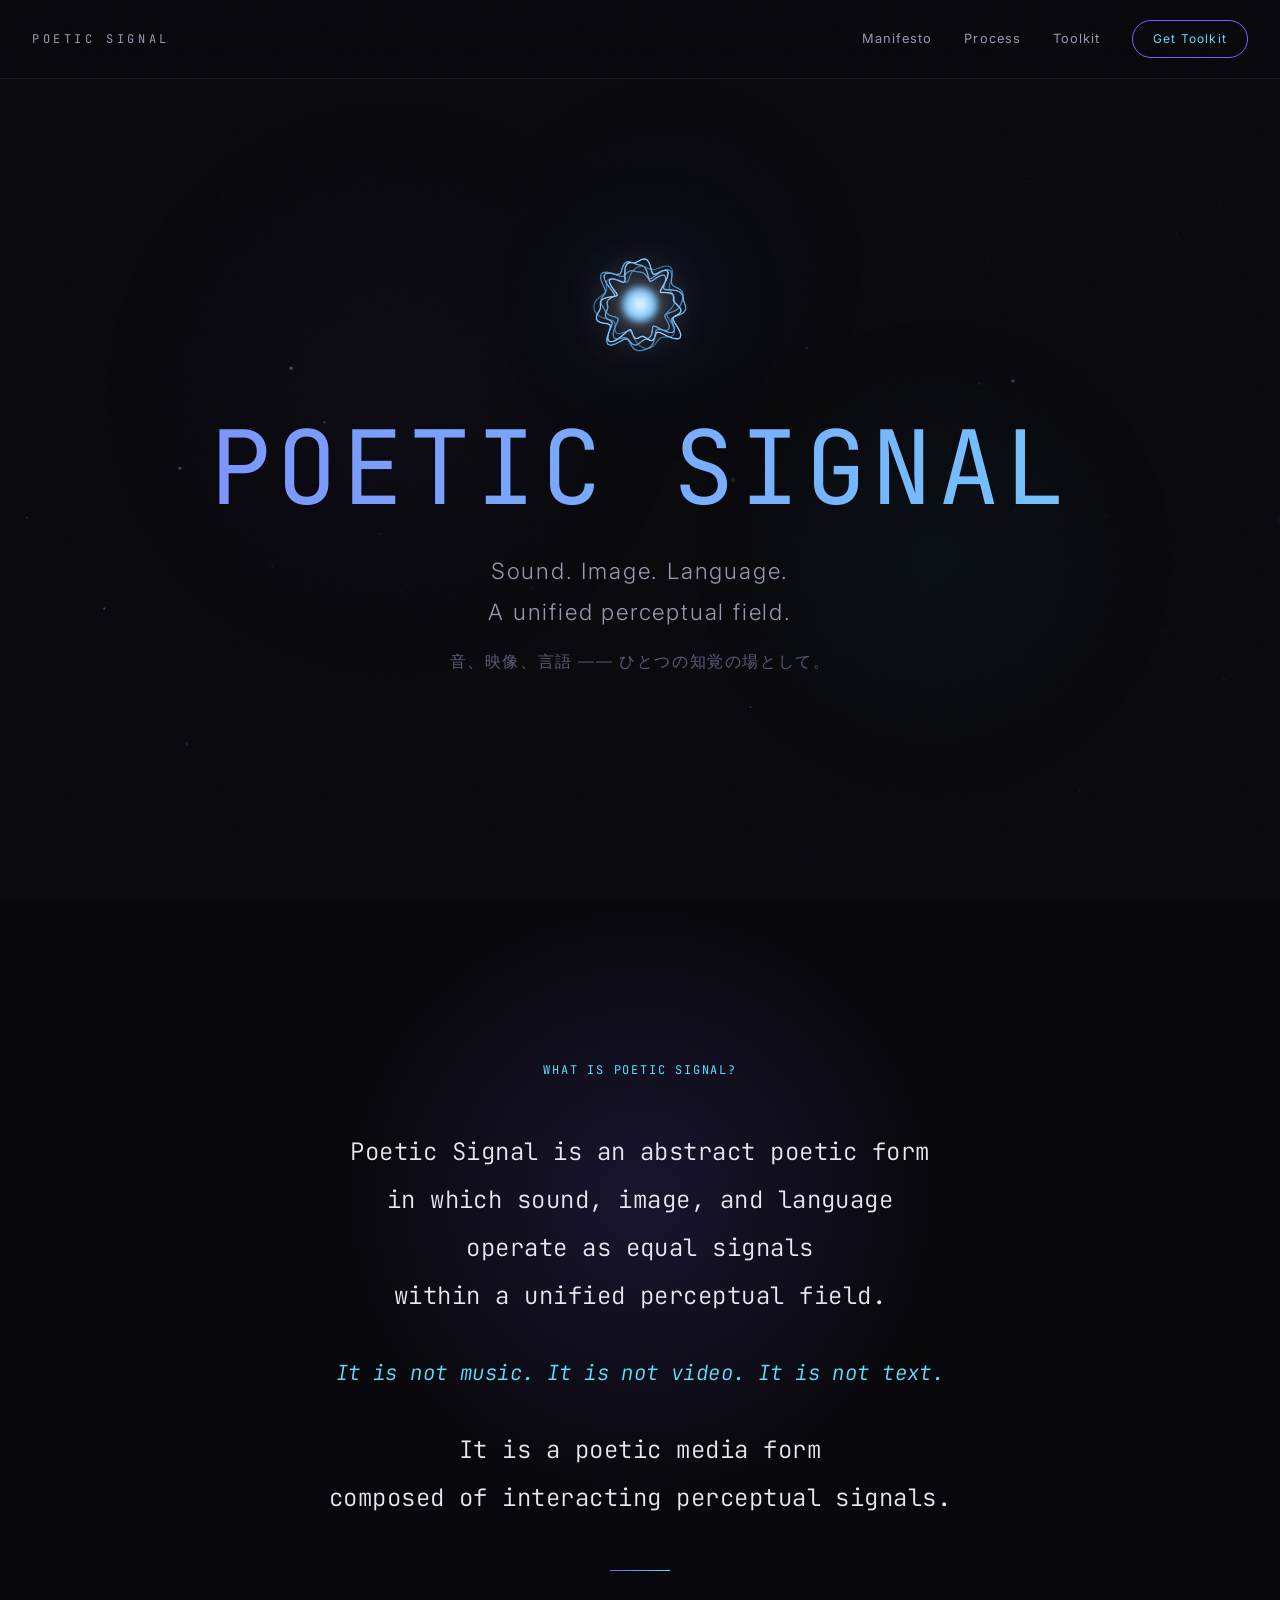
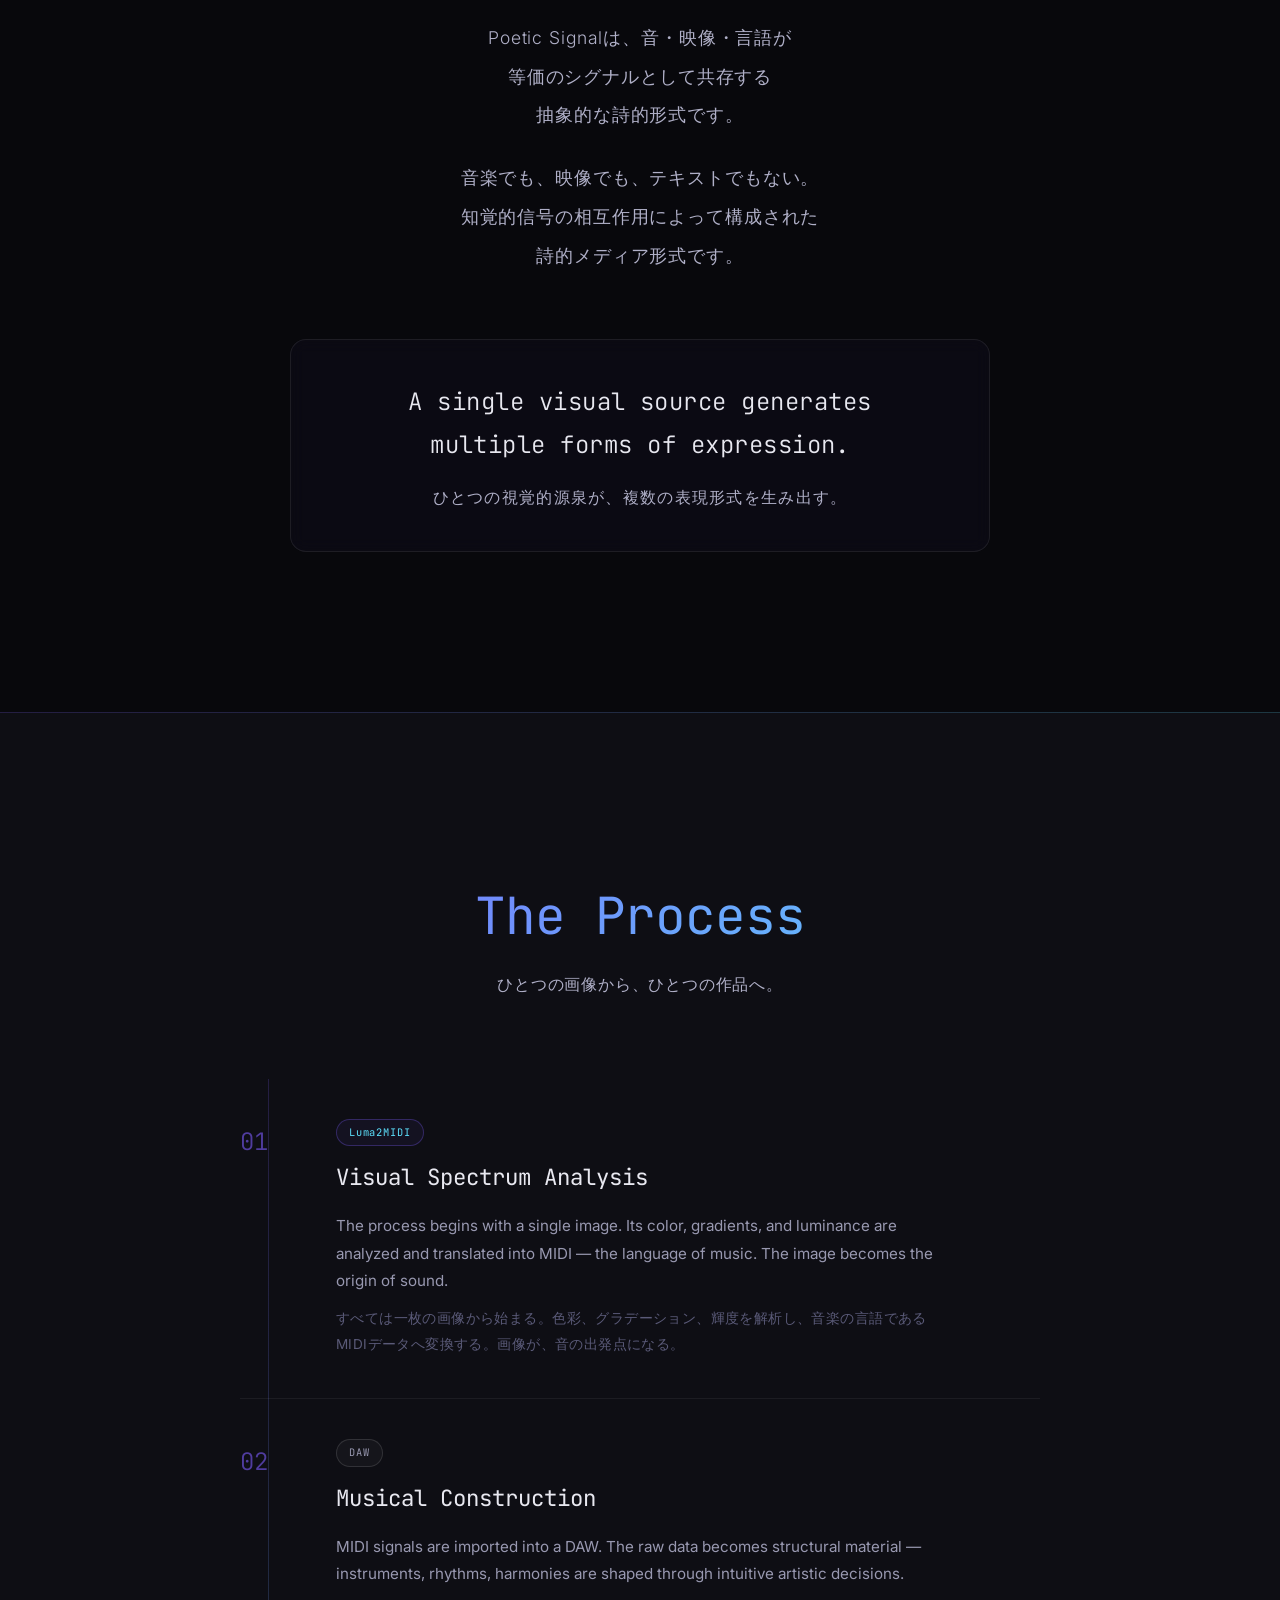
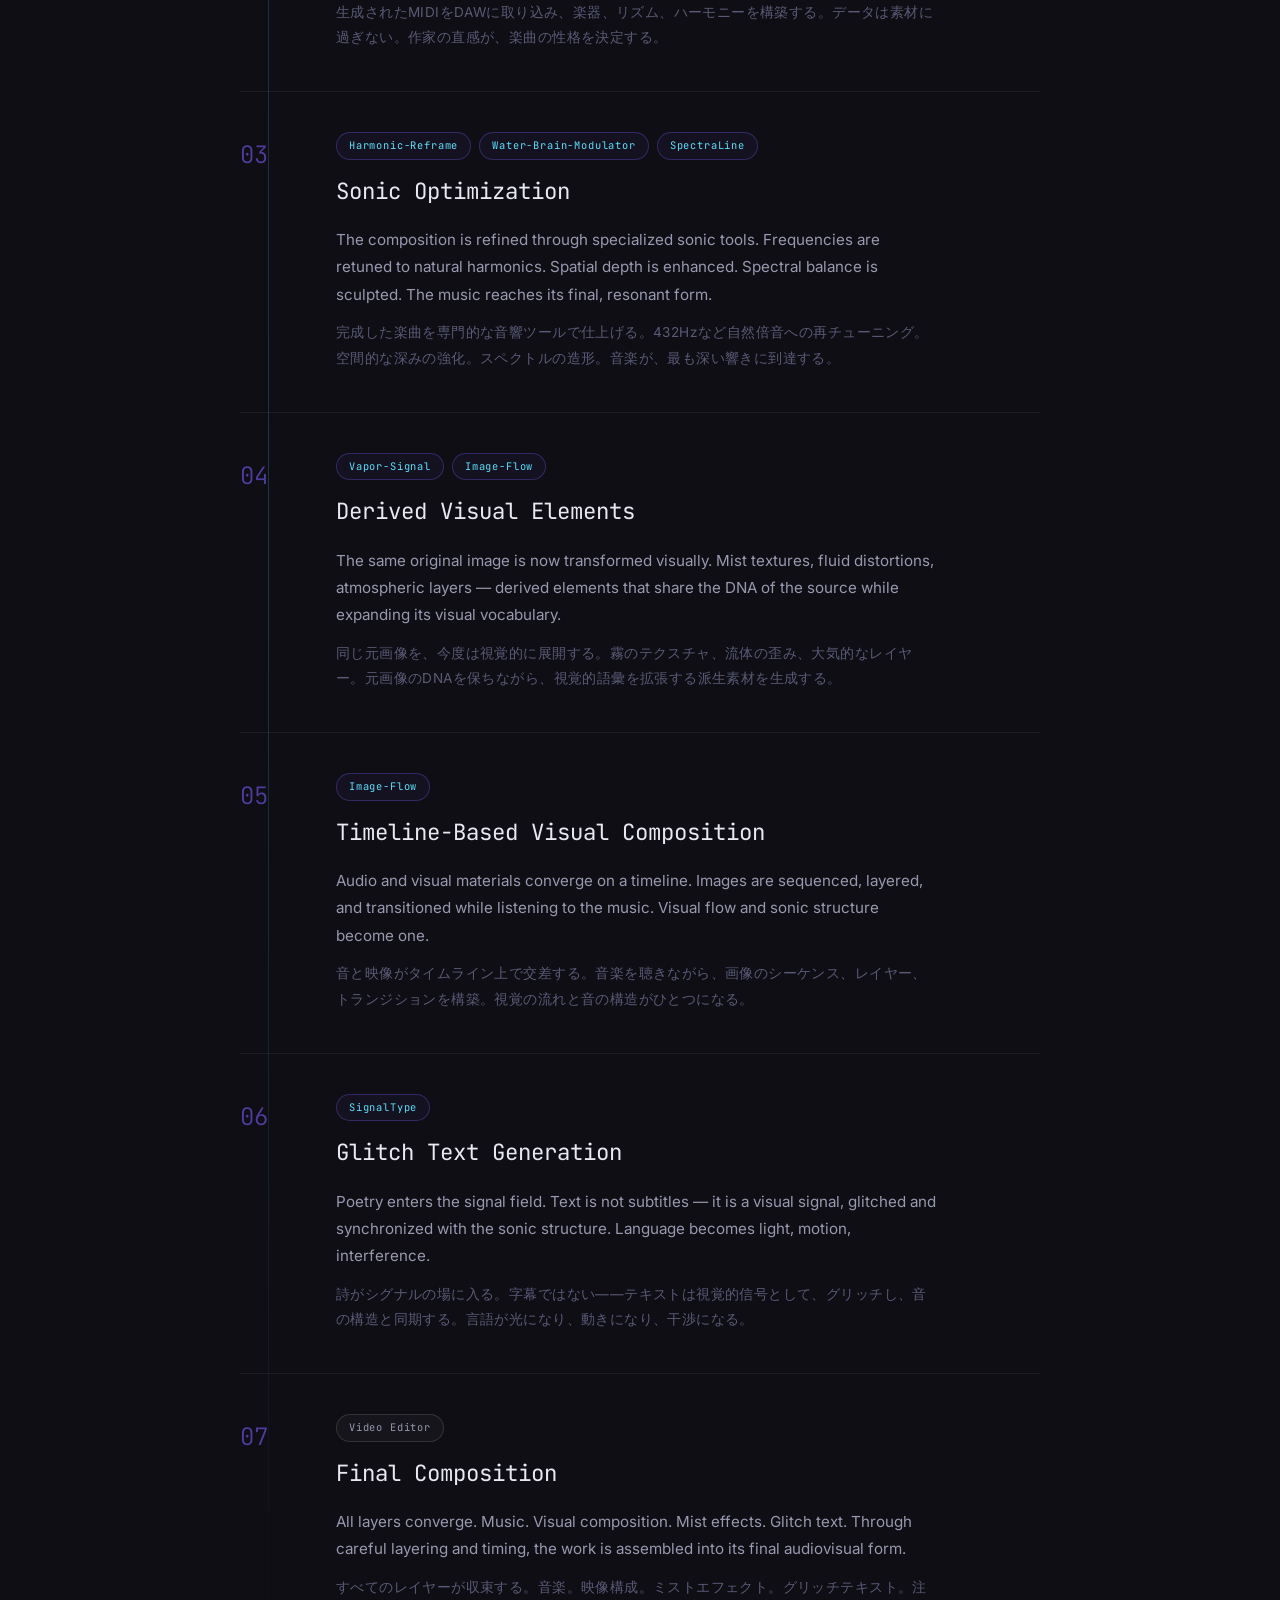
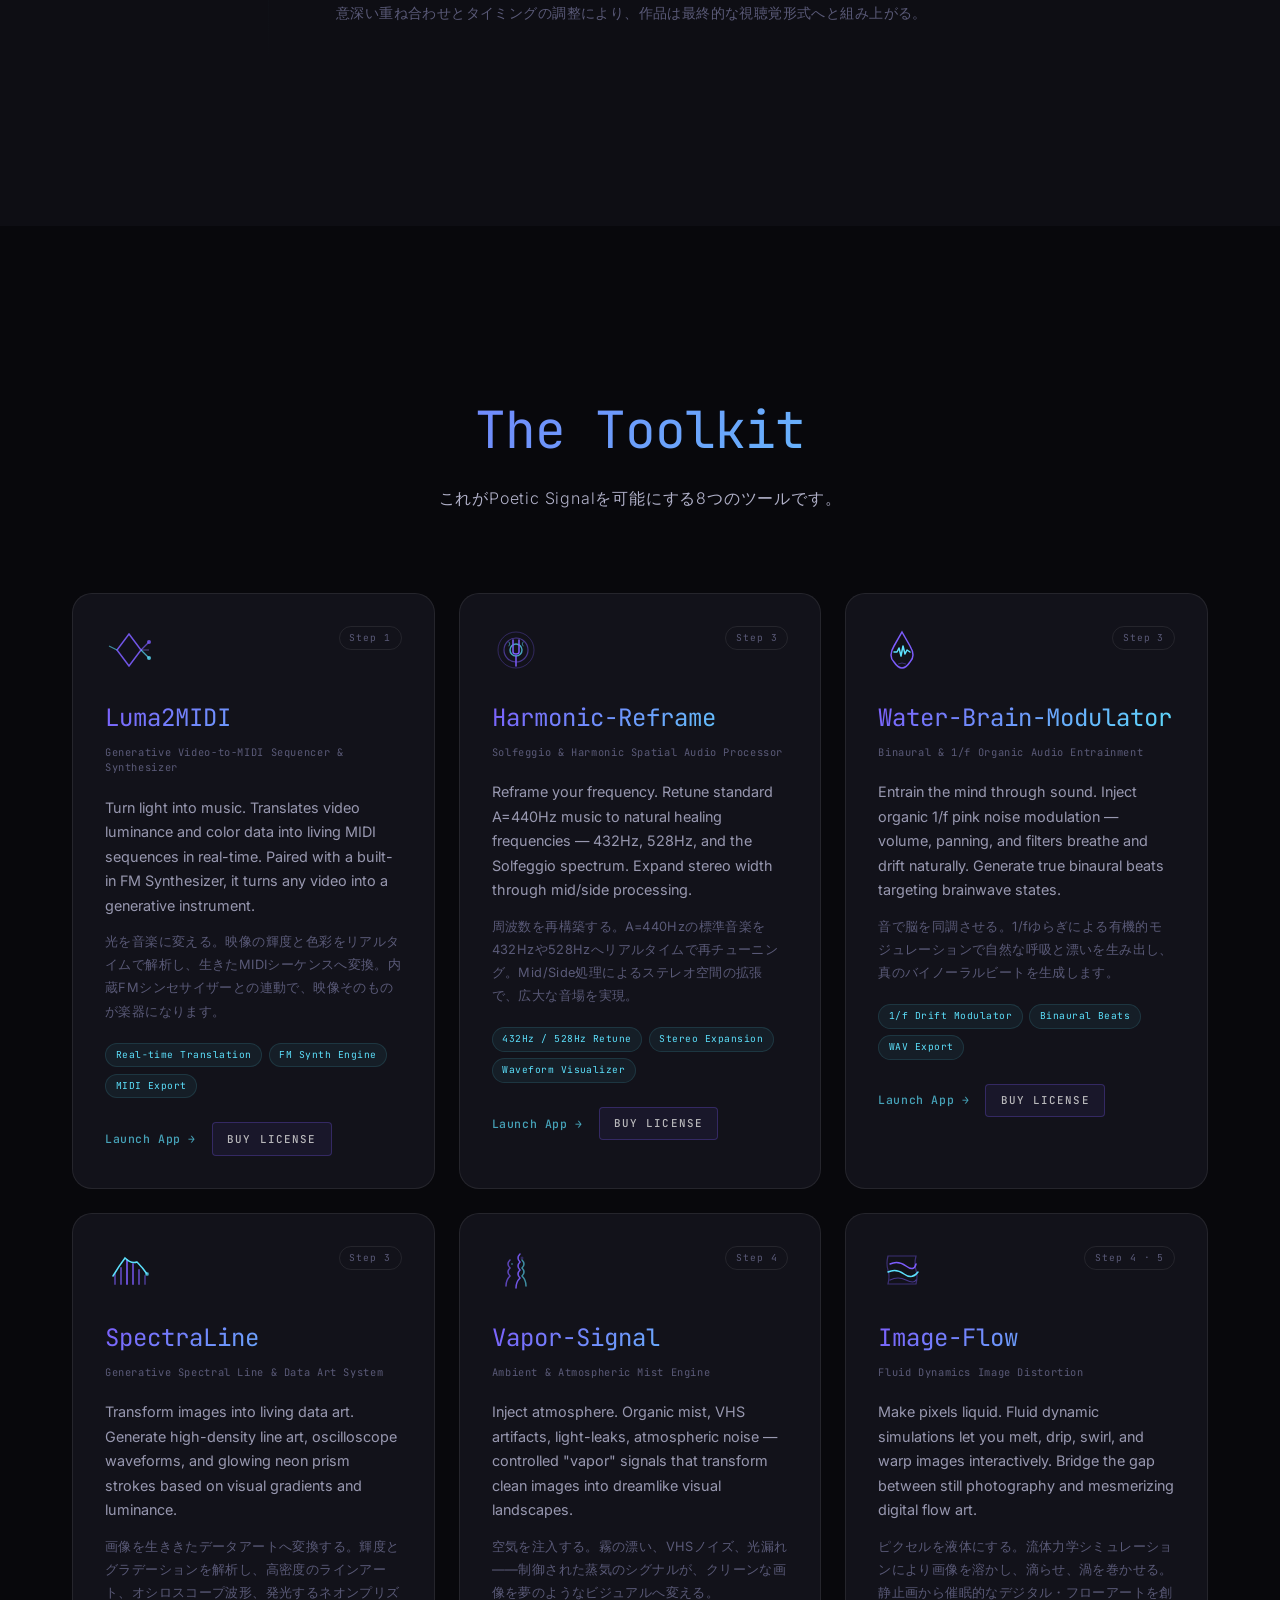
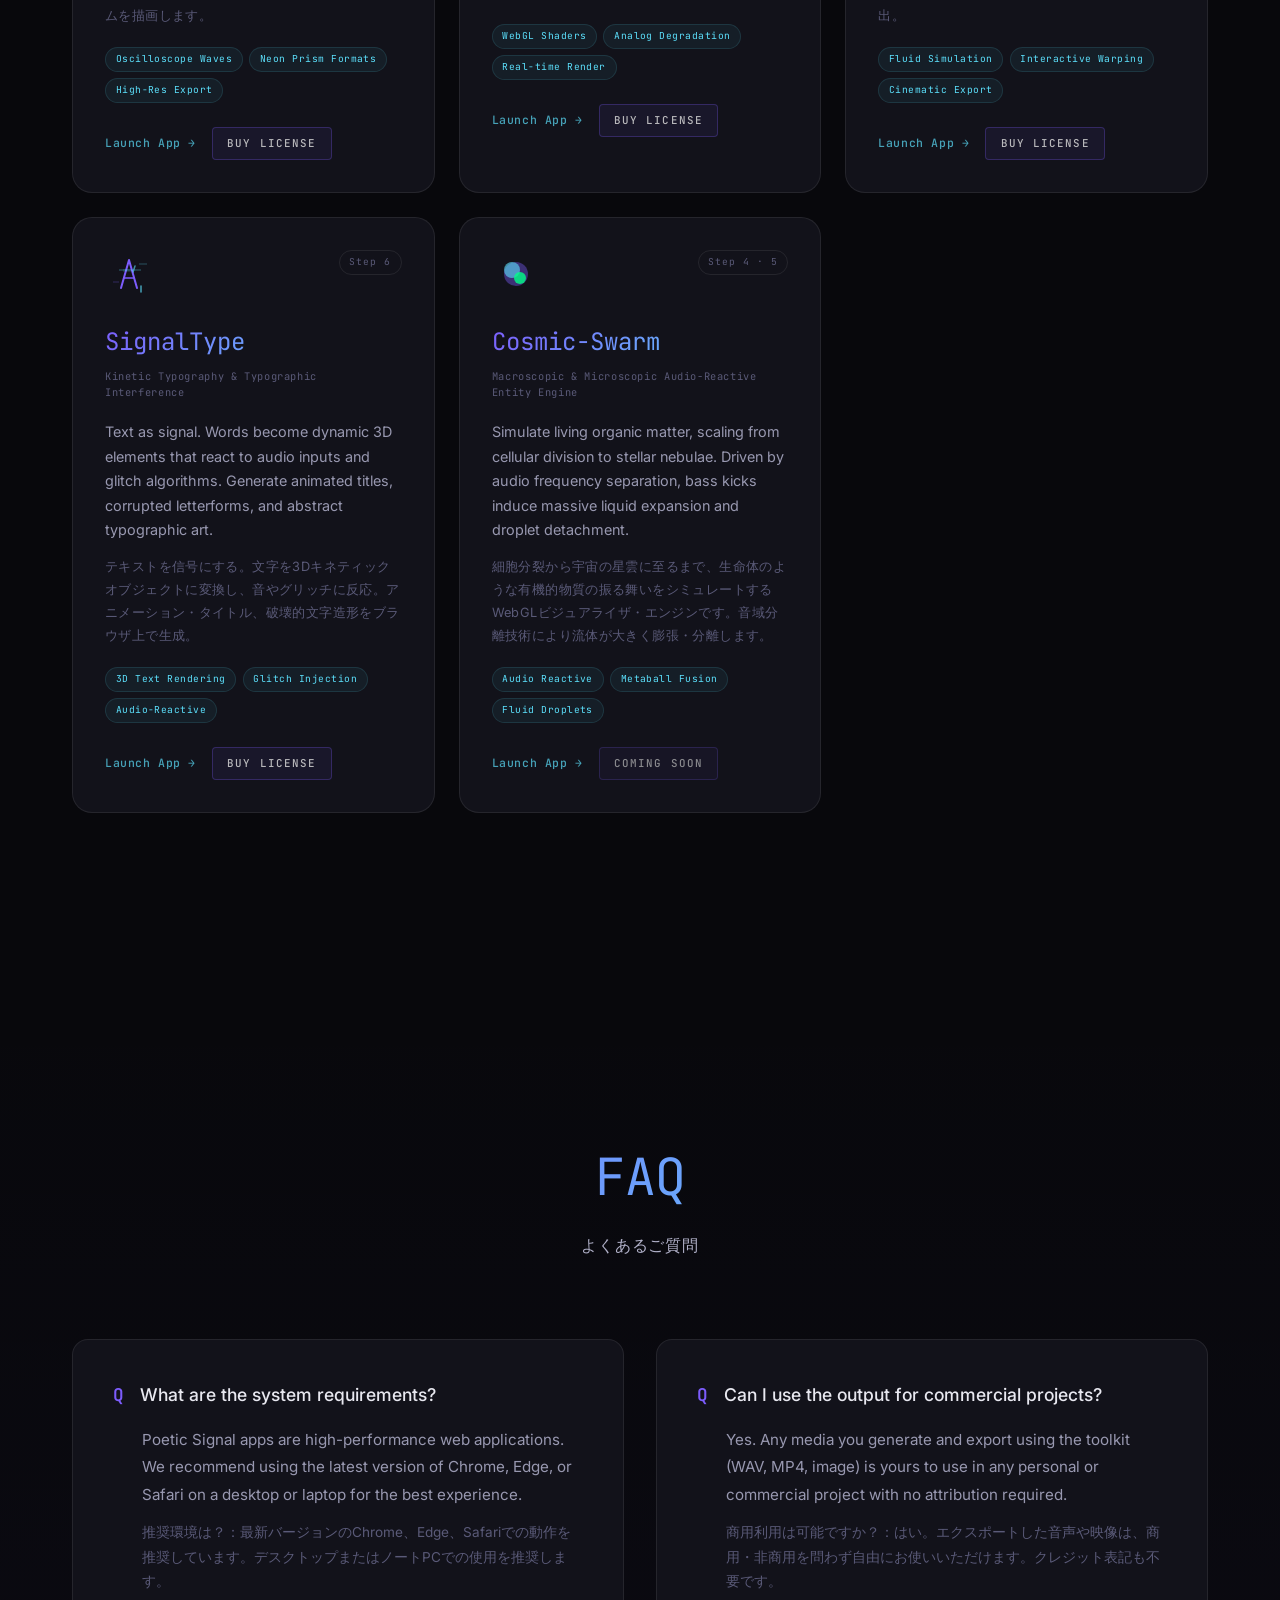
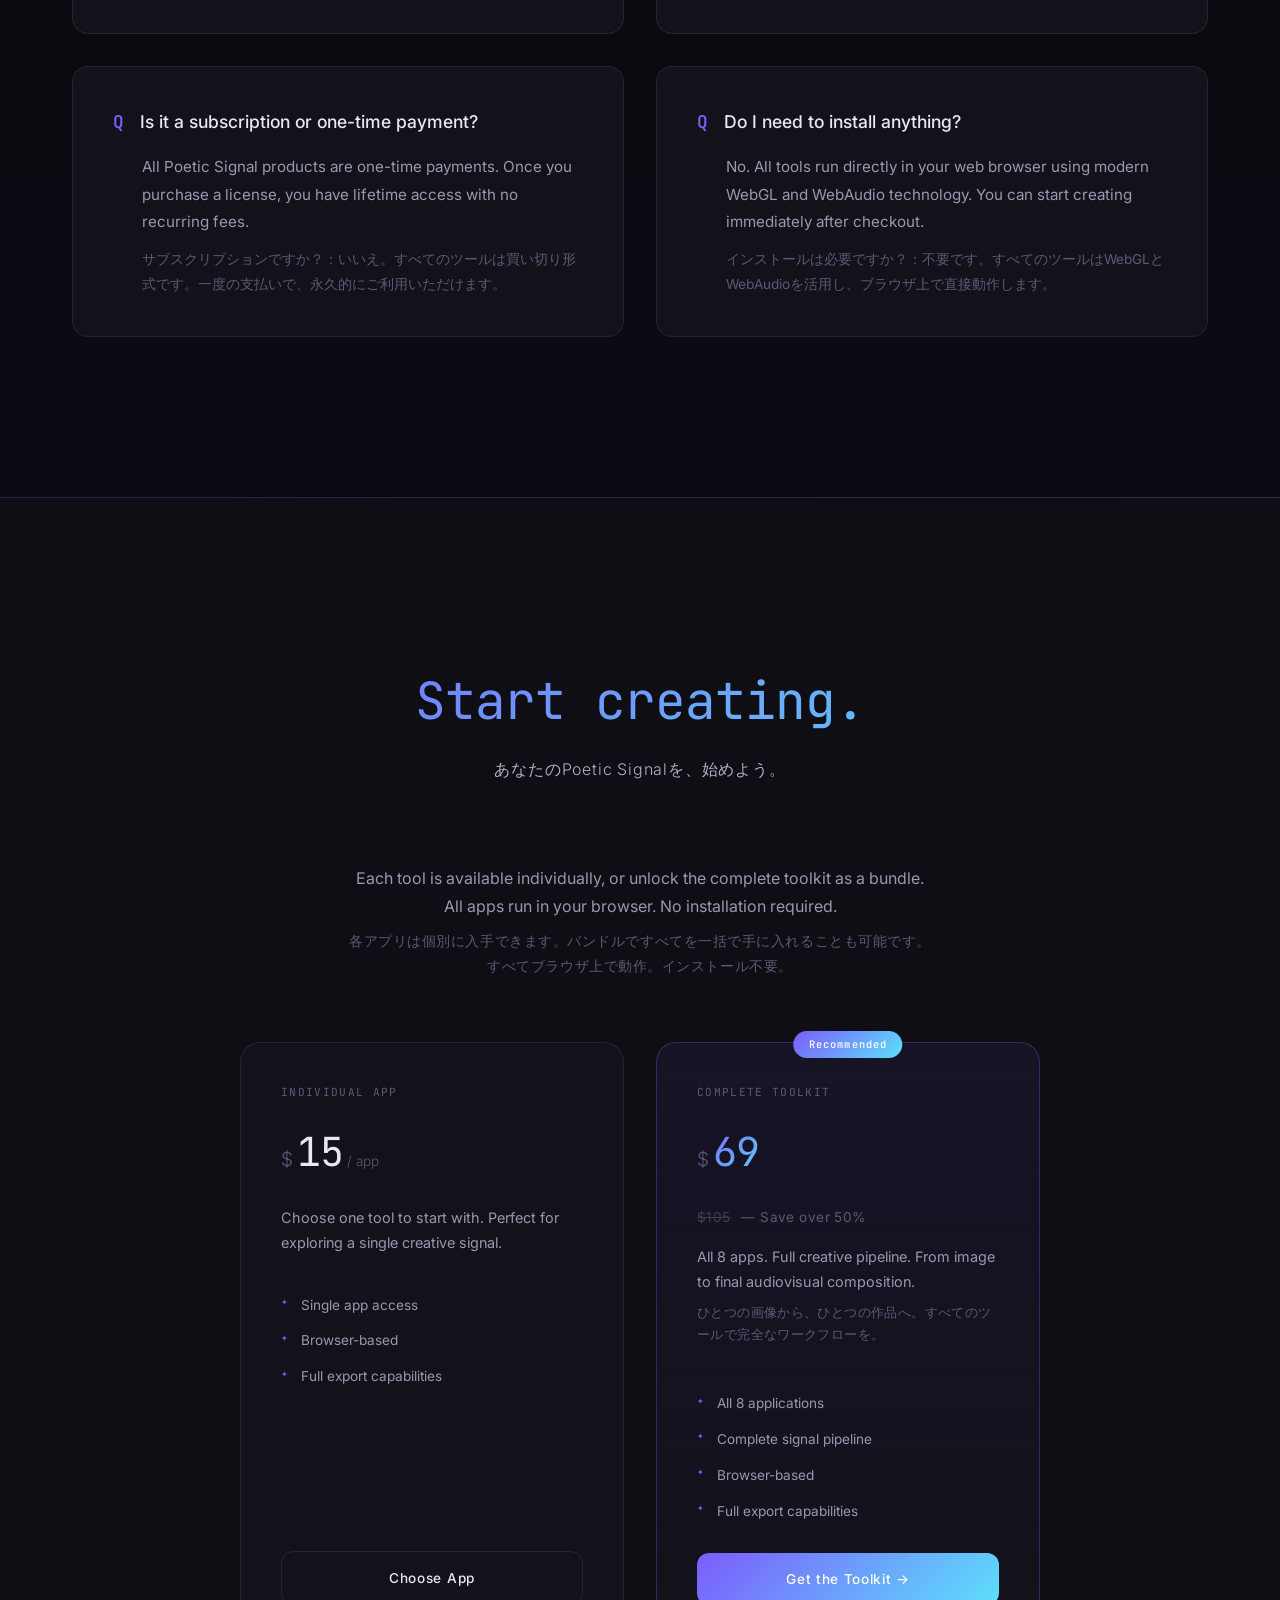
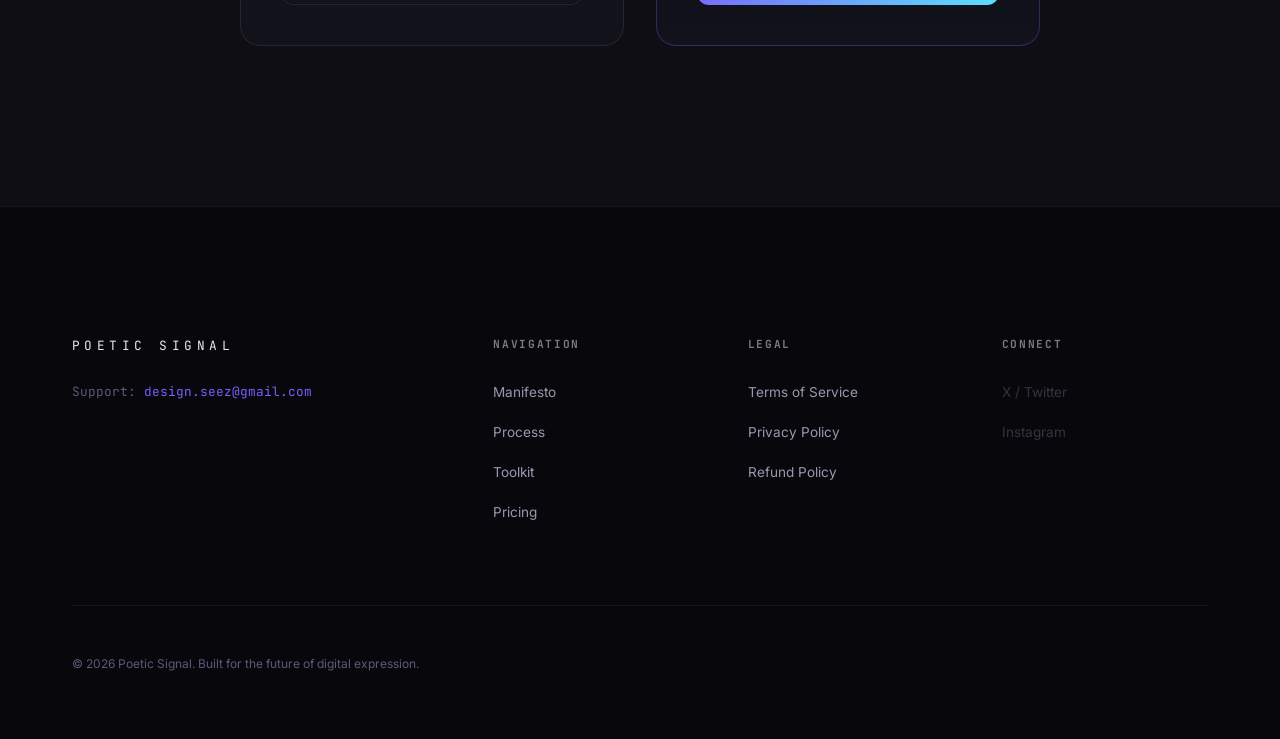
==== index.html @ 83b58d7c "feat: Add Cosmic Swarm to toolkit" ====
<!DOCTYPE html>
<html lang="en">
<head>
  <meta charset="UTF-8" />
  <meta name="viewport" content="width=device-width, initial-scale=1.0" />
  <title>Poetic Signal — Sound. Image. Language.</title>
  <meta name="description" content="Poetic Signal is an abstract poetic form in which sound, image, and language operate as equal signals within a unified perceptual field. Explore the 7-app creative toolkit." />
  
  <!-- Open Graph / Social -->
  <meta property="og:type" content="website" />
  <meta property="og:url" content="https://poeticsignal.com/" />
  <meta property="og:title" content="Poetic Signal — Audio-Visual Creative Toolkit" />
  <meta property="og:description" content="A unified perceptual field. Explore 8 specialized browser-based tools for modern digital poetry." />
  <meta property="og:image" content="https://poeticsignal.com/icons/logo-full.png" />
  <meta name="twitter:card" content="summary_large_image" />

  <link rel="preconnect" href="https://fonts.googleapis.com" />
  <link rel="preconnect" href="https://fonts.gstatic.com" crossorigin />
  <link href="https://fonts.googleapis.com/css2?family=Inter:wght@300;400;500;600&family=Playfair+Display:ital,wght@0,400;0,600;1,400&family=JetBrains+Mono:wght@300;400&display=swap" rel="stylesheet" />
  <link rel="stylesheet" href="style.css" />
  <link rel="icon" type="image/png" href="icons/favicon.png" />
  <script src="https://app.lemonsqueezy.com/js/lemon.js" defer></script>
</head>
<body>
  <!-- ═══════════════════════════════════════ -->
  <!-- GRAIN OVERLAY -->
  <!-- ═══════════════════════════════════════ -->
  <div class="grain-overlay" aria-hidden="true"></div>

  <!-- ═══════════════════════════════════════ -->
  <!-- NAVIGATION -->
  <!-- ═══════════════════════════════════════ -->
  <nav class="nav" id="nav">
    <a href="#hero" class="nav__logo">POETIC SIGNAL</a>
    <div class="nav__links">
      <a href="#manifesto">Manifesto</a>
      <a href="#process">Process</a>
      <a href="#toolkit">Toolkit</a>
      <a href="#pricing" class="nav__cta">Get Toolkit</a>
    </div>
  </nav>

  <!-- ═══════════════════════════════════════ -->
  <!-- SECTION 1: HERO -->
  <!-- ═══════════════════════════════════════ -->
  <section class="hero" id="hero">
    <div class="hero__bg">
      <canvas id="hero-canvas"></canvas>
    </div>
    <div class="hero__content">
      <div class="hero__logo-wrapper" data-animate="fade-up">
        <canvas id="dynamic-logo-canvas" class="hero__symbol"></canvas>
      </div>
      <h1 class="hero__title" data-animate="fade-up" data-delay="100">
        <span class="hero__title-main">Poetic Signal</span>
      </h1>
      <p class="hero__subtitle" data-animate="fade-up" data-delay="200">
        Sound. Image. Language.<br />
        A unified perceptual field.
      </p>
      <p class="hero__subtitle-jp" data-animate="fade-up" data-delay="400">
        音、映像、言語 —— ひとつの知覚の場として。
      </p>
    </div>
    <div class="hero__scroll-indicator" data-animate="fade-up" data-delay="800">
      <span></span>
      <span></span>
      <span></span>
    </div>
  </section>

  <!-- ═══════════════════════════════════════ -->
  <!-- SECTION 2: MANIFESTO -->
  <!-- ═══════════════════════════════════════ -->
  <section class="manifesto" id="manifesto">
    <div class="container">
      <div class="manifesto__label" data-animate="fade-up">What is Poetic Signal?</div>
      <div class="manifesto__body">
        <p class="manifesto__text" data-animate="fade-up">
          Poetic Signal is an abstract poetic form<br />
          in which sound, image, and language<br />
          operate as equal signals<br />
          within a unified perceptual field.
        </p>
        <p class="manifesto__text manifesto__text--emphasis" data-animate="fade-up">
          It is not music. It is not video. It is not text.
        </p>
        <p class="manifesto__text" data-animate="fade-up">
          It is a poetic media form<br />
          composed of interacting perceptual signals.
        </p>
      </div>
      <div class="manifesto__divider" data-animate="fade-up"></div>
      <div class="manifesto__body manifesto__body--jp">
        <p class="manifesto__text-jp" data-animate="fade-up">
          Poetic Signalは、音・映像・言語が<br />
          等価のシグナルとして共存する<br />
          抽象的な詩的形式です。
        </p>
        <p class="manifesto__text-jp" data-animate="fade-up">
          音楽でも、映像でも、テキストでもない。<br />
          知覚的信号の相互作用によって構成された<br />
          詩的メディア形式です。
        </p>
      </div>
      <blockquote class="manifesto__quote" data-animate="fade-up">
        <p>A single visual source generates<br />multiple forms of expression.</p>
        <p class="manifesto__quote-jp">ひとつの視覚的源泉が、複数の表現形式を生み出す。</p>
      </blockquote>
    </div>
  </section>

  <!-- ═══════════════════════════════════════ -->
  <!-- SECTION 3: PROCESS -->
  <!-- ═══════════════════════════════════════ -->
  <section class="process" id="process">
    <div class="container">
      <div class="section-header" data-animate="fade-up">
        <h2 class="section-title">The Process</h2>
        <p class="section-subtitle">ひとつの画像から、ひとつの作品へ。</p>
      </div>

      <div class="process__timeline">
        <div class="process__line" aria-hidden="true"></div>

        <!-- Step 1 -->
        <div class="process__step" data-animate="fade-up">
          <div class="process__step-number">01</div>
          <div class="process__step-content">
            <div class="process__step-tags">
              <span class="tag">Luma2MIDI</span>
            </div>
            <h3 class="process__step-title">Visual Spectrum Analysis</h3>
            <p class="process__step-text">The process begins with a single image. Its color, gradients, and luminance are analyzed and translated into MIDI — the language of music. The image becomes the origin of sound.</p>
            <p class="process__step-text-jp">すべては一枚の画像から始まる。色彩、グラデーション、輝度を解析し、音楽の言語であるMIDIデータへ変換する。画像が、音の出発点になる。</p>
          </div>
        </div>

        <!-- Step 2 -->
        <div class="process__step" data-animate="fade-up">
          <div class="process__step-number">02</div>
          <div class="process__step-content">
            <div class="process__step-tags">
              <span class="tag tag--secondary">DAW</span>
            </div>
            <h3 class="process__step-title">Musical Construction</h3>
            <p class="process__step-text">MIDI signals are imported into a DAW. The raw data becomes structural material — instruments, rhythms, harmonies are shaped through intuitive artistic decisions.</p>
            <p class="process__step-text-jp">生成されたMIDIをDAWに取り込み、楽器、リズム、ハーモニーを構築する。データは素材に過ぎない。作家の直感が、楽曲の性格を決定する。</p>
          </div>
        </div>

        <!-- Step 3 -->
        <div class="process__step" data-animate="fade-up">
          <div class="process__step-number">03</div>
          <div class="process__step-content">
            <div class="process__step-tags">
              <span class="tag">Harmonic-Reframe</span>
              <span class="tag">Water-Brain-Modulator</span>
              <span class="tag">SpectraLine</span>
            </div>
            <h3 class="process__step-title">Sonic Optimization</h3>
            <p class="process__step-text">The composition is refined through specialized sonic tools. Frequencies are retuned to natural harmonics. Spatial depth is enhanced. Spectral balance is sculpted. The music reaches its final, resonant form.</p>
            <p class="process__step-text-jp">完成した楽曲を専門的な音響ツールで仕上げる。432Hzなど自然倍音への再チューニング。空間的な深みの強化。スペクトルの造形。音楽が、最も深い響きに到達する。</p>
          </div>
        </div>

        <!-- Step 4 -->
        <div class="process__step" data-animate="fade-up">
          <div class="process__step-number">04</div>
          <div class="process__step-content">
            <div class="process__step-tags">
              <span class="tag">Vapor-Signal</span>
              <span class="tag">Image-Flow</span>
            </div>
            <h3 class="process__step-title">Derived Visual Elements</h3>
            <p class="process__step-text">The same original image is now transformed visually. Mist textures, fluid distortions, atmospheric layers — derived elements that share the DNA of the source while expanding its visual vocabulary.</p>
            <p class="process__step-text-jp">同じ元画像を、今度は視覚的に展開する。霧のテクスチャ、流体の歪み、大気的なレイヤー。元画像のDNAを保ちながら、視覚的語彙を拡張する派生素材を生成する。</p>
          </div>
        </div>

        <!-- Step 5 -->
        <div class="process__step" data-animate="fade-up">
          <div class="process__step-number">05</div>
          <div class="process__step-content">
            <div class="process__step-tags">
              <span class="tag">Image-Flow</span>
            </div>
            <h3 class="process__step-title">Timeline-Based Visual Composition</h3>
            <p class="process__step-text">Audio and visual materials converge on a timeline. Images are sequenced, layered, and transitioned while listening to the music. Visual flow and sonic structure become one.</p>
            <p class="process__step-text-jp">音と映像がタイムライン上で交差する。音楽を聴きながら、画像のシーケンス、レイヤー、トランジションを構築。視覚の流れと音の構造がひとつになる。</p>
          </div>
        </div>

        <!-- Step 6 -->
        <div class="process__step" data-animate="fade-up">
          <div class="process__step-number">06</div>
          <div class="process__step-content">
            <div class="process__step-tags">
              <span class="tag">SignalType</span>
            </div>
            <h3 class="process__step-title">Glitch Text Generation</h3>
            <p class="process__step-text">Poetry enters the signal field. Text is not subtitles — it is a visual signal, glitched and synchronized with the sonic structure. Language becomes light, motion, interference.</p>
            <p class="process__step-text-jp">詩がシグナルの場に入る。字幕ではない——テキストは視覚的信号として、グリッチし、音の構造と同期する。言語が光になり、動きになり、干渉になる。</p>
          </div>
        </div>

        <!-- Step 7 -->
        <div class="process__step" data-animate="fade-up">
          <div class="process__step-number">07</div>
          <div class="process__step-content">
            <div class="process__step-tags">
              <span class="tag tag--secondary">Video Editor</span>
            </div>
            <h3 class="process__step-title">Final Composition</h3>
            <p class="process__step-text">All layers converge. Music. Visual composition. Mist effects. Glitch text. Through careful layering and timing, the work is assembled into its final audiovisual form.</p>
            <p class="process__step-text-jp">すべてのレイヤーが収束する。音楽。映像構成。ミストエフェクト。グリッチテキスト。注意深い重ね合わせとタイミングの調整により、作品は最終的な視聴覚形式へと組み上がる。</p>
          </div>
        </div>
      </div>
    </div>
  </section>

  <!-- ═══════════════════════════════════════ -->
  <!-- SECTION 4: TOOLKIT -->
  <!-- ═══════════════════════════════════════ -->
  <section class="toolkit" id="toolkit">
    <div class="container">
      <div class="section-header" data-animate="fade-up">
        <h2 class="section-title">The Toolkit</h2>
        <p class="section-subtitle">これがPoetic Signalを可能にする8つのツールです。</p>
      </div>

      <div class="toolkit__grid">
        <!-- App 1: Luma2MIDI -->
        <div class="app-card" data-animate="fade-up" data-app="luma2midi">
          <div class="app-card__glow"></div>
          <div class="app-card__header">
            <div class="app-card__icon">
              <svg viewBox="0 0 48 48" fill="none"><path d="M24 8 L36 24 L24 40 L12 24 Z" stroke="#7c5cfc" stroke-width="1.5" fill="none" opacity="0.9"/><line x1="4" y1="20" x2="12" y2="24" stroke="#5ce0fc" stroke-width="1.2" opacity="0.6"/><line x1="36" y1="24" x2="44" y2="16" stroke="#7c5cfc" stroke-width="1.2" opacity="0.7"/><line x1="36" y1="24" x2="44" y2="24" stroke="#9b7dff" stroke-width="1.2" opacity="0.5"/><line x1="36" y1="24" x2="44" y2="32" stroke="#5ce0fc" stroke-width="1.2" opacity="0.7"/><circle cx="44" cy="16" r="2" fill="#7c5cfc" opacity="0.8"/><circle cx="44" cy="32" r="2" fill="#5ce0fc" opacity="0.8"/></svg>
            </div>
            <div class="app-card__step-badge">Step 1</div>
          </div>
          <h3 class="app-card__name">Luma2MIDI</h3>
          <p class="app-card__tagline">Generative Video-to-MIDI Sequencer & Synthesizer</p>
          <p class="app-card__desc">Turn light into music. Translates video luminance and color data into living MIDI sequences in real-time. Paired with a built-in FM Synthesizer, it turns any video into a generative instrument.</p>
          <p class="app-card__desc-jp">光を音楽に変える。映像の輝度と色彩をリアルタイムで解析し、生きたMIDIシーケンスへ変換。内蔵FMシンセサイザーとの連動で、映像そのものが楽器になります。</p>
          <div class="app-card__features">
            <span>Real-time Translation</span>
            <span>FM Synth Engine</span>
            <span>MIDI Export</span>
          </div>
          <div class="app-card__actions">
            <a href="https://luma2midi.vercel.app/" target="_blank" class="app-card__btn">Launch App →</a>
            <a href="https://poeticsignal.lemonsqueezy.com/checkout/buy/1d3620c7-1b21-45a8-a3a7-a5c89b03a1d0" class="app-card__btn app-card__btn--buy lemonsqueezy-button">Buy License</a>
          </div>
        </div>

        <!-- App 2: Harmonic-Reframe -->
        <div class="app-card" data-animate="fade-up" data-app="harmonic-reframe">
          <div class="app-card__glow"></div>
          <div class="app-card__header">
            <div class="app-card__icon">
              <svg viewBox="0 0 48 48" fill="none"><circle cx="24" cy="24" r="18" stroke="#7c5cfc" stroke-width="1" opacity="0.3"/><circle cx="24" cy="24" r="12" stroke="#7c5cfc" stroke-width="1.2" opacity="0.5"/><circle cx="24" cy="24" r="6" stroke="#5ce0fc" stroke-width="1.5" opacity="0.7"/><line x1="24" y1="30" x2="24" y2="40" stroke="#7c5cfc" stroke-width="1.5" stroke-linecap="round"/><path d="M21 14 L21 26 Q21 28 24 28 Q27 28 27 26 L27 14" stroke="#7c5cfc" stroke-width="1.5" fill="none" stroke-linecap="round"/><path d="M17 20 Q19 18 17 16" stroke="#5ce0fc" stroke-width="1" opacity="0.5" fill="none" stroke-linecap="round"/><path d="M31 20 Q29 18 31 16" stroke="#5ce0fc" stroke-width="1" opacity="0.5" fill="none" stroke-linecap="round"/></svg>
            </div>
            <div class="app-card__step-badge">Step 3</div>
          </div>
          <h3 class="app-card__name">Harmonic-Reframe</h3>
          <p class="app-card__tagline">Solfeggio & Harmonic Spatial Audio Processor</p>
          <p class="app-card__desc">Reframe your frequency. Retune standard A=440Hz music to natural healing frequencies — 432Hz, 528Hz, and the Solfeggio spectrum. Expand stereo width through mid/side processing.</p>
          <p class="app-card__desc-jp">周波数を再構築する。A=440Hzの標準音楽を432Hzや528Hzへリアルタイムで再チューニング。Mid/Side処理によるステレオ空間の拡張で、広大な音場を実現。</p>
          <div class="app-card__features">
            <span>432Hz / 528Hz Retune</span>
            <span>Stereo Expansion</span>
            <span>Waveform Visualizer</span>
          </div>
          <div class="app-card__actions">
            <a href="https://harmonic-reframe.vercel.app/" target="_blank" class="app-card__btn">Launch App →</a>
            <a href="https://poeticsignal.lemonsqueezy.com/checkout/buy/141461bb-e524-451f-b0cb-d2e5716f1e2e" class="app-card__btn app-card__btn--buy lemonsqueezy-button">Buy License</a>
          </div>
        </div>

        <!-- App 3: Water-Brain-Modulator -->
        <div class="app-card" data-animate="fade-up" data-app="water-brain">
          <div class="app-card__glow"></div>
          <div class="app-card__header">
            <div class="app-card__icon">
              <svg viewBox="0 0 48 48" fill="none"><path d="M24 6 Q24 6 32 20 Q38 30 32 36 Q28 42 24 42 Q20 42 16 36 Q10 30 16 20 Q24 6 24 6Z" stroke="#7c5cfc" stroke-width="1.5" fill="none"/><path d="M16 26 L19 26 L21 22 L23 30 L25 20 L27 28 L29 24 L32 26" stroke="#5ce0fc" stroke-width="1.5" fill="none" stroke-linecap="round" stroke-linejoin="round"/><path d="M20 38 Q24 36 28 38" stroke="#7c5cfc" stroke-width="1" opacity="0.4" fill="none"/></svg>
            </div>
            <div class="app-card__step-badge">Step 3</div>
          </div>
          <h3 class="app-card__name">Water-Brain-Modulator</h3>
          <p class="app-card__tagline">Binaural & 1/f Organic Audio Entrainment</p>
          <p class="app-card__desc">Entrain the mind through sound. Inject organic 1/f pink noise modulation — volume, panning, and filters breathe and drift naturally. Generate true binaural beats targeting brainwave states.</p>
          <p class="app-card__desc-jp">音で脳を同調させる。1/fゆらぎによる有機的モジュレーションで自然な呼吸と漂いを生み出し、真のバイノーラルビートを生成します。</p>
          <div class="app-card__features">
            <span>1/f Drift Modulator</span>
            <span>Binaural Beats</span>
            <span>WAV Export</span>
          </div>
          <div class="app-card__actions">
            <a href="https://water-brain-modulator.vercel.app/" target="_blank" class="app-card__btn">Launch App →</a>
            <a href="https://poeticsignal.lemonsqueezy.com/checkout/buy/09f067c8-e047-4aa5-ae14-7e57eee47375" class="app-card__btn app-card__btn--buy lemonsqueezy-button">Buy License</a>
          </div>
        </div>

        <!-- App 4: SpectraLine -->
        <div class="app-card" data-animate="fade-up" data-app="spectraline">
          <div class="app-card__glow"></div>
          <div class="app-card__header">
            <div class="app-card__icon">
              <svg viewBox="0 0 48 48" fill="none"><line x1="10" y1="38" x2="10" y2="28" stroke="#7c5cfc" stroke-width="2" stroke-linecap="round" opacity="0.5"/><line x1="16" y1="38" x2="16" y2="22" stroke="#7c5cfc" stroke-width="2" stroke-linecap="round" opacity="0.6"/><line x1="22" y1="38" x2="22" y2="14" stroke="#7c5cfc" stroke-width="2" stroke-linecap="round" opacity="0.8"/><line x1="28" y1="38" x2="28" y2="18" stroke="#7c5cfc" stroke-width="2" stroke-linecap="round" opacity="0.7"/><line x1="34" y1="38" x2="34" y2="24" stroke="#7c5cfc" stroke-width="2" stroke-linecap="round" opacity="0.6"/><line x1="40" y1="38" x2="40" y2="30" stroke="#7c5cfc" stroke-width="2" stroke-linecap="round" opacity="0.4"/><path d="M8 30 Q14 20 20 12 Q26 18 32 16 Q38 22 42 28" stroke="#5ce0fc" stroke-width="1.5" fill="none" stroke-linecap="round"/><circle cx="42" cy="28" r="2" fill="#5ce0fc" opacity="0.6"/></svg>
            </div>
            <div class="app-card__step-badge">Step 3</div>
          </div>
          <h3 class="app-card__name">SpectraLine</h3>
          <p class="app-card__tagline">Generative Spectral Line & Data Art System</p>
          <p class="app-card__desc">Transform images into living data art. Generate high-density line art, oscilloscope waveforms, and glowing neon prism strokes based on visual gradients and luminance.</p>
          <p class="app-card__desc-jp">画像を生ききたデータアートへ変換する。輝度とグラデーションを解析し、高密度のラインアート、オシロスコープ波形、発光するネオンプリズムを描画します。</p>
          <div class="app-card__features">
            <span>Oscilloscope Waves</span>
            <span>Neon Prism Formats</span>
            <span>High-Res Export</span>
          </div>
          <div class="app-card__actions">
            <a href="https://spectra-line.vercel.app/" target="_blank" class="app-card__btn">Launch App →</a>
            <a href="https://poeticsignal.lemonsqueezy.com/checkout/buy/fe5170ba-6637-4031-91b3-b230dbbcda13" class="app-card__btn app-card__btn--buy lemonsqueezy-button">Buy License</a>
          </div>
        </div>

        <!-- App 5: Vapor-Signal -->
        <div class="app-card" data-animate="fade-up" data-app="vapor-signal">
          <div class="app-card__glow"></div>
          <div class="app-card__header">
            <div class="app-card__icon">
              <svg viewBox="0 0 48 48" fill="none"><path d="M14 40 Q14 34 18 30 Q14 26 18 22 Q14 18 18 14" stroke="#7c5cfc" stroke-width="1.5" fill="none" stroke-linecap="round" opacity="0.7"/><path d="M24 42 Q24 36 28 32 Q24 28 28 24 Q24 20 28 16 Q24 12 28 8" stroke="#7c5cfc" stroke-width="1.5" fill="none" stroke-linecap="round" opacity="0.9"/><path d="M34 40 Q34 34 30 30 Q34 26 30 22 Q34 18 30 14" stroke="#5ce0fc" stroke-width="1.5" fill="none" stroke-linecap="round" opacity="0.6"/><circle cx="20" cy="18" r="1" fill="#5ce0fc" opacity="0.4"/><circle cx="30" cy="12" r="1.5" fill="#7c5cfc" opacity="0.3"/></svg>
            </div>
            <div class="app-card__step-badge">Step 4</div>
          </div>
          <h3 class="app-card__name">Vapor-Signal</h3>
          <p class="app-card__tagline">Ambient & Atmospheric Mist Engine</p>
          <p class="app-card__desc">Inject atmosphere. Organic mist, VHS artifacts, light-leaks, atmospheric noise — controlled "vapor" signals that transform clean images into dreamlike visual landscapes.</p>
          <p class="app-card__desc-jp">空気を注入する。霧の漂い、VHSノイズ、光漏れ——制御された蒸気のシグナルが、クリーンな画像を夢のようなビジュアルへ変える。</p>
          <div class="app-card__features">
            <span>WebGL Shaders</span>
            <span>Analog Degradation</span>
            <span>Real-time Render</span>
          </div>
          <div class="app-card__actions">
            <a href="https://vapor-signal.vercel.app/" target="_blank" class="app-card__btn">Launch App →</a>
            <a href="https://poeticsignal.lemonsqueezy.com/checkout/buy/730d9777-f91b-4680-85c7-615f38868811" class="app-card__btn app-card__btn--buy lemonsqueezy-button">Buy License</a>
          </div>
        </div>

        <!-- App 6: Image-Flow -->
        <div class="app-card" data-animate="fade-up" data-app="image-flow">
          <div class="app-card__glow"></div>
          <div class="app-card__header">
            <div class="app-card__icon">
              <svg viewBox="0 0 48 48" fill="none"><path d="M10 10 L38 10 Q36 18 38 24 Q40 30 38 38 L10 38 Q12 30 10 24 Q8 18 10 10Z" stroke="#7c5cfc" stroke-width="1.2" fill="none" opacity="0.4"/><path d="M12 18 Q20 14 28 20 Q36 26 38 18" stroke="#7c5cfc" stroke-width="1.5" fill="none" stroke-linecap="round"/><path d="M10 26 Q18 22 26 28 Q34 34 40 26" stroke="#5ce0fc" stroke-width="1.5" fill="none" stroke-linecap="round"/><path d="M12 34 Q20 30 28 34 Q36 38 38 34" stroke="#7c5cfc" stroke-width="1.2" fill="none" stroke-linecap="round" opacity="0.5"/></svg>
            </div>
            <div class="app-card__step-badge">Step 4 · 5</div>
          </div>
          <h3 class="app-card__name">Image-Flow</h3>
          <p class="app-card__tagline">Fluid Dynamics Image Distortion</p>
          <p class="app-card__desc">Make pixels liquid. Fluid dynamic simulations let you melt, drip, swirl, and warp images interactively. Bridge the gap between still photography and mesmerizing digital flow art.</p>
          <p class="app-card__desc-jp">ピクセルを液体にする。流体力学シミュレーションにより画像を溶かし、滴らせ、渦を巻かせる。静止画から催眠的なデジタル・フローアートを創出。</p>
          <div class="app-card__features">
            <span>Fluid Simulation</span>
            <span>Interactive Warping</span>
            <span>Cinematic Export</span>
          </div>
          <div class="app-card__actions">
            <a href="https://image-flow-taupe.vercel.app/" target="_blank" class="app-card__btn">Launch App →</a>
            <a href="https://poeticsignal.lemonsqueezy.com/checkout/buy/b5df17fd-694a-4233-a97b-b8b34c413082" class="app-card__btn app-card__btn--buy lemonsqueezy-button">Buy License</a>
          </div>
        </div>

        <!-- App 7: SignalType -->
        <div class="app-card" data-animate="fade-up" data-app="signaltype">
          <div class="app-card__glow"></div>
          <div class="app-card__header">
            <div class="app-card__icon">
              <svg viewBox="0 0 48 48" fill="none"><path d="M16 38 L24 10 L32 38" stroke="#7c5cfc" stroke-width="2" fill="none" stroke-linecap="round" stroke-linejoin="round"/><line x1="19" y1="28" x2="29" y2="28" stroke="#7c5cfc" stroke-width="1.5" stroke-linecap="round"/><line x1="14" y1="20" x2="36" y2="20" stroke="#5ce0fc" stroke-width="0.8" opacity="0.5"/><rect x="18" y="19" width="8" height="3" fill="#5ce0fc" opacity="0.12"/><path d="M28 22 L30 16" stroke="#5ce0fc" stroke-width="1.5" opacity="0.6" stroke-linecap="round"/><line x1="8" y1="32" x2="14" y2="32" stroke="#7c5cfc" stroke-width="1" opacity="0.3"/><line x1="34" y1="14" x2="42" y2="14" stroke="#5ce0fc" stroke-width="1" opacity="0.3"/><line x1="36" y1="36" x2="36" y2="42" stroke="#5ce0fc" stroke-width="1.5" opacity="0.7" stroke-linecap="round"/></svg>
            </div>
            <div class="app-card__step-badge">Step 6</div>
          </div>
          <h3 class="app-card__name">SignalType</h3>
          <p class="app-card__tagline">Kinetic Typography & Typographic Interference</p>
          <p class="app-card__desc">Text as signal. Words become dynamic 3D elements that react to audio inputs and glitch algorithms. Generate animated titles, corrupted letterforms, and abstract typographic art.</p>
          <p class="app-card__desc-jp">テキストを信号にする。文字を3Dキネティックオブジェクトに変換し、音やグリッチに反応。アニメーション・タイトル、破壊的文字造形をブラウザ上で生成。</p>
          <div class="app-card__features">
            <span>3D Text Rendering</span>
            <span>Glitch Injection</span>
            <span>Audio-Reactive</span>
          </div>
          <div class="app-card__actions">
            <a href="https://signal-type.vercel.app/" target="_blank" class="app-card__btn">Launch App →</a>
            <a href="https://poeticsignal.lemonsqueezy.com/checkout/buy/bc2780ac-b475-4ae2-ab22-3e69daa89cfd" class="app-card__btn app-card__btn--buy lemonsqueezy-button">Buy License</a>
          </div>
        </div>
        <!-- App 8: Cosmic-Swarm -->
        <div class="app-card" data-animate="fade-up" data-app="cosmic-swarm">
          <div class="app-card__glow"></div>
          <div class="app-card__header">
            <div class="app-card__icon">
              <svg viewBox="0 0 48 48" fill="none">
                <circle cx="24" cy="24" r="12" fill="#7c5cfc" opacity="0.4"/>
                <circle cx="20" cy="20" r="8" fill="#5ce0fc" opacity="0.6"/>
                <circle cx="28" cy="28" r="6" fill="#00ff88" opacity="0.8"/>
              </svg>
            </div>
            <div class="app-card__step-badge">Step 4 · 5</div>
          </div>
          <h3 class="app-card__name">Cosmic-Swarm</h3>
          <p class="app-card__tagline">Macroscopic & Microscopic Audio-Reactive Entity Engine</p>
          <p class="app-card__desc">Simulate living organic matter, scaling from cellular division to stellar nebulae. Driven by audio frequency separation, bass kicks induce massive liquid expansion and droplet detachment.</p>
          <p class="app-card__desc-jp">細胞分裂から宇宙の星雲に至るまで、生命体のような有機的物質の振る舞いをシミュレートするWebGLビジュアライザ・エンジンです。音域分離技術により流体が大きく膨張・分離します。</p>
          <div class="app-card__features">
            <span>Audio Reactive</span>
            <span>Metaball Fusion</span>
            <span>Fluid Droplets</span>
          </div>
          <div class="app-card__actions">
            <a href="https://cosmic-swarm.vercel.app/" target="_blank" class="app-card__btn">Launch App →</a>
            <a href="https://cosmic-swarm.vercel.app/" target="_blank" class="app-card__btn app-card__btn--buy lemonsqueezy-button" style="pointer-events: none; opacity: 0.5;">Coming Soon</a>
          </div>
        </div>
      </div>
    </div>
  </section>

  <!-- ═══════════════════════════════════════ -->
  <!-- SECTION 5: FAQ -->
  <!-- ═══════════════════════════════════════ -->
  <section class="faq" id="faq">
    <div class="container">
      <div class="section-header" data-animate="fade-up">
        <h2 class="section-title">FAQ</h2>
        <p class="section-subtitle">よくあるご質問</p>
      </div>

      <div class="faq__grid">
        <!-- Q1: Browser -->
        <div class="faq__item" data-animate="fade-up">
          <h3 class="faq__question">What are the system requirements?</h3>
          <div class="faq__answer">
            <p>Poetic Signal apps are high-performance web applications. We recommend using the latest version of Chrome, Edge, or Safari on a desktop or laptop for the best experience.</p>
            <span class="faq__answer-jp">推奨環境は？：最新バージョンのChrome、Edge、Safariでの動作を推奨しています。デスクトップまたはノートPCでの使用を推奨します。</span>
          </div>
        </div>

        <!-- Q2: Commercial Use -->
        <div class="faq__item" data-animate="fade-up" data-delay="100">
          <h3 class="faq__question">Can I use the output for commercial projects?</h3>
          <div class="faq__answer">
            <p>Yes. Any media you generate and export using the toolkit (WAV, MP4, image) is yours to use in any personal or commercial project with no attribution required.</p>
            <span class="faq__answer-jp">商用利用は可能ですか？：はい。エクスポートした音声や映像は、商用・非商用を問わず自由にお使いいただけます。クレジット表記も不要です。</span>
          </div>
        </div>

        <!-- Q3: Payments -->
        <div class="faq__item" data-animate="fade-up" data-delay="200">
          <h3 class="faq__question">Is it a subscription or one-time payment?</h3>
          <div class="faq__answer">
            <p>All Poetic Signal products are one-time payments. Once you purchase a license, you have lifetime access with no recurring fees.</p>
            <span class="faq__answer-jp">サブスクリプションですか？：いいえ。すべてのツールは買い切り形式です。一度の支払いで、永久的にご利用いただけます。</span>
          </div>
        </div>

        <!-- Q4: Installation -->
        <div class="faq__item" data-animate="fade-up" data-delay="300">
          <h3 class="faq__question">Do I need to install anything?</h3>
          <div class="faq__answer">
            <p>No. All tools run directly in your web browser using modern WebGL and WebAudio technology. You can start creating immediately after checkout.</p>
            <span class="faq__answer-jp">インストールは必要ですか？：不要です。すべてのツールはWebGLとWebAudioを活用し、ブラウザ上で直接動作します。</span>
          </div>
        </div>
      </div>
    </div>
  </section>

  <!-- ═══════════════════════════════════════ -->
  <!-- SECTION 6: CTA / PRICING -->
  <!-- ═══════════════════════════════════════ -->
  <section class="pricing" id="pricing">
    <div class="container">
      <div class="section-header" data-animate="fade-up">
        <h2 class="section-title">Start creating.</h2>
        <p class="section-subtitle">あなたのPoetic Signalを、始めよう。</p>
      </div>

      <p class="pricing__lead" data-animate="fade-up">
        Each tool is available individually, or unlock the complete toolkit as a bundle.<br />
        All apps run in your browser. No installation required.
      </p>
      <p class="pricing__lead pricing__lead--jp" data-animate="fade-up">
        各アプリは個別に入手できます。バンドルですべてを一括で手に入れることも可能です。<br />
        すべてブラウザ上で動作。インストール不要。
      </p>

      <div class="pricing__cards" data-animate="fade-up">
        <!-- Individual -->
        <div class="pricing__card">
          <div class="pricing__card-label">Individual App</div>
          <div class="pricing__card-price">
            <span class="pricing__card-currency">$</span>
            <span class="pricing__card-amount">15</span>
            <span class="pricing__card-period">/ app</span>
          </div>
          <p class="pricing__card-desc">Choose one tool to start with. Perfect for exploring a single creative signal.</p>
          <ul class="pricing__card-list">
            <li>Single app access</li>
            <li>Browser-based</li>
            <li>Full export capabilities</li>
          </ul>
          <a href="#toolkit" class="pricing__card-btn pricing__card-btn--secondary">Choose App</a>
        </div>

        <!-- Bundle -->
        <div class="pricing__card pricing__card--featured">
          <div class="pricing__card-badge">Recommended</div>
          <div class="pricing__card-label">Complete Toolkit</div>
          <div class="pricing__card-price">
            <span class="pricing__card-currency">$</span>
            <span class="pricing__card-amount">69</span>
          </div>
          <p class="pricing__card-original"><s>$105</s> — Save over 50%</p>
          <p class="pricing__card-desc">All 8 apps. Full creative pipeline. From image to final audiovisual composition.</p>
          <p class="pricing__card-desc-jp">ひとつの画像から、ひとつの作品へ。すべてのツールで完全なワークフローを。</p>
          <ul class="pricing__card-list">
            <li>All 8 applications</li>
            <li>Complete signal pipeline</li>
            <li>Browser-based</li>
            <li>Full export capabilities</li>
          </ul>
          <a href="https://poeticsignal.lemonsqueezy.com/checkout/buy/47bdb8ce-4ae3-4bd2-b486-6656fa184e12" class="pricing__card-btn lemonsqueezy-button">Get the Toolkit →</a>
        </div>
      </div>
    </div>
  </section>

  <!-- ═══════════════════════════════════════ -->
  <!-- FOOTER -->
  <!-- ═══════════════════════════════════════ -->
  <footer class="footer">
    <div class="container">
      <div class="footer__grid">
        <div class="footer__info">
          <p class="footer__brand">POETIC SIGNAL</p>
          <div class="footer__contact">
            Support: <a href="mailto:design.seez@gmail.com">design.seez@gmail.com</a>
          </div>
        </div>
        <div class="footer__links-grid">
          <div class="footer__col">
            <h4 class="footer__col-title">Navigation</h4>
            <ul class="footer__link-list">
              <li><a href="#manifesto">Manifesto</a></li>
              <li><a href="#process">Process</a></li>
              <li><a href="#toolkit">Toolkit</a></li>
              <li><a href="#pricing">Pricing</a></li>
            </ul>
          </div>
          <div class="footer__col">
            <h4 class="footer__col-title">Legal</h4>
            <ul class="footer__link-list">
              <li><a href="terms.html">Terms of Service</a></li>
              <li><a href="privacy.html">Privacy Policy</a></li>
              <li><a href="refund.html">Refund Policy</a></li>
            </ul>
          </div>
          <div class="footer__col">
            <h4 class="footer__col-title">Connect</h4>
            <ul class="footer__link-list">
              <li><a href="#" style="opacity: 0.3; pointer-events: none;">X / Twitter</a></li>
              <li><a href="#" style="opacity: 0.3; pointer-events: none;">Instagram</a></li>
            </ul>
          </div>
        </div>
      </div>
      <div class="footer__bottom">
        <p class="footer__copy">&copy; 2026 Poetic Signal. Built for the future of digital expression.</p>
      </div>
    </div>
  </footer>

  <script src="script.js"></script>
</body>
</html>
---- style.css ----
/* ═══════════════════════════════════════
   POETIC SIGNAL — STYLE SYSTEM
   ═══════════════════════════════════════ */

/* ── RESET & BASE ── */
*, *::before, *::after {
  margin: 0;
  padding: 0;
  box-sizing: border-box;
}

:root {
  /* Colors */
  --bg-primary: #08080c;
  --bg-secondary: #0e0e14;
  --bg-card: #12121a;
  --bg-card-hover: #18182a;

  --text-primary: #e8e8f0;
  --text-secondary: #9898b0;
  --text-muted: #5a5a78;
  --text-jp: #b0b0c8;

  --accent-1: #7c5cfc;
  --accent-2: #5ce0fc;
  --accent-gradient: linear-gradient(135deg, var(--accent-1), var(--accent-2));
  --accent-glow: rgba(124, 92, 252, 0.15);

  --border-subtle: rgba(255, 255, 255, 0.06);
  --border-card: rgba(255, 255, 255, 0.08);

  /* Typography */
  --font-display: 'JetBrains Mono', 'FOT-Seurat Pro', 'Seurat Pro', 'Seurat', 'スーラ Pro', 'Hiragino Maru Gothic ProN', monospace;
  --font-body: 'Inter', 'FOT-Seurat Pro', 'Seurat Pro', 'Seurat', 'スーラ Pro', 'Hiragino Maru Gothic ProN', -apple-system, sans-serif;
  --font-mono: 'JetBrains Mono', 'FOT-Seurat Pro', 'Seurat Pro', 'Seurat', 'スーラ Pro', 'Hiragino Maru Gothic ProN', monospace;

  /* Spacing */
  --section-gap: 10rem;
  --container-width: 1200px;
}

/* ── FAQ SECTION ── */
.faq {
  padding: var(--section-gap) 0;
  background: linear-gradient(to bottom, transparent, rgba(124, 92, 252, 0.03));
}

.faq__grid {
  display: grid;
  grid-template-columns: repeat(auto-fit, minmax(400px, 1fr));
  gap: 2rem;
  margin-top: 5rem;
}

.faq__item {
  background: var(--bg-card);
  border: 1px solid var(--border-card);
  padding: 2.5rem;
  border-radius: 16px;
  transition: all 0.4s ease;
}

.faq__item:hover {
  border-color: rgba(124, 92, 252, 0.2);
  background: var(--bg-card-hover);
}

.faq__question {
  color: var(--text-primary);
  font-family: var(--font-body);
  font-weight: 500;
  font-size: 1.1rem;
  margin-bottom: 1rem;
  display: flex;
  align-items: flex-start;
  gap: 1rem;
}

.faq__question::before {
  content: "Q";
  color: var(--accent-1);
  font-family: var(--font-mono);
  font-weight: 600;
}

.faq__answer {
  color: var(--text-secondary);
  font-size: 0.95rem;
  line-height: 1.8;
  padding-left: 1.8rem;
}

.faq__answer-jp {
  display: block;
  margin-top: 0.75rem;
  font-size: 0.85rem;
  color: var(--text-muted);
}

html {
  scroll-behavior: smooth;
  scrollbar-width: thin;
  scrollbar-color: var(--accent-1) var(--bg-primary);
}

body {
  font-family: var(--font-body);
  background: var(--bg-primary);
  color: var(--text-primary);
  line-height: 1.7;
  overflow-x: hidden;
  -webkit-font-smoothing: antialiased;
  -moz-osx-font-smoothing: grayscale;
}

::selection {
  background: var(--accent-1);
  color: #fff;
}

.container {
  max-width: var(--container-width);
  margin: 0 auto;
  padding: 0 2rem;
}

a {
  color: var(--text-primary);
  text-decoration: none;
  transition: color 0.3s ease;
}

a:hover {
  color: var(--accent-2);
}

/* ── GRAIN OVERLAY ── */
.grain-overlay {
  position: fixed;
  top: 0;
  left: 0;
  width: 100%;
  height: 100%;
  pointer-events: none;
  z-index: 9999;
  opacity: 0.035;
  background-image: url("data:image/svg+xml,%3Csvg viewBox='0 0 256 256' xmlns='http://www.w3.org/2000/svg'%3E%3Cfilter id='noise'%3E%3CfeTurbulence type='fractalNoise' baseFrequency='0.9' numOctaves='4' stitchTiles='stitch'/%3E%3C/filter%3E%3Crect width='100%25' height='100%25' filter='url(%23noise)'/%3E%3C/svg%3E");
  background-repeat: repeat;
  background-size: 256px;
}

/* ── NAVIGATION ── */
.nav {
  position: fixed;
  top: 0;
  left: 0;
  right: 0;
  z-index: 1000;
  padding: 1.25rem 2rem;
  display: flex;
  justify-content: space-between;
  align-items: center;
  backdrop-filter: blur(20px);
  -webkit-backdrop-filter: blur(20px);
  background: rgba(8, 8, 12, 0.6);
  border-bottom: 1px solid var(--border-subtle);
  transition: all 0.4s ease;
}

.nav--scrolled {
  padding: 0.8rem 2rem;
  background: rgba(8, 8, 12, 0.85);
}

.nav__logo {
  font-family: var(--font-mono);
  font-size: 0.75rem;
  letter-spacing: 0.3em;
  color: var(--text-secondary);
  font-weight: 400;
  text-decoration: none;
  transition: opacity 0.3s;
}

.nav__logo:hover {
  opacity: 0.8;
  color: var(--text-primary);
}

.nav__links {
  display: flex;
  gap: 2rem;
  align-items: center;
}

.nav__links a {
  font-size: 0.8rem;
  letter-spacing: 0.08em;
  color: var(--text-secondary);
  font-weight: 400;
  transition: color 0.3s ease;
}

.nav__links a:hover {
  color: var(--text-primary);
}

.nav__cta {
  padding: 0.5rem 1.25rem !important;
  border: 1px solid var(--accent-1);
  border-radius: 100px;
  color: var(--accent-2) !important;
  font-size: 0.75rem !important;
  letter-spacing: 0.1em !important;
  transition: all 0.3s ease !important;
}

.nav__cta:hover {
  background: var(--accent-1);
  color: #fff !important;
  border-color: var(--accent-1);
}

/* ── SECTION COMMON ── */
.section-header {
  text-align: center;
  margin-bottom: 5rem;
}

.section-title {
  font-family: var(--font-display);
  font-size: clamp(2rem, 4vw, 3.5rem);
  font-weight: 400;
  letter-spacing: -0.02em;
  margin-bottom: 0.75rem;
  background: var(--accent-gradient);
  -webkit-background-clip: text;
  -webkit-text-fill-color: transparent;
  background-clip: text;
}

.section-subtitle {
  font-size: 1rem;
  color: var(--text-jp);
  font-weight: 300;
  letter-spacing: 0.05em;
}

/* ── HERO ── */
.hero {
  position: relative;
  min-height: 100vh;
  display: flex;
  flex-direction: column;
  justify-content: center;
  align-items: center;
  overflow: hidden;
}

.hero__bg {
  position: absolute;
  inset: 0;
  z-index: 0;
}

.hero__bg canvas {
  width: 100%;
  height: 100%;
}

.hero__bg::after {
  content: '';
  position: absolute;
  bottom: 0;
  left: 0;
  right: 0;
  height: 30%;
  background: linear-gradient(to top, var(--bg-primary), transparent);
  z-index: 1;
}

.hero__content {
  position: relative;
  z-index: 2;
  text-align: center;
  padding: 2rem;
  display: flex;
  flex-direction: column;
  align-items: center;
}

.hero__logo-wrapper {
  margin-bottom: 2rem;
  position: relative;
  display: inline-flex;
  justify-content: center;
  align-items: center;
}

.hero__logo-wrapper::before {
  content: '';
  position: absolute;
  width: 22%;
  height: 22%;
  background: radial-gradient(circle, #ffffff 0%, #74c2ff 60%, transparent 100%);
  border-radius: 50%;
  filter: blur(3px) drop-shadow(0 0 20px rgba(255, 255, 255, 0.8));
  z-index: 1;
  pointer-events: none;
  mix-blend-mode: screen;
  animation: pulseSourceLight 4s ease-in-out infinite alternate;
}

@keyframes pulseSourceLight {
  0% { transform: scale(0.85); opacity: 0.6; }
  100% { transform: scale(1.4); opacity: 1; }
}

.hero__symbol {
  width: clamp(100px, 15vw, 160px);
  height: clamp(100px, 15vw, 160px);
  object-fit: contain;
  filter: drop-shadow(0 0 50px rgba(36, 139, 251, 0.6));
  animation: rotateLogo 40s linear infinite;
}

@keyframes rotateLogo {
  from { transform: rotate(0deg); }
  to { transform: rotate(360deg); }
}

.hero__title {
  margin-bottom: 2rem;
}

.hero__title-main {
  font-family: var(--font-mono);
  text-transform: uppercase;
  font-size: clamp(3rem, 8vw, 7rem);
  font-weight: 400;
  letter-spacing: 0.05em;
  line-height: 1;
  background: linear-gradient(to right, #7b95ff 0%, #74c2ff 100%);
  -webkit-background-clip: text;
  -webkit-text-fill-color: transparent;
  background-clip: text;
}

.hero__subtitle {
  font-size: clamp(1rem, 2vw, 1.4rem);
  font-weight: 300;
  color: var(--text-secondary);
  letter-spacing: 0.08em;
  line-height: 1.8;
}

.hero__subtitle-jp {
  margin-top: 1rem;
  font-size: clamp(0.85rem, 1.5vw, 1rem);
  color: var(--text-muted);
  font-weight: 300;
  letter-spacing: 0.1em;
}

/* Scroll indicator */
.hero__scroll-indicator {
  position: absolute;
  bottom: 3rem;
  left: 50%;
  transform: translateX(-50%);
  display: flex;
  flex-direction: column;
  align-items: center;
  gap: 4px;
  z-index: 2;
}

.hero__scroll-indicator span {
  width: 3px;
  height: 10px;
  background: #74c2ff;
  border-radius: 3px;
  box-shadow: 0 0 10px rgba(116, 194, 255, 0.4);
  animation: scrollPulse 1.8s ease-in-out infinite;
}

.hero__scroll-indicator span:nth-child(2) {
  animation-delay: 0.2s;
}

.hero__scroll-indicator span:nth-child(3) {
  animation-delay: 0.4s;
}

@keyframes scrollPulse {
  0%, 100% { opacity: 0.2; transform: scaleY(1); }
  50% { opacity: 1; transform: scaleY(1.8); }
}

/* ── MANIFESTO ── */
.manifesto {
  padding: var(--section-gap) 0;
  position: relative;
}

.manifesto::before {
  content: '';
  position: absolute;
  top: 0;
  left: 50%;
  transform: translateX(-50%);
  width: 600px;
  height: 600px;
  background: radial-gradient(circle, var(--accent-glow), transparent 70%);
  pointer-events: none;
}

.manifesto__label {
  font-family: var(--font-mono);
  font-size: 0.75rem;
  letter-spacing: 0.15em;
  color: var(--accent-2);
  text-transform: uppercase;
  margin-bottom: 3rem;
  text-align: center;
}

.manifesto__body {
  max-width: 700px;
  margin: 0 auto;
  text-align: center;
}

.manifesto__body--jp {
  margin-top: 2rem;
}

.manifesto__text {
  font-family: var(--font-display);
  font-size: clamp(1.1rem, 2vw, 1.5rem);
  font-weight: 300;
  line-height: 2;
  color: var(--text-primary);
  margin-bottom: 2rem;
  letter-spacing: 0.02em;
}

.manifesto__text--emphasis {
  font-style: italic;
  color: var(--accent-2);
  font-size: clamp(1rem, 1.8vw, 1.3rem);
}

.manifesto__text-jp {
  font-size: clamp(0.9rem, 1.5vw, 1.1rem);
  color: var(--text-jp);
  line-height: 2.2;
  margin-bottom: 1.5rem;
  font-weight: 300;
  letter-spacing: 0.05em;
}

.manifesto__divider {
  width: 60px;
  height: 1px;
  background: var(--accent-gradient);
  margin: 3rem auto;
  opacity: 0.6;
}

.manifesto__quote {
  max-width: 700px;
  margin: 4rem auto 0;
  text-align: center;
  padding: 2.5rem;
  border: 1px solid var(--border-card);
  border-radius: 16px;
  background: rgba(124, 92, 252, 0.03);
  backdrop-filter: blur(8px);
}

.manifesto__quote p {
  font-family: var(--font-display);
  font-size: clamp(1.1rem, 2vw, 1.5rem);
  font-weight: 300;
  line-height: 1.8;
  letter-spacing: 0.02em;
}

.manifesto__quote-jp {
  margin-top: 1rem;
  font-family: var(--font-body) !important;
  font-size: clamp(0.85rem, 1.5vw, 1rem) !important;
  color: var(--text-jp) !important;
  font-weight: 300 !important;
  letter-spacing: 0.08em !important;
}

/* ── PROCESS ── */
.process {
  padding: var(--section-gap) 0;
  background: var(--bg-secondary);
  position: relative;
}

.process::before {
  content: '';
  position: absolute;
  top: 0;
  left: 0;
  right: 0;
  height: 1px;
  background: var(--accent-gradient);
  opacity: 0.2;
}

.process__timeline {
  max-width: 800px;
  margin: 0 auto;
  position: relative;
}

.process__line {
  position: absolute;
  left: 28px;
  top: 0;
  bottom: 0;
  width: 1px;
  background: linear-gradient(to bottom, var(--accent-1) 0%, var(--accent-2) 50%, transparent 100%);
  opacity: 0.2;
}

.process__step {
  display: flex;
  gap: 2.5rem;
  padding: 2.5rem 0;
  position: relative;
}

.process__step + .process__step {
  border-top: 1px solid var(--border-subtle);
}

.process__step-number {
  font-family: var(--font-mono);
  font-size: 1.5rem;
  font-weight: 300;
  color: var(--accent-1);
  opacity: 0.6;
  min-width: 56px;
  padding-top: 0.2rem;
  position: relative;
  z-index: 1;
}

.process__step-content {
  flex: 1;
}

.process__step-tags {
  display: flex;
  flex-wrap: wrap;
  gap: 0.5rem;
  margin-bottom: 0.75rem;
}

.tag {
  font-family: var(--font-mono);
  font-size: 0.65rem;
  letter-spacing: 0.08em;
  padding: 0.25rem 0.75rem;
  border-radius: 100px;
  border: 1px solid rgba(124, 92, 252, 0.3);
  color: var(--accent-2);
  background: rgba(124, 92, 252, 0.06);
}

.tag--secondary {
  border-color: rgba(255, 255, 255, 0.12);
  color: var(--text-secondary);
  background: rgba(255, 255, 255, 0.03);
}

.process__step-title {
  font-family: var(--font-display);
  font-size: 1.4rem;
  font-weight: 400;
  margin-bottom: 1rem;
  color: var(--text-primary);
}

.process__step-text {
  font-size: 0.95rem;
  color: var(--text-secondary);
  line-height: 1.8;
  max-width: 600px;
}

.process__step-text-jp {
  margin-top: 0.75rem;
  font-size: 0.85rem;
  color: var(--text-muted);
  line-height: 1.9;
  max-width: 600px;
  letter-spacing: 0.03em;
}

/* ── TOOLKIT ── */
.toolkit {
  padding: var(--section-gap) 0;
  position: relative;
}

.toolkit__grid {
  display: grid;
  grid-template-columns: repeat(auto-fill, minmax(340px, 1fr));
  gap: 1.5rem;
}

.app-card-link {
  display: block;
  text-decoration: none !important;
  color: inherit !important;
  height: 100%;
}

.app-card {
  position: relative;
  background: var(--bg-card);
  border: 1px solid var(--border-card);
  border-radius: 20px;
  padding: 2rem;
  transition: all 0.5s cubic-bezier(0.16, 1, 0.3, 1);
  overflow: hidden;
}

.app-card__glow {
  position: absolute;
  top: -50%;
  left: -50%;
  width: 200%;
  height: 200%;
  background: radial-gradient(circle at 50% 50%, var(--accent-glow), transparent 60%);
  opacity: 0;
  transition: opacity 0.5s ease;
  pointer-events: none;
}

.app-card:hover {
  border-color: rgba(124, 92, 252, 0.25);
  background: var(--bg-card-hover);
  transform: translateY(-4px);
}

.app-card:hover .app-card__glow {
  opacity: 1;
}

.app-card__header {
  display: flex;
  justify-content: space-between;
  align-items: flex-start;
  margin-bottom: 1.5rem;
}

.app-card__icon {
  width: 48px;
  height: 48px;
  color: var(--accent-2);
}

.app-card__icon svg {
  width: 100%;
  height: 100%;
}

.app-card__step-badge {
  font-family: var(--font-mono);
  font-size: 0.6rem;
  letter-spacing: 0.1em;
  padding: 0.2rem 0.6rem;
  border-radius: 100px;
  border: 1px solid var(--border-card);
  color: var(--text-muted);
}

.app-card__name {
  font-family: var(--font-display);
  font-size: 1.5rem;
  font-weight: 400;
  margin-bottom: 0.4rem;
  background: var(--accent-gradient);
  -webkit-background-clip: text;
  -webkit-text-fill-color: transparent;
  background-clip: text;
}

.app-card__actions {
  margin-top: auto;
  padding-top: 1.5rem;
  display: flex;
  gap: 1rem;
  align-items: center;
  flex-wrap: wrap;
}

.app-card__btn {
  font-family: var(--font-mono);
  font-size: 0.72rem;
  font-weight: 500;
  letter-spacing: 0.05em;
  color: var(--accent-2);
  text-decoration: none;
  opacity: 0.7;
  transition: all 0.3s ease;
  display: flex;
  align-items: center;
  white-space: nowrap;
}

.app-card__btn:hover {
  opacity: 1;
  color: var(--accent-2);
}

.app-card__btn--buy {
  color: #fff;
  padding: 0.4rem 0.9rem;
  border: 1px solid rgba(124, 92, 252, 0.4);
  border-radius: 4px;
  background: rgba(124, 92, 252, 0.1);
  font-size: 0.68rem;
  text-transform: uppercase;
  letter-spacing: 0.1em;
}

.app-card__btn--buy:hover {
  background: rgba(124, 92, 252, 0.2);
  border-color: var(--accent-1);
  box-shadow: 0 0 15px rgba(124, 92, 252, 0.2);
}

.app-card__tagline {
  font-family: var(--font-mono);
  font-size: 0.65rem;
  letter-spacing: 0.06em;
  color: var(--text-muted);
  margin-bottom: 1.25rem;
  line-height: 1.5;
}

.app-card__desc {
  font-size: 0.9rem;
  color: var(--text-secondary);
  line-height: 1.7;
  margin-bottom: 0.75rem;
}

.app-card__desc-jp {
  font-size: 0.8rem;
  color: var(--text-muted);
  line-height: 1.8;
  margin-bottom: 1.25rem;
  letter-spacing: 0.03em;
}

.app-card__features {
  display: flex;
  flex-wrap: wrap;
  gap: 0.4rem;
  margin-top: auto;
}

.app-card__features span {
  font-family: var(--font-mono);
  font-size: 0.6rem;
  letter-spacing: 0.05em;
  padding: 0.2rem 0.6rem;
  border-radius: 100px;
  background: rgba(92, 224, 252, 0.06);
  border: 1px solid rgba(92, 224, 252, 0.12);
  color: var(--accent-2);
}

/* ── PRICING ── */
.pricing {
  padding: var(--section-gap) 0;
  background: var(--bg-secondary);
  position: relative;
}

.pricing::before {
  content: '';
  position: absolute;
  top: 0;
  left: 0;
  right: 0;
  height: 1px;
  background: var(--accent-gradient);
  opacity: 0.2;
}

.pricing__lead {
  text-align: center;
  font-size: 1rem;
  color: var(--text-secondary);
  line-height: 1.8;
  margin-bottom: 0.5rem;
}

.pricing__lead--jp {
  font-size: 0.85rem;
  color: var(--text-muted);
  margin-bottom: 4rem;
  letter-spacing: 0.04em;
}

.pricing__cards {
  display: grid;
  grid-template-columns: 1fr 1fr;
  gap: 2rem;
  max-width: 800px;
  margin: 0 auto;
}

.pricing__card {
  background: var(--bg-card);
  border: 1px solid var(--border-card);
  border-radius: 20px;
  padding: 2.5rem;
  display: flex;
  flex-direction: column;
  transition: all 0.4s ease;
}

.pricing__card:hover {
  border-color: rgba(255, 255, 255, 0.12);
  transform: translateY(-4px);
}

.pricing__card--featured {
  border-color: rgba(124, 92, 252, 0.3);
  background: linear-gradient(180deg, rgba(124, 92, 252, 0.08) 0%, var(--bg-card) 100%);
  position: relative;
}

.pricing__card--featured:hover {
  border-color: rgba(124, 92, 252, 0.5);
}

.pricing__card-badge {
  position: absolute;
  top: -12px;
  left: 50%;
  transform: translateX(-50%);
  font-family: var(--font-mono);
  font-size: 0.65rem;
  letter-spacing: 0.1em;
  padding: 0.3rem 1rem;
  border-radius: 100px;
  background: var(--accent-gradient);
  color: #fff;
  font-weight: 500;
}

.pricing__card-label {
  font-family: var(--font-mono);
  font-size: 0.7rem;
  letter-spacing: 0.12em;
  color: var(--text-muted);
  text-transform: uppercase;
  margin-bottom: 1rem;
}

.pricing__card-price {
  display: flex;
  align-items: baseline;
  gap: 0.25rem;
  margin-bottom: 1.25rem;
}

.pricing__card-currency {
  font-size: 1.2rem;
  color: var(--text-muted);
  font-weight: 300;
}

.pricing__card-amount {
  font-family: var(--font-display);
  font-size: 2.5rem;
  font-weight: 400;
  letter-spacing: -0.02em;
}

.pricing__card--featured .pricing__card-amount {
  background: var(--accent-gradient);
  -webkit-background-clip: text;
  -webkit-text-fill-color: transparent;
  background-clip: text;
}

.pricing__card-period {
  font-size: 0.85rem;
  color: var(--text-muted);
  font-weight: 300;
}

.pricing__card-original {
  font-size: 0.85rem;
  color: var(--text-muted);
  margin-bottom: 1rem;
  letter-spacing: 0.03em;
}

.pricing__card-original s {
  color: var(--text-muted);
  opacity: 0.6;
  margin-right: 0.4rem;
}

.pricing__card-desc {
  font-size: 0.9rem;
  color: var(--text-secondary);
  line-height: 1.7;
  margin-bottom: 0.5rem;
}

.pricing__card-desc-jp {
  font-size: 0.8rem;
  color: var(--text-muted);
  line-height: 1.7;
  margin-bottom: 1rem;
  letter-spacing: 0.03em;
}

.pricing__card-list {
  list-style: none;
  margin: 1.5rem 0;
  flex: 1;
}

.pricing__card-list li {
  font-size: 0.85rem;
  color: var(--text-secondary);
  padding: 0.4rem 0;
  padding-left: 1.25rem;
  position: relative;
}

.pricing__card-list li::before {
  content: '✦';
  position: absolute;
  left: 0;
  font-size: 0.5rem;
  color: var(--accent-1);
  top: 0.55rem;
}

.pricing__card-btn {
  display: block;
  text-align: center;
  padding: 0.9rem 1.5rem;
  border-radius: 12px;
  font-size: 0.85rem;
  font-weight: 500;
  letter-spacing: 0.05em;
  transition: all 0.3s ease;
  margin-top: auto;
}

.pricing__card-btn--secondary {
  border: 1px solid var(--border-card);
  color: var(--text-primary);
  background: transparent;
}

.pricing__card-btn--secondary:hover {
  border-color: var(--accent-1);
  background: rgba(124, 92, 252, 0.06);
  color: var(--accent-2);
}

.pricing__card--featured .pricing__card-btn {
  background: var(--accent-gradient);
  color: #fff;
  border: none;
}

.pricing__card--featured .pricing__card-btn:hover {
  box-shadow: 0 8px 32px rgba(124, 92, 252, 0.4);
  transform: translateY(-2px);
}

/* ── FOOTER ── */
.footer {
  padding: 8rem 0 4rem;
  border-top: 1px solid var(--border-subtle);
  background: var(--bg-primary);
}

.footer__grid {
  display: grid;
  grid-template-columns: 1fr 2fr;
  gap: 4rem;
  margin-bottom: 5rem;
}

.footer__info {
  display: flex;
  flex-direction: column;
  gap: 1.5rem;
}

.footer__brand {
  font-family: var(--font-mono);
  font-size: 0.8rem;
  letter-spacing: 0.35em;
  color: var(--text-primary);
  margin: 0;
  text-transform: uppercase;
}

.footer__contact {
  font-family: var(--font-mono);
  font-size: 0.8rem;
  color: var(--text-muted);
}

.footer__contact a {
  color: var(--accent-1);
  text-decoration: none;
  transition: color 0.3s;
}

.footer__contact a:hover {
  color: var(--accent-2);
}

.footer__links-grid {
  display: grid;
  grid-template-columns: repeat(3, 1fr);
  gap: 3rem;
}

.footer__col-title {
  color: var(--text-primary);
  font-size: 0.7rem;
  text-transform: uppercase;
  letter-spacing: 0.15em;
  margin-bottom: 1.5rem;
  font-family: var(--font-mono);
  opacity: 0.5;
}

.footer__link-list {
  list-style: none;
  padding: 0;
  margin: 0;
  display: flex;
  flex-direction: column;
  gap: 0.8rem;
}

.footer__link-list a {
  color: var(--text-secondary);
  text-decoration: none;
  font-size: 0.85rem;
  transition: all 0.3s ease;
}

.footer__link-list a:hover {
  color: var(--accent-2);
  transform: translateX(4px);
}

.footer__bottom {
  display: flex;
  justify-content: space-between;
  align-items: center;
  padding-top: 3rem;
  border-top: 1px solid var(--border-subtle);
}

.footer__copy {
  font-size: 0.75rem;
  color: var(--text-muted);
  margin: 0;
}

/* ── ANIMATIONS ── */
[data-animate] {
  opacity: 0;
  transform: translateY(30px);
  transition: opacity 0.8s cubic-bezier(0.16, 1, 0.3, 1),
              transform 0.8s cubic-bezier(0.16, 1, 0.3, 1);
}

[data-animate].is-visible {
  opacity: 1;
  transform: translateY(0);
}

/* ── RESPONSIVE ── */
@media (max-width: 768px) {
  :root {
    --section-gap: 6rem;
  }

  .nav__links {
    display: none;
  }

  .process__step {
    flex-direction: column;
    gap: 1rem;
    padding-left: 0;
  }

  .process__line {
    display: none;
  }

  .process__step-number {
    min-width: auto;
  }

  .toolkit__grid {
    grid-template-columns: 1fr;
  }

  .pricing__cards {
    grid-template-columns: 1fr;
  }

  .footer__inner {
    flex-direction: column;
    gap: 1rem;
    text-align: center;
  }

  .manifesto__text {
    font-size: 1.1rem;
  }

  .hero__title-main {
    font-size: clamp(2.5rem, 10vw, 4rem);
  }
}

@media (max-width: 480px) {
  .container {
    padding: 0 1.25rem;
  }

  .app-card {
    padding: 1.5rem;
  }

  .pricing__card {
    padding: 1.75rem;
  }
}
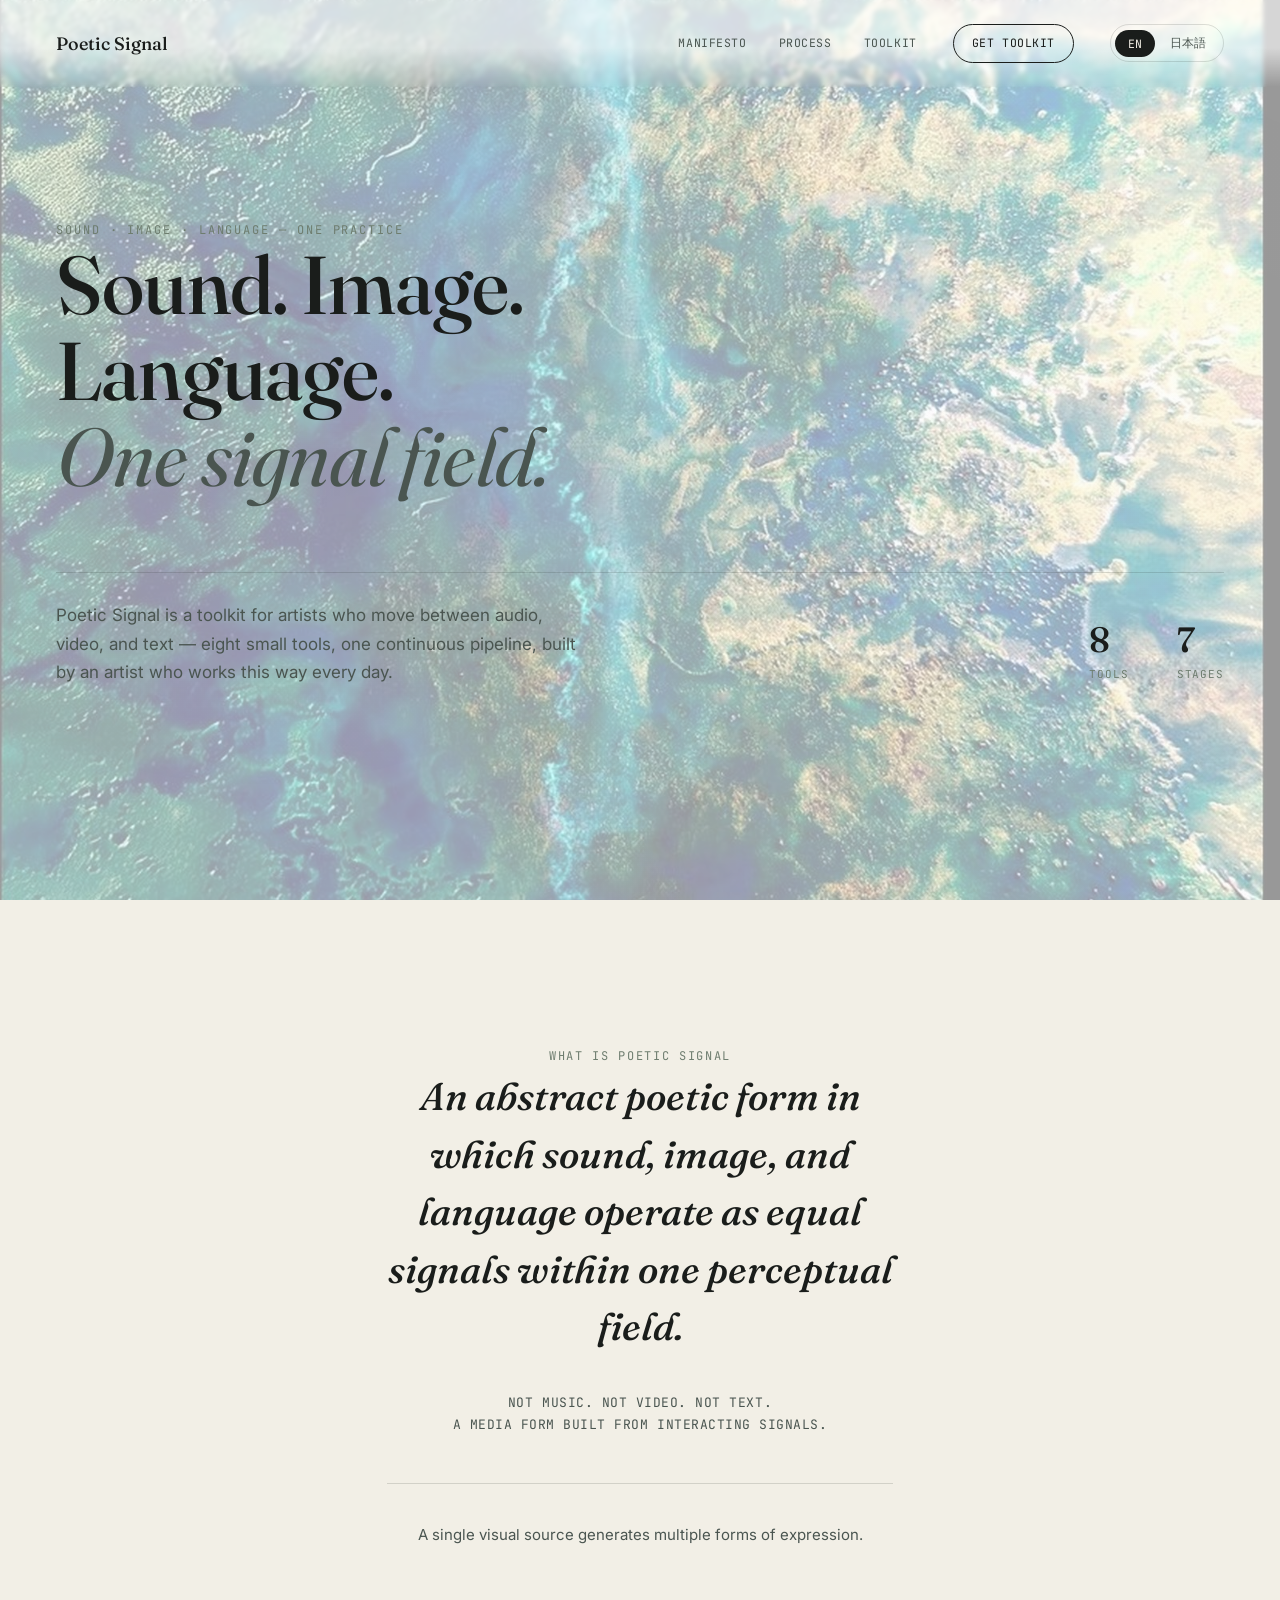
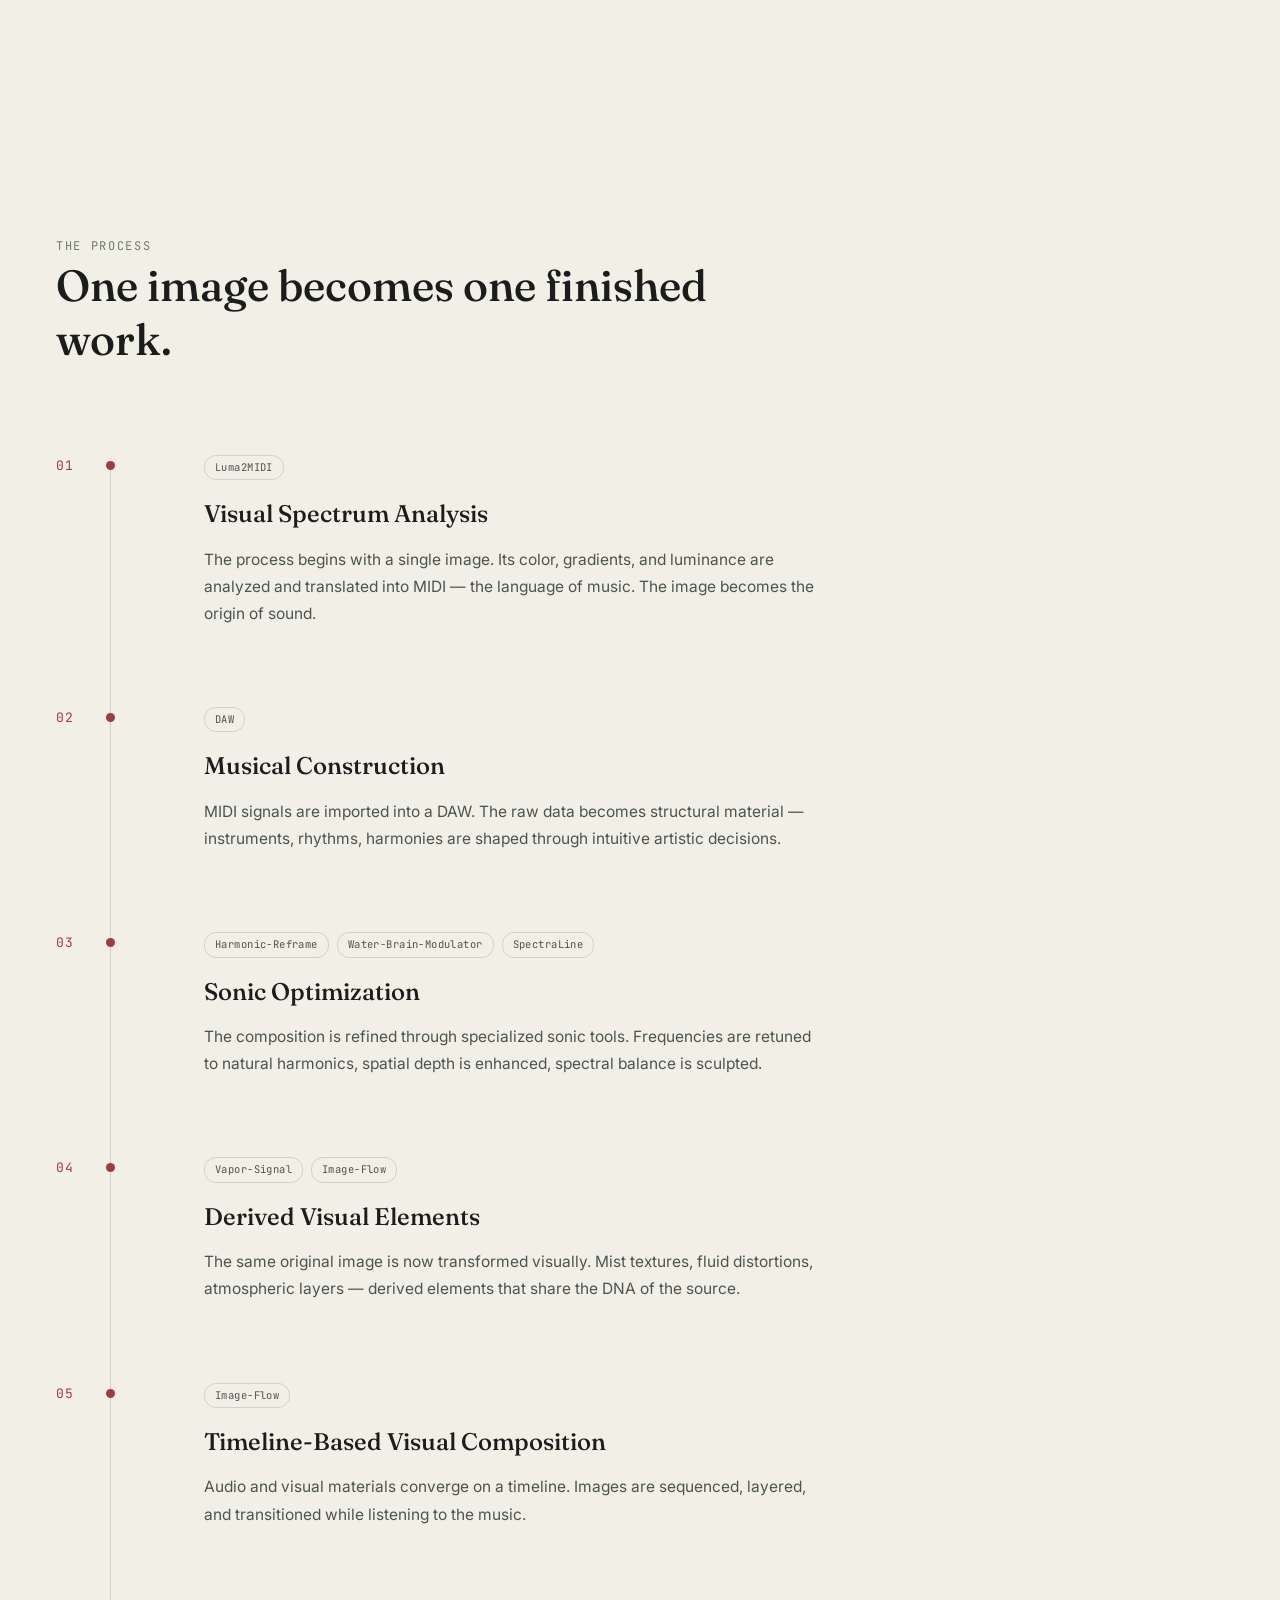
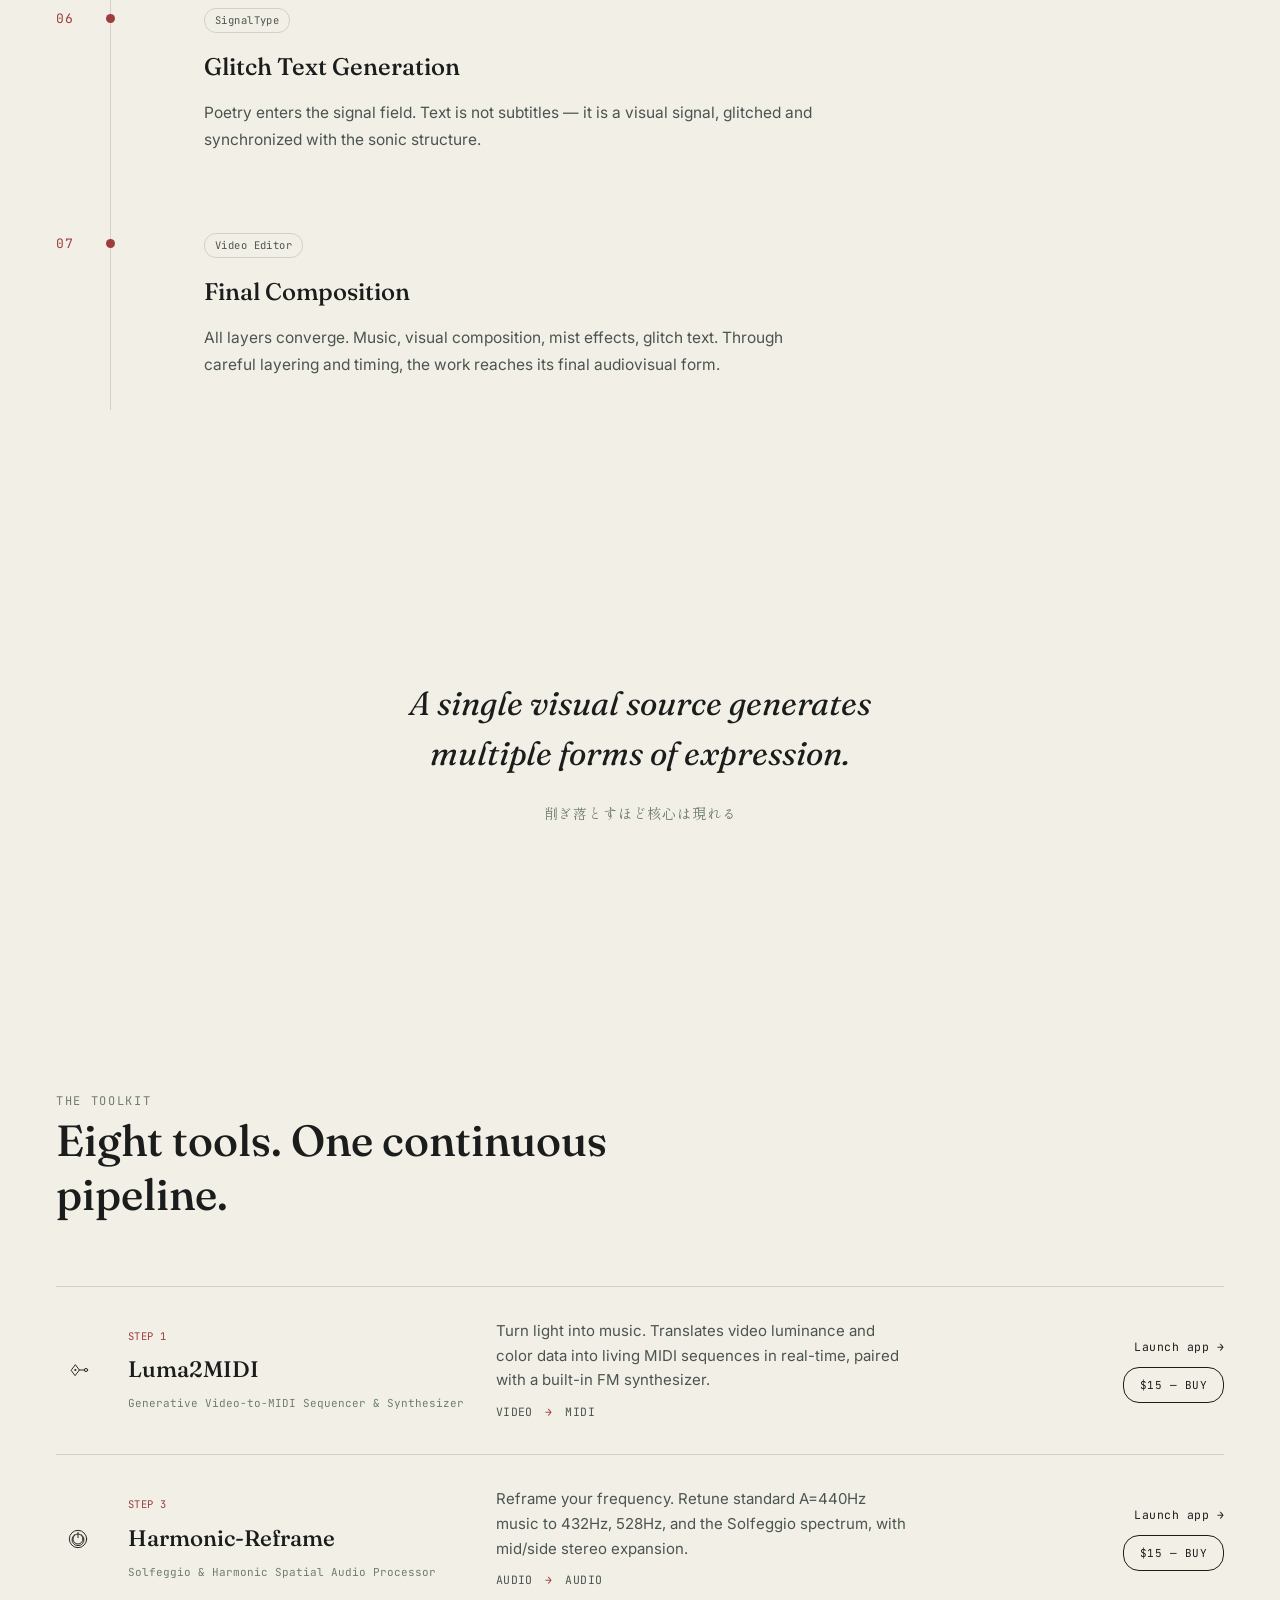
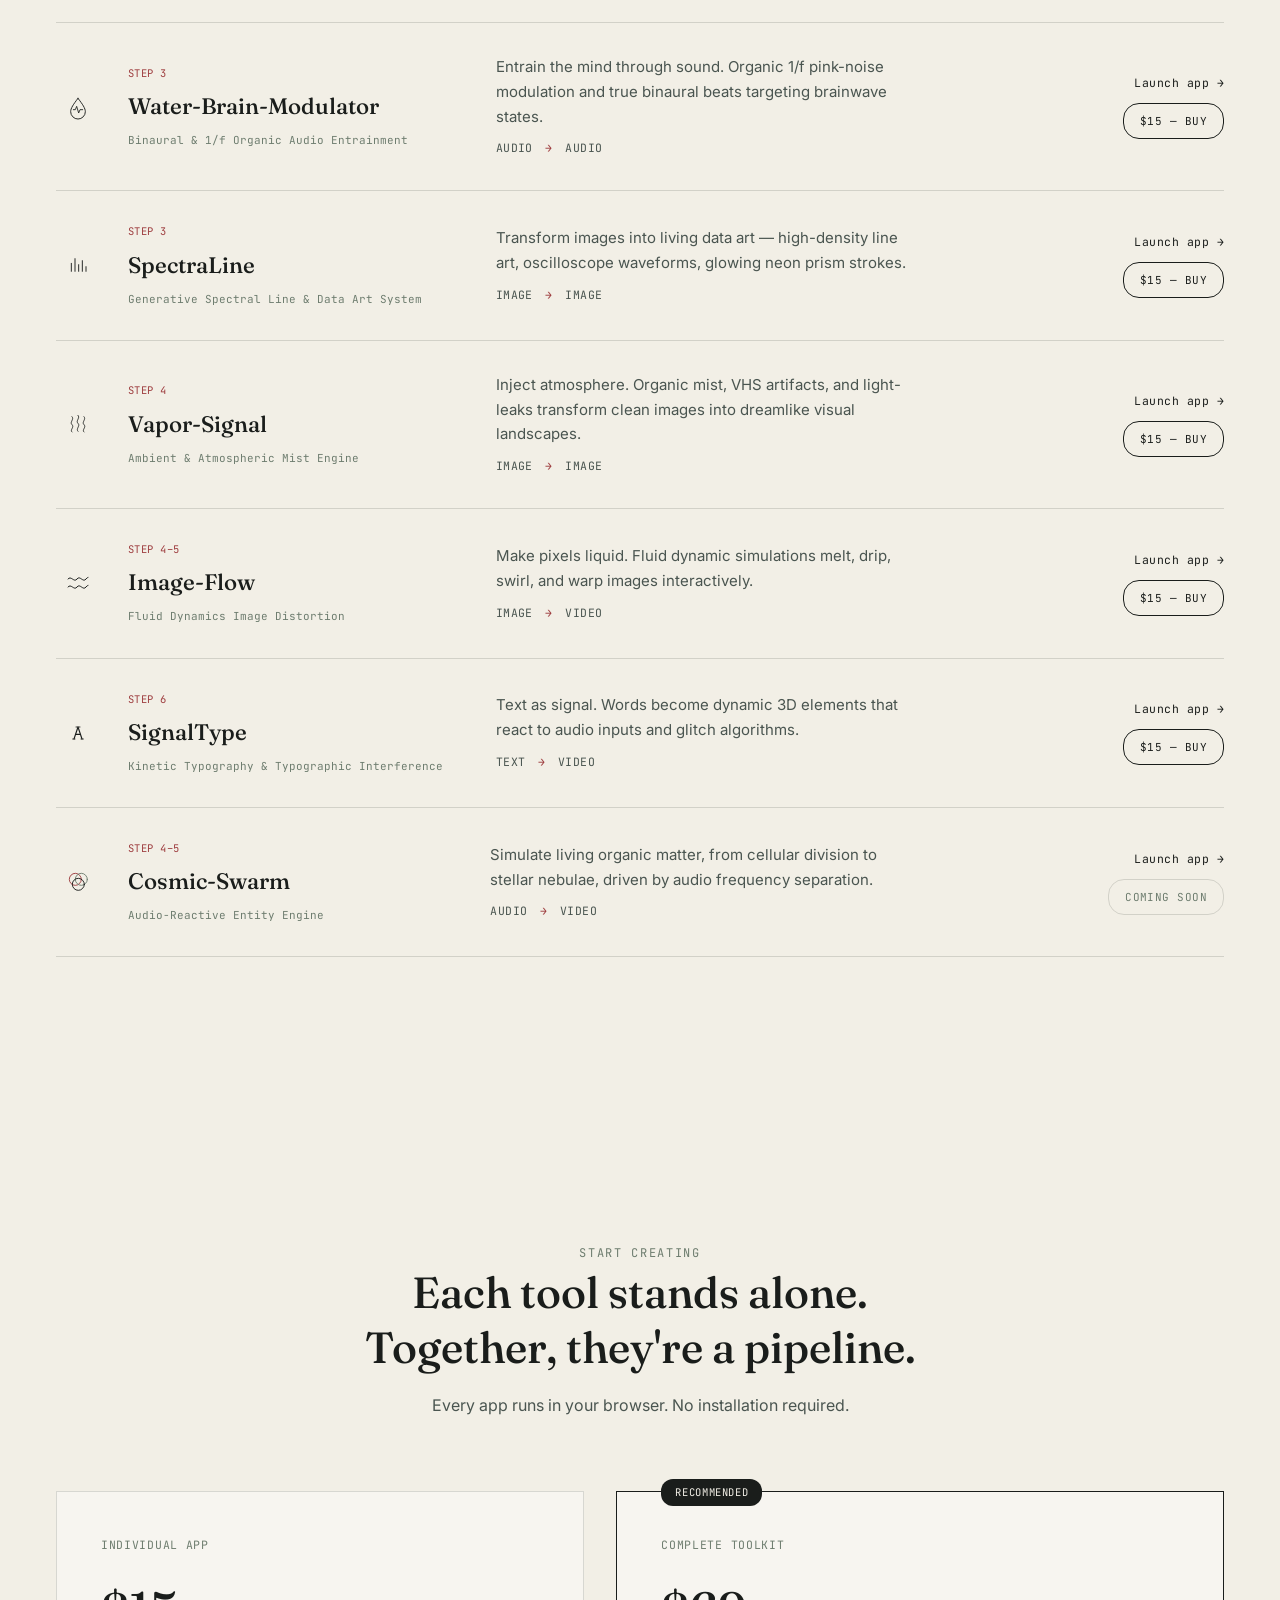
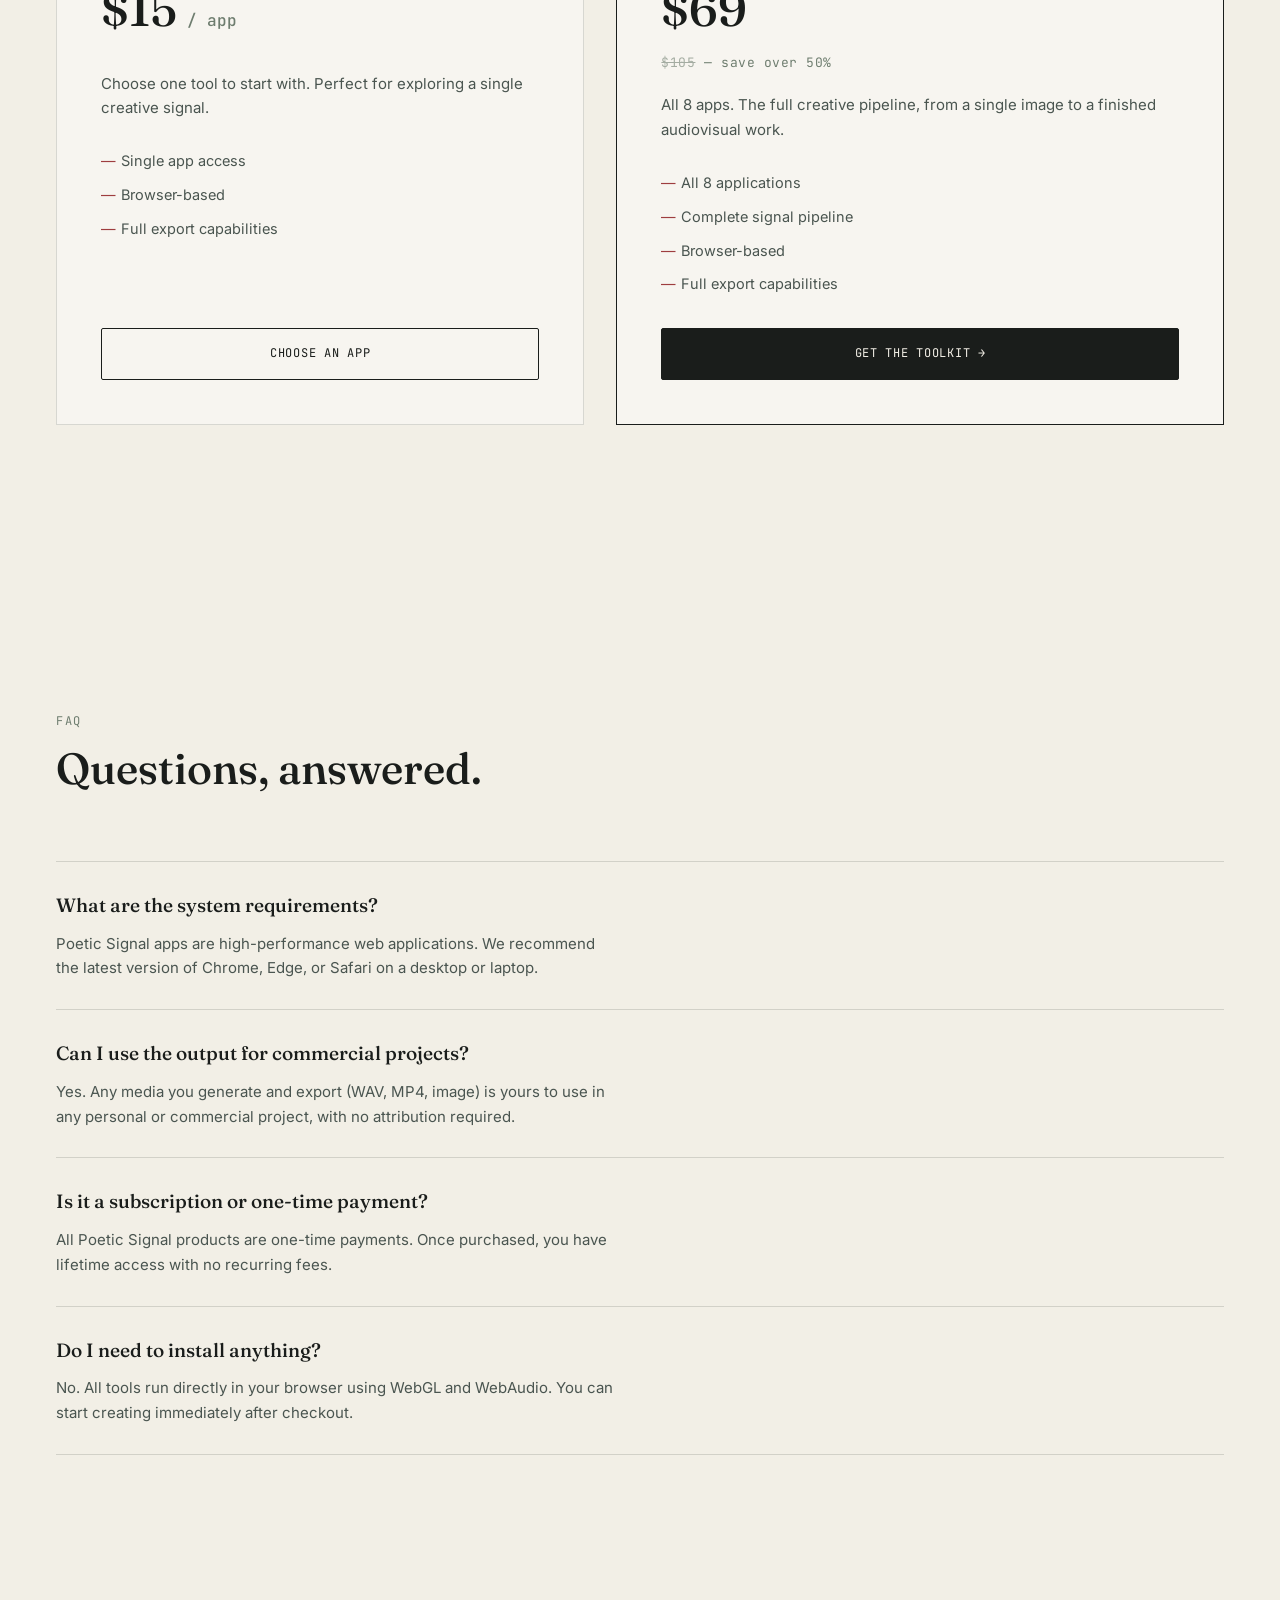
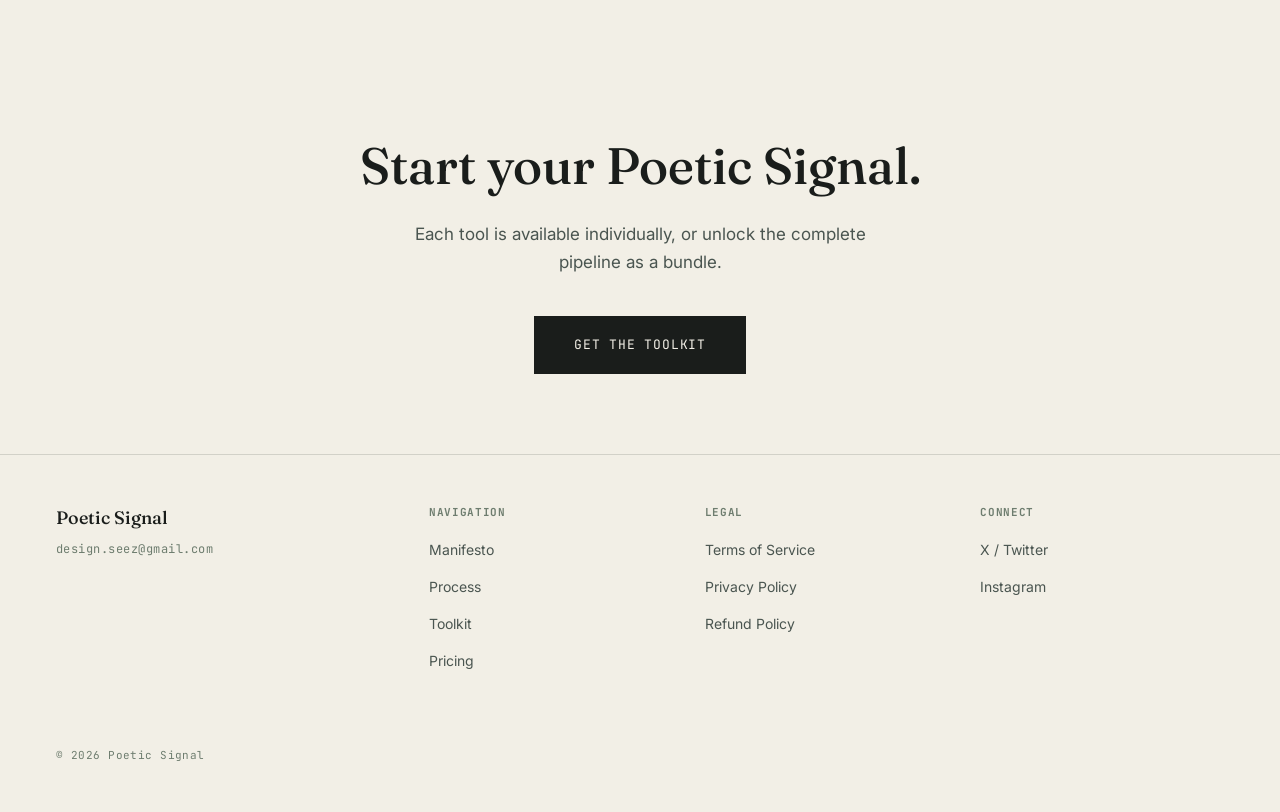
==== commit fe4b145e: "Redesign LP with watercolor backdrop and suoh accent" ====
--- a/index.html
+++ b/index.html
@@ -1,589 +1,960 @@
 <!DOCTYPE html>
 <html lang="en">
 <head>
-  <meta charset="UTF-8" />
-  <meta name="viewport" content="width=device-width, initial-scale=1.0" />
-  <title>Poetic Signal — Sound. Image. Language.</title>
-  <meta name="description" content="Poetic Signal is an abstract poetic form in which sound, image, and language operate as equal signals within a unified perceptual field. Explore the 7-app creative toolkit." />
-  
-  <!-- Open Graph / Social -->
-  <meta property="og:type" content="website" />
-  <meta property="og:url" content="https://poeticsignal.com/" />
-  <meta property="og:title" content="Poetic Signal — Audio-Visual Creative Toolkit" />
-  <meta property="og:description" content="A unified perceptual field. Explore 8 specialized browser-based tools for modern digital poetry." />
-  <meta property="og:image" content="https://poeticsignal.com/icons/logo-full.png" />
-  <meta name="twitter:card" content="summary_large_image" />
-
-  <link rel="preconnect" href="https://fonts.googleapis.com" />
-  <link rel="preconnect" href="https://fonts.gstatic.com" crossorigin />
-  <link href="https://fonts.googleapis.com/css2?family=Inter:wght@300;400;500;600&family=Playfair+Display:ital,wght@0,400;0,600;1,400&family=JetBrains+Mono:wght@300;400&display=swap" rel="stylesheet" />
-  <link rel="stylesheet" href="style.css" />
-  <link rel="icon" type="image/png" href="icons/favicon.png" />
-  <script src="https://app.lemonsqueezy.com/js/lemon.js" defer></script>
+<meta charset="UTF-8">
+<meta name="viewport" content="width=device-width, initial-scale=1.0">
+<title>Poetic Signal — Sound. Image. Language.</title>
+<link rel="preconnect" href="https://fonts.googleapis.com">
+<link rel="preconnect" href="https://fonts.gstatic.com" crossorigin>
+<link href="https://fonts.googleapis.com/css2?family=Fraunces:opsz,wght@9..144,400;9..144,500;9..144,600&family=Inter:wght@400;500;600&family=JetBrains+Mono:wght@300;400;500&family=Shippori+Mincho:wght@500;600&family=Noto+Sans+JP:wght@400;500&display=block" rel="stylesheet">
+<style>
+
+  :root{
+    --paper: #F2EFE6;
+    --ink: #1A1D1B;
+    --moss: #6E7D6F;
+    --moss-deep: #4A5550;
+    --suoh: #9E3D3F;
+    --suoh-faint: rgba(158,61,63,0.16);
+    --rule: rgba(26,29,27,0.14);
+  }
+
+  *{ margin:0; padding:0; box-sizing:border-box; }
+  html{ scroll-behavior:smooth; }
+
+  body{
+    background:var(--paper);
+    color:var(--ink);
+    font-family:'Inter', sans-serif;
+    font-size:17px;
+    line-height:1.65;
+    overflow-x:hidden;
+    position:relative;
+  }
+
+  ::selection{ background:var(--suoh-faint); }
+
+  .display{ font-family:'Fraunces', serif; font-optical-sizing:auto; }
+  .mono{ font-family:'JetBrains Mono', monospace; letter-spacing:0.04em; }
+  [lang-jp]{ font-family:'Shippori Mincho', serif; }
+  [lang-jp].body-jp{ font-family:'Noto Sans JP', sans-serif; }
+
+  a{ color:inherit; text-decoration:none; }
+
+  /* ---------- painting backdrop ---------- */
+  .art-backdrop{
+    position:fixed;
+    inset:0;
+    z-index:0;
+    pointer-events:none;
+    overflow:hidden;
+  }
+  .art-layer{
+    position:absolute;
+    inset:0;
+    background-size:cover;
+    background-position:center;
+    opacity:0;
+    transition:opacity 1.4s ease;
+  }
+  .art-layer.is-active{ opacity:1; }
+  .art-layer-water{ background-image:url('assets/hydrological-map.jpg'); }
+  .art-layer-cell{ background-image:url('assets/cellular-field.jpg'); }
+  .art-wash{ position:absolute; inset:0; background:#FFFFFF; opacity:0.6; }
+  .art-grain{
+    position:absolute; inset:0; opacity:0.35; mix-blend-mode:multiply;
+    background-image:
+      radial-gradient(circle at 20% 30%, rgba(26,29,27,0.04) 0%, transparent 45%),
+      radial-gradient(circle at 80% 70%, rgba(26,29,27,0.035) 0%, transparent 50%);
+  }
+
+  main, header, nav, footer{ position:relative; z-index:1; }
+
+  #ink-canvas{
+    position:fixed; inset:0; pointer-events:none; z-index:40;
+    mix-blend-mode:multiply; opacity:0.28;
+  }
+
+  /* ---------- nav ---------- */
+  nav{
+    position:fixed; top:0; left:0; right:0; z-index:30;
+    display:flex; justify-content:space-between; align-items:center;
+    padding:24px 56px;
+    background:linear-gradient(rgba(255,255,255,0.6) 55%, transparent);
+    backdrop-filter:blur(2px);
+  }
+  .nav-mark{ font-family:'Fraunces', serif; font-size:18px; font-weight:500; }
+  .nav-right{ display:flex; align-items:center; gap:36px; }
+  .nav-links{
+    display:flex; gap:32px;
+    font-family:'JetBrains Mono', monospace; font-size:11.5px;
+    letter-spacing:0.05em; text-transform:uppercase; color:var(--moss-deep);
+  }
+  .nav-links a{ position:relative; padding-bottom:3px; }
+  .nav-links a::after{
+    content:''; position:absolute; bottom:0; left:0; width:0%; height:1px;
+    background:var(--suoh); transition:width 0.4s cubic-bezier(.4,0,.2,1);
+  }
+  .nav-links a:hover::after{ width:100%; }
+  .nav-cta{
+    font-family:'JetBrains Mono', monospace; font-size:11.5px;
+    letter-spacing:0.05em; text-transform:uppercase;
+    border:1px solid var(--ink); padding:9px 18px; border-radius:20px;
+    transition:background 0.3s, color 0.3s;
+  }
+  .nav-cta:hover{ background:var(--ink); color:var(--paper); }
+  .lang-toggle{
+    display:flex; align-items:center; gap:2px;
+    font-family:'JetBrains Mono', monospace; font-size:11.5px;
+    border:1px solid var(--rule); border-radius:20px; padding:4px;
+  }
+  .lang-toggle button{
+    background:none; border:none; cursor:pointer; padding:6px 13px;
+    border-radius:16px; color:var(--moss-deep); font-family:inherit;
+    font-size:inherit; transition:background 0.3s, color 0.3s;
+  }
+  .lang-toggle button.active{ background:var(--ink); color:var(--paper); }
+
+  /* ---------- hero ---------- */
+  .hero{
+    min-height:100vh; display:flex; flex-direction:column;
+    justify-content:center; padding:0 56px; position:relative;
+  }
+  .hero-inner{ max-width:1400px; margin:0 auto; width:100%; }
+  .kigo{
+    font-family:'JetBrains Mono', monospace; font-size:12px;
+    letter-spacing:0.16em; color:var(--moss); text-transform:uppercase;
+    margin-bottom:28px; display:block;
+  }
+  .hero h1{
+    font-family:'Fraunces', serif; font-optical-sizing:auto; font-weight:500;
+    font-size:clamp(2.8rem, 6.4vw, 6rem); line-height:1.05;
+    letter-spacing:-0.01em; max-width:14ch;
+  }
+  .hero h1 em{ font-style:italic; font-weight:400; color:var(--moss-deep); }
+  .hero-foot{
+    display:grid; grid-template-columns:1fr auto auto; gap:48px; align-items:end;
+    max-width:1400px; margin-top:72px; padding-top:28px; border-top:1px solid var(--rule);
+  }
+  .hero-foot p{ max-width:48ch; font-size:17px; color:var(--moss-deep); }
+  .hero-stat .num{ font-family:'Fraunces', serif; font-size:2.2rem; font-weight:500; display:block; line-height:1; }
+  .hero-stat .label{
+    font-family:'JetBrains Mono', monospace; font-size:11px; letter-spacing:0.08em;
+    text-transform:uppercase; color:var(--moss); margin-top:8px; display:block;
+  }
+
+  /* ---------- section shared ---------- */
+  section{ position:relative; padding:140px 56px; max-width:1400px; margin:0 auto; }
+  .eyebrow{
+    font-family:'JetBrains Mono', monospace; font-size:12px; letter-spacing:0.14em;
+    text-transform:uppercase; color:var(--moss); display:flex; align-items:center;
+    gap:14px; margin-bottom:32px;
+  }
+  .eyebrow::before{ content:''; width:28px; height:1px; background:var(--suoh); }
+
+  /* ---------- manifesto ---------- */
+  .manifesto{ text-align:center; }
+  .manifesto-body{ max-width:46ch; margin:0 auto; }
+  .manifesto h2{
+    font-family:'Fraunces', serif; font-weight:500; font-style:italic;
+    font-size:clamp(1.7rem, 3vw, 2.4rem); line-height:1.5; color:var(--ink);
+  }
+  .manifesto .negation{
+    font-family:'JetBrains Mono', monospace; font-size:13px; letter-spacing:0.04em;
+    color:var(--moss-deep); margin:36px 0; text-transform:uppercase;
+  }
+  .manifesto-jp{
+    margin-top:48px; padding-top:36px; border-top:1px solid var(--rule);
+    font-size:15px; line-height:2; color:var(--moss-deep);
+  }
+
+  /* ---------- process timeline ---------- */
+  .process-head{ max-width:64ch; margin-bottom:88px; }
+  .process-head h2{
+    font-family:'Fraunces', serif; font-weight:500;
+    font-size:clamp(2rem, 3.4vw, 2.75rem); line-height:1.25;
+  }
+  .timeline{ position:relative; }
+  .timeline::before{
+    content:''; position:absolute; left:54px; top:8px; bottom:8px; width:1px;
+    background:var(--rule);
+  }
+  .step{
+    display:grid; grid-template-columns:108px 1fr; gap:40px;
+    padding:40px 0; position:relative;
+  }
+  .step:first-child{ padding-top:0; }
+  .step-num{
+    font-family:'JetBrains Mono', monospace; font-size:13px; color:var(--suoh);
+    position:relative;
+  }
+  .step-num::after{
+    content:''; position:absolute; left:50px; top:6px;
+    width:9px; height:9px; border-radius:50%; background:var(--suoh);
+  }
+  .step-tags{ display:flex; gap:8px; flex-wrap:wrap; margin-bottom:14px; }
+  .step-tag{
+    font-family:'JetBrains Mono', monospace; font-size:10.5px; letter-spacing:0.04em;
+    border:1px solid var(--rule); border-radius:12px; padding:3px 10px; color:var(--moss-deep);
+  }
+  .step h3{ font-family:'Fraunces', serif; font-weight:500; font-size:1.5rem; margin-bottom:12px; }
+  .step p{ color:var(--moss-deep); font-size:15.5px; max-width:62ch; line-height:1.75; }
+
+  /* ---------- thesis quote ---------- */
+  .thesis{ text-align:center; padding:120px 56px; }
+  .thesis blockquote{
+    font-family:'Fraunces', serif; font-style:italic; font-weight:400;
+    font-size:clamp(1.5rem, 2.6vw, 2.1rem); line-height:1.5; max-width:24ch; margin:0 auto;
+  }
+  .thesis .jp-line{ margin-top:24px; font-family:'Shippori Mincho', serif; font-size:14px; color:var(--moss); letter-spacing:0.06em; }
+
+  /* ---------- tools ---------- */
+  .tools-head{ margin-bottom:64px; max-width:64ch; }
+  .tools-head h2{ font-family:'Fraunces', serif; font-weight:500; font-size:clamp(2rem, 3.4vw, 2.75rem); line-height:1.25; }
+
+  .tool-card{
+    display:grid; grid-template-columns:auto 1.7fr 3fr auto; gap:28px; align-items:center;
+    padding:32px 0; border-top:1px solid var(--rule);
+  }
+  .tool-card:last-child{ border-bottom:1px solid var(--rule); }
+
+  .tool-icon{
+    width:44px; height:44px; flex-shrink:0;
+    display:flex; align-items:center; justify-content:center;
+  }
+  .tool-icon svg{ width:32px; height:32px; }
+
+  .tool-id{
+    font-family:'JetBrains Mono', monospace; font-size:10.5px; color:var(--suoh);
+    text-transform:uppercase; margin-bottom:6px; display:block;
+  }
+  .tool-name{ font-family:'Fraunces', serif; font-size:1.4rem; font-weight:500; }
+  .tool-tagline{ font-family:'JetBrains Mono', monospace; font-size:11px; color:var(--moss); margin-top:6px; }
+
+  .tool-desc{ color:var(--moss-deep); font-size:15px; max-width:46ch; }
+  .tool-io{ font-family:'JetBrains Mono', monospace; font-size:11.5px; color:var(--moss-deep); margin-top:10px; }
+  .tool-io .arrow{ color:var(--suoh); margin:0 5px; }
+
+  .tool-actions{ display:flex; flex-direction:column; gap:10px; align-items:flex-end; text-align:right; }
+  .tool-link{
+    font-family:'JetBrains Mono', monospace; font-size:11.5px; letter-spacing:0.04em;
+    color:var(--ink); white-space:nowrap;
+  }
+  .tool-link::after{ content:' →'; }
+  .tool-buy{
+    font-family:'JetBrains Mono', monospace; font-size:11px; letter-spacing:0.04em;
+    text-transform:uppercase; border:1px solid var(--ink); padding:8px 16px;
+    border-radius:16px; white-space:nowrap; transition:background 0.3s, color 0.3s;
+  }
+  .tool-buy:hover{ background:var(--ink); color:var(--paper); }
+  .tool-buy.soon{ border-color:var(--rule); color:var(--moss); pointer-events:none; }
+
+  /* ---------- pricing ---------- */
+  .pricing-head{ text-align:center; max-width:54ch; margin:0 auto 72px; }
+  .pricing-head h2{ font-family:'Fraunces', serif; font-weight:500; font-size:clamp(2rem, 3.4vw, 2.75rem); line-height:1.25; }
+  .pricing-head p{ color:var(--moss-deep); margin-top:18px; font-size:16px; }
+
+  .pricing-grid{ display:grid; grid-template-columns:1fr 1.15fr; gap:32px; align-items:stretch; }
+  .price-card{
+    border:1px solid var(--rule); padding:44px; display:flex; flex-direction:column;
+    background:rgba(255,255,255,0.4);
+  }
+  .price-card.featured{ border-color:var(--ink); position:relative; }
+  .price-badge{
+    position:absolute; top:-13px; left:44px; background:var(--ink); color:var(--paper);
+    font-family:'JetBrains Mono', monospace; font-size:10.5px; letter-spacing:0.06em;
+    text-transform:uppercase; padding:5px 14px; border-radius:12px;
+  }
+  .price-name{ font-family:'JetBrains Mono', monospace; font-size:11.5px; letter-spacing:0.06em; text-transform:uppercase; color:var(--moss); }
+  .price-num{ font-family:'Fraunces', serif; font-size:3rem; font-weight:500; margin:14px 0 4px; }
+  .price-was{ font-family:'JetBrains Mono', monospace; font-size:13px; color:var(--moss); }
+  .price-was del{ opacity:0.6; }
+  .price-desc{ color:var(--moss-deep); font-size:15px; margin:20px 0 28px; }
+  .price-features{ list-style:none; display:flex; flex-direction:column; gap:10px; margin-bottom:32px; flex-grow:1; }
+  .price-features li{
+    font-size:14.5px; color:var(--moss-deep); padding-left:20px; position:relative;
+  }
+  .price-features li::before{ content:'—'; position:absolute; left:0; color:var(--suoh); }
+  .price-cta{
+    font-family:'JetBrains Mono', monospace; font-size:12px; letter-spacing:0.06em;
+    text-transform:uppercase; text-align:center; padding:15px; border:1px solid var(--ink);
+    border-radius:2px; transition:background 0.3s, color 0.3s;
+  }
+  .price-cta.solid{ background:var(--ink); color:var(--paper); }
+  .price-cta.solid:hover{ background:var(--moss-deep); border-color:var(--moss-deep); }
+  .price-cta:not(.solid):hover{ background:var(--ink); color:var(--paper); }
+
+  /* ---------- FAQ ---------- */
+  .faq-head{ max-width:54ch; margin-bottom:56px; }
+  .faq-head h2{ font-family:'Fraunces', serif; font-weight:500; font-size:clamp(2rem, 3.4vw, 2.75rem); }
+  .faq-item{ border-top:1px solid var(--rule); padding:28px 0; }
+  .faq-item:last-child{ border-bottom:1px solid var(--rule); }
+  .faq-item h3{ font-family:'Fraunces', serif; font-weight:500; font-size:1.2rem; margin-bottom:10px; }
+  .faq-item p{ color:var(--moss-deep); font-size:15px; max-width:62ch; }
+
+  /* ---------- closing ---------- */
+  .closing{ text-align:center; padding-bottom:80px; }
+  .closing h2{ font-family:'Fraunces', serif; font-weight:500; font-size:clamp(2.2rem, 4vw, 3.2rem); line-height:1.2; max-width:18ch; margin:0 auto 24px; }
+  .closing p{ color:var(--moss-deep); max-width:44ch; margin:0 auto 40px; }
+  .closing-cta{
+    display:inline-block; font-family:'JetBrains Mono', monospace; font-size:13px;
+    letter-spacing:0.06em; text-transform:uppercase; background:var(--ink); color:var(--paper);
+    padding:18px 40px; transition:background 0.3s;
+  }
+  .closing-cta:hover{ background:var(--moss-deep); }
+
+  footer{
+    border-top:1px solid var(--rule); padding:48px 56px; max-width:1400px; margin:0 auto;
+    display:grid; grid-template-columns:1.4fr 1fr 1fr 1fr; gap:32px;
+  }
+  footer .foot-mark{ font-family:'Fraunces', serif; font-size:18px; font-weight:500; margin-bottom:8px; }
+  footer .foot-contact{ font-family:'JetBrains Mono', monospace; font-size:12px; color:var(--moss); }
+  footer h4{
+    font-family:'JetBrains Mono', monospace; font-size:11px; letter-spacing:0.06em;
+    text-transform:uppercase; color:var(--moss); margin-bottom:14px;
+  }
+  footer ul{ list-style:none; display:flex; flex-direction:column; gap:9px; }
+  footer ul a{ font-size:14px; color:var(--moss-deep); }
+  footer ul a:hover{ color:var(--ink); }
+  .foot-bottom{
+    max-width:1400px; margin:0 auto; padding:24px 56px 48px;
+    font-family:'JetBrains Mono', monospace; font-size:11px; color:var(--moss);
+  }
+
+  .reveal{ opacity:0; transform:translateY(20px); transition:opacity 0.8s cubic-bezier(.16,1,.3,1), transform 0.8s cubic-bezier(.16,1,.3,1); }
+  .reveal.is-visible{ opacity:1; transform:translateY(0); }
+
+  @media (prefers-reduced-motion: reduce){
+    .reveal{ opacity:1; transform:none; transition:none; }
+    #ink-canvas{ display:none; }
+  }
+
+  [data-lang]{ display:none !important; }
+  [data-lang].lang-active{ display:revert !important; }
+  span[data-lang].lang-active{ display:inline !important; }
+  div[data-lang].lang-active{ display:block !important; }
+
+  @media (max-width:980px){
+    nav{ padding:20px 22px; }
+    .nav-links{ display:none; }
+    .hero{ padding:0 22px; }
+    .hero-foot{ grid-template-columns:1fr; gap:24px; }
+    section{ padding:88px 22px; }
+    .timeline::before{ left:28px; }
+    .step{ grid-template-columns:60px 1fr; gap:20px; }
+    .step-num::after{ left:24px; }
+    .tool-card{ grid-template-columns:1fr; gap:16px; }
+    .tool-actions{ align-items:flex-start; text-align:left; flex-direction:row; }
+    .pricing-grid{ grid-template-columns:1fr; }
+    footer{ grid-template-columns:1fr 1fr; padding:40px 22px; }
+    .foot-bottom{ padding:20px 22px 40px; }
+  }
+
+</style>
 </head>
 <body>
-  <!-- ═══════════════════════════════════════ -->
-  <!-- GRAIN OVERLAY -->
-  <!-- ═══════════════════════════════════════ -->
-  <div class="grain-overlay" aria-hidden="true"></div>
-
-  <!-- ═══════════════════════════════════════ -->
-  <!-- NAVIGATION -->
-  <!-- ═══════════════════════════════════════ -->
-  <nav class="nav" id="nav">
-    <a href="#hero" class="nav__logo">POETIC SIGNAL</a>
-    <div class="nav__links">
-      <a href="#manifesto">Manifesto</a>
-      <a href="#process">Process</a>
-      <a href="#toolkit">Toolkit</a>
-      <a href="#pricing" class="nav__cta">Get Toolkit</a>
-    </div>
-  </nav>
-
-  <!-- ═══════════════════════════════════════ -->
-  <!-- SECTION 1: HERO -->
-  <!-- ═══════════════════════════════════════ -->
-  <section class="hero" id="hero">
-    <div class="hero__bg">
-      <canvas id="hero-canvas"></canvas>
-    </div>
-    <div class="hero__content">
-      <div class="hero__logo-wrapper" data-animate="fade-up">
-        <canvas id="dynamic-logo-canvas" class="hero__symbol"></canvas>
-      </div>
-      <h1 class="hero__title" data-animate="fade-up" data-delay="100">
-        <span class="hero__title-main">Poetic Signal</span>
-      </h1>
-      <p class="hero__subtitle" data-animate="fade-up" data-delay="200">
-        Sound. Image. Language.<br />
-        A unified perceptual field.
-      </p>
-      <p class="hero__subtitle-jp" data-animate="fade-up" data-delay="400">
-        音、映像、言語 —— ひとつの知覚の場として。
-      </p>
-    </div>
-    <div class="hero__scroll-indicator" data-animate="fade-up" data-delay="800">
-      <span></span>
-      <span></span>
-      <span></span>
-    </div>
-  </section>
-
-  <!-- ═══════════════════════════════════════ -->
-  <!-- SECTION 2: MANIFESTO -->
-  <!-- ═══════════════════════════════════════ -->
-  <section class="manifesto" id="manifesto">
-    <div class="container">
-      <div class="manifesto__label" data-animate="fade-up">What is Poetic Signal?</div>
-      <div class="manifesto__body">
-        <p class="manifesto__text" data-animate="fade-up">
-          Poetic Signal is an abstract poetic form<br />
-          in which sound, image, and language<br />
-          operate as equal signals<br />
-          within a unified perceptual field.
-        </p>
-        <p class="manifesto__text manifesto__text--emphasis" data-animate="fade-up">
-          It is not music. It is not video. It is not text.
-        </p>
-        <p class="manifesto__text" data-animate="fade-up">
-          It is a poetic media form<br />
-          composed of interacting perceptual signals.
-        </p>
-      </div>
-      <div class="manifesto__divider" data-animate="fade-up"></div>
-      <div class="manifesto__body manifesto__body--jp">
-        <p class="manifesto__text-jp" data-animate="fade-up">
-          Poetic Signalは、音・映像・言語が<br />
-          等価のシグナルとして共存する<br />
-          抽象的な詩的形式です。
-        </p>
-        <p class="manifesto__text-jp" data-animate="fade-up">
-          音楽でも、映像でも、テキストでもない。<br />
-          知覚的信号の相互作用によって構成された<br />
-          詩的メディア形式です。
-        </p>
-      </div>
-      <blockquote class="manifesto__quote" data-animate="fade-up">
-        <p>A single visual source generates<br />multiple forms of expression.</p>
-        <p class="manifesto__quote-jp">ひとつの視覚的源泉が、複数の表現形式を生み出す。</p>
-      </blockquote>
-    </div>
-  </section>
-
-  <!-- ═══════════════════════════════════════ -->
-  <!-- SECTION 3: PROCESS -->
-  <!-- ═══════════════════════════════════════ -->
-  <section class="process" id="process">
-    <div class="container">
-      <div class="section-header" data-animate="fade-up">
-        <h2 class="section-title">The Process</h2>
-        <p class="section-subtitle">ひとつの画像から、ひとつの作品へ。</p>
-      </div>
-
-      <div class="process__timeline">
-        <div class="process__line" aria-hidden="true"></div>
-
-        <!-- Step 1 -->
-        <div class="process__step" data-animate="fade-up">
-          <div class="process__step-number">01</div>
-          <div class="process__step-content">
-            <div class="process__step-tags">
-              <span class="tag">Luma2MIDI</span>
-            </div>
-            <h3 class="process__step-title">Visual Spectrum Analysis</h3>
-            <p class="process__step-text">The process begins with a single image. Its color, gradients, and luminance are analyzed and translated into MIDI — the language of music. The image becomes the origin of sound.</p>
-            <p class="process__step-text-jp">すべては一枚の画像から始まる。色彩、グラデーション、輝度を解析し、音楽の言語であるMIDIデータへ変換する。画像が、音の出発点になる。</p>
-          </div>
+
+<div class="art-backdrop">
+  <div class="art-layer art-layer-water is-active" data-art="water"></div>
+  <div class="art-layer art-layer-cell" data-art="cell"></div>
+  <div class="art-wash"></div>
+  <div class="art-grain"></div>
+</div>
+
+<canvas id="ink-canvas"></canvas>
+
+<nav>
+  <div class="nav-mark">Poetic Signal</div>
+  <div class="nav-right">
+    <div class="nav-links">
+      <span data-lang="en"><a href="#manifesto">Manifesto</a></span>
+      <span data-lang="jp"><a href="#manifesto">理念</a></span>
+      <span data-lang="en"><a href="#process">Process</a></span>
+      <span data-lang="jp"><a href="#process">プロセス</a></span>
+      <span data-lang="en"><a href="#toolkit">Toolkit</a></span>
+      <span data-lang="jp"><a href="#toolkit">ツール</a></span>
+    </div>
+    <a href="#pricing" class="nav-cta">
+      <span data-lang="en">Get Toolkit</span>
+      <span data-lang="jp">購入する</span>
+    </a>
+    <div class="lang-toggle">
+      <button class="active" data-set-lang="en">EN</button>
+      <button data-set-lang="jp">日本語</button>
+    </div>
+  </div>
+</nav>
+
+<header class="hero" id="hero">
+  <div class="hero-inner">
+    <span class="kigo mono" data-lang="en">Sound · Image · Language — one practice</span>
+    <span class="kigo mono" data-lang="jp">音・像・言語 — ひとつの創作実践として</span>
+
+    <h1 class="display" data-lang="en">Sound. Image. Language.<br><em>One signal field.</em></h1>
+    <h1 class="display" data-lang="jp" lang-jp>音、映像、言葉。<br><em>ひとつの知覚の場として。</em></h1>
+
+    <div class="hero-foot">
+      <p data-lang="en">Poetic Signal is a toolkit for artists who move between audio, video, and text — eight small tools, one continuous pipeline, built by an artist who works this way every day.</p>
+      <p data-lang="jp" class="body-jp" lang-jp>Poetic Signalは、音・映像・言語を横断するアーティストのための道具群です。8つのツールが、ひとつの制作工程としてつながります。</p>
+      <div class="hero-stat">
+        <span class="num display">8</span>
+        <span class="label mono" data-lang="en">Tools</span>
+        <span class="label mono" data-lang="jp" lang-jp>ツール</span>
+      </div>
+      <div class="hero-stat">
+        <span class="num display">7</span>
+        <span class="label mono" data-lang="en">Stages</span>
+        <span class="label mono" data-lang="jp" lang-jp>工程</span>
+      </div>
+    </div>
+  </div>
+</header>
+
+<section class="manifesto" id="manifesto">
+  <div class="manifesto-body reveal">
+    <span class="eyebrow" style="justify-content:center;" data-lang="en">What is Poetic Signal</span>
+    <span class="eyebrow" style="justify-content:center;" data-lang="jp" lang-jp>Poetic Signalとは</span>
+
+    <h2 data-lang="en">An abstract poetic form in which sound, image, and language operate as equal signals within one perceptual field.</h2>
+    <h2 data-lang="jp" lang-jp>音・映像・言語が、等価のシグナルとして共存する抽象的な詩的形式。</h2>
+
+    <div class="negation mono" data-lang="en">Not music. Not video. Not text.<br>A media form built from interacting signals.</div>
+    <div class="negation mono" data-lang="jp" lang-jp>音楽でも、映像でも、テキストでもない。<br>知覚的信号の相互作用から生まれるメディア形式。</div>
+
+    <div class="manifesto-jp" data-lang="en">A single visual source generates multiple forms of expression.</div>
+    <div class="manifesto-jp body-jp" data-lang="jp" lang-jp>ひとつの視覚的源泉が、複数の表現形式を生み出す。</div>
+  </div>
+</section>
+
+<section id="process">
+  <div class="process-head reveal">
+    <span class="eyebrow" data-lang="en">The process</span>
+    <span class="eyebrow" data-lang="jp" lang-jp>制作工程</span>
+    <h2 class="display" data-lang="en">One image becomes one finished work.</h2>
+    <h2 class="display" data-lang="jp" lang-jp>ひとつの画像から、ひとつの作品へ。</h2>
+  </div>
+
+  <div class="timeline">
+    <div class="step reveal">
+      <span class="step-num mono">01</span>
+      <div>
+        <div class="step-tags"><span class="step-tag mono">Luma2MIDI</span></div>
+        <h3 class="display" data-lang="en">Visual Spectrum Analysis</h3>
+        <h3 class="display" data-lang="jp" lang-jp>視覚スペクトル解析</h3>
+        <p data-lang="en">The process begins with a single image. Its color, gradients, and luminance are analyzed and translated into MIDI — the language of music. The image becomes the origin of sound.</p>
+        <p data-lang="jp" class="body-jp" lang-jp>すべては一枚の画像から始まる。色彩、グラデーション、輝度を解析し、音楽の言語であるMIDIデータへ変換する。画像が、音の出発点になる。</p>
+      </div>
+    </div>
+
+    <div class="step reveal">
+      <span class="step-num mono">02</span>
+      <div>
+        <div class="step-tags"><span class="step-tag mono">DAW</span></div>
+        <h3 class="display" data-lang="en">Musical Construction</h3>
+        <h3 class="display" data-lang="jp" lang-jp>楽曲の構築</h3>
+        <p data-lang="en">MIDI signals are imported into a DAW. The raw data becomes structural material — instruments, rhythms, harmonies are shaped through intuitive artistic decisions.</p>
+        <p data-lang="jp" class="body-jp" lang-jp>生成されたMIDIをDAWに取り込み、楽器、リズム、ハーモニーを構築する。データは素材に過ぎない。作家の直感が、楽曲の性格を決定する。</p>
+      </div>
+    </div>
+
+    <div class="step reveal">
+      <span class="step-num mono">03</span>
+      <div>
+        <div class="step-tags">
+          <span class="step-tag mono">Harmonic-Reframe</span>
+          <span class="step-tag mono">Water-Brain-Modulator</span>
+          <span class="step-tag mono">SpectraLine</span>
         </div>
-
-        <!-- Step 2 -->
-        <div class="process__step" data-animate="fade-up">
-          <div class="process__step-number">02</div>
-          <div class="process__step-content">
-            <div class="process__step-tags">
-              <span class="tag tag--secondary">DAW</span>
-            </div>
-            <h3 class="process__step-title">Musical Construction</h3>
-            <p class="process__step-text">MIDI signals are imported into a DAW. The raw data becomes structural material — instruments, rhythms, harmonies are shaped through intuitive artistic decisions.</p>
-            <p class="process__step-text-jp">生成されたMIDIをDAWに取り込み、楽器、リズム、ハーモニーを構築する。データは素材に過ぎない。作家の直感が、楽曲の性格を決定する。</p>
-          </div>
-        </div>
-
-        <!-- Step 3 -->
-        <div class="process__step" data-animate="fade-up">
-          <div class="process__step-number">03</div>
-          <div class="process__step-content">
-            <div class="process__step-tags">
-              <span class="tag">Harmonic-Reframe</span>
-              <span class="tag">Water-Brain-Modulator</span>
-              <span class="tag">SpectraLine</span>
-            </div>
-            <h3 class="process__step-title">Sonic Optimization</h3>
-            <p class="process__step-text">The composition is refined through specialized sonic tools. Frequencies are retuned to natural harmonics. Spatial depth is enhanced. Spectral balance is sculpted. The music reaches its final, resonant form.</p>
-            <p class="process__step-text-jp">完成した楽曲を専門的な音響ツールで仕上げる。432Hzなど自然倍音への再チューニング。空間的な深みの強化。スペクトルの造形。音楽が、最も深い響きに到達する。</p>
-          </div>
-        </div>
-
-        <!-- Step 4 -->
-        <div class="process__step" data-animate="fade-up">
-          <div class="process__step-number">04</div>
-          <div class="process__step-content">
-            <div class="process__step-tags">
-              <span class="tag">Vapor-Signal</span>
-              <span class="tag">Image-Flow</span>
-            </div>
-            <h3 class="process__step-title">Derived Visual Elements</h3>
-            <p class="process__step-text">The same original image is now transformed visually. Mist textures, fluid distortions, atmospheric layers — derived elements that share the DNA of the source while expanding its visual vocabulary.</p>
-            <p class="process__step-text-jp">同じ元画像を、今度は視覚的に展開する。霧のテクスチャ、流体の歪み、大気的なレイヤー。元画像のDNAを保ちながら、視覚的語彙を拡張する派生素材を生成する。</p>
-          </div>
-        </div>
-
-        <!-- Step 5 -->
-        <div class="process__step" data-animate="fade-up">
-          <div class="process__step-number">05</div>
-          <div class="process__step-content">
-            <div class="process__step-tags">
-              <span class="tag">Image-Flow</span>
-            </div>
-            <h3 class="process__step-title">Timeline-Based Visual Composition</h3>
-            <p class="process__step-text">Audio and visual materials converge on a timeline. Images are sequenced, layered, and transitioned while listening to the music. Visual flow and sonic structure become one.</p>
-            <p class="process__step-text-jp">音と映像がタイムライン上で交差する。音楽を聴きながら、画像のシーケンス、レイヤー、トランジションを構築。視覚の流れと音の構造がひとつになる。</p>
-          </div>
-        </div>
-
-        <!-- Step 6 -->
-        <div class="process__step" data-animate="fade-up">
-          <div class="process__step-number">06</div>
-          <div class="process__step-content">
-            <div class="process__step-tags">
-              <span class="tag">SignalType</span>
-            </div>
-            <h3 class="process__step-title">Glitch Text Generation</h3>
-            <p class="process__step-text">Poetry enters the signal field. Text is not subtitles — it is a visual signal, glitched and synchronized with the sonic structure. Language becomes light, motion, interference.</p>
-            <p class="process__step-text-jp">詩がシグナルの場に入る。字幕ではない——テキストは視覚的信号として、グリッチし、音の構造と同期する。言語が光になり、動きになり、干渉になる。</p>
-          </div>
-        </div>
-
-        <!-- Step 7 -->
-        <div class="process__step" data-animate="fade-up">
-          <div class="process__step-number">07</div>
-          <div class="process__step-content">
-            <div class="process__step-tags">
-              <span class="tag tag--secondary">Video Editor</span>
-            </div>
-            <h3 class="process__step-title">Final Composition</h3>
-            <p class="process__step-text">All layers converge. Music. Visual composition. Mist effects. Glitch text. Through careful layering and timing, the work is assembled into its final audiovisual form.</p>
-            <p class="process__step-text-jp">すべてのレイヤーが収束する。音楽。映像構成。ミストエフェクト。グリッチテキスト。注意深い重ね合わせとタイミングの調整により、作品は最終的な視聴覚形式へと組み上がる。</p>
-          </div>
-        </div>
-      </div>
-    </div>
-  </section>
-
-  <!-- ═══════════════════════════════════════ -->
-  <!-- SECTION 4: TOOLKIT -->
-  <!-- ═══════════════════════════════════════ -->
-  <section class="toolkit" id="toolkit">
-    <div class="container">
-      <div class="section-header" data-animate="fade-up">
-        <h2 class="section-title">The Toolkit</h2>
-        <p class="section-subtitle">これがPoetic Signalを可能にする8つのツールです。</p>
-      </div>
-
-      <div class="toolkit__grid">
-        <!-- App 1: Luma2MIDI -->
-        <div class="app-card" data-animate="fade-up" data-app="luma2midi">
-          <div class="app-card__glow"></div>
-          <div class="app-card__header">
-            <div class="app-card__icon">
-              <svg viewBox="0 0 48 48" fill="none"><path d="M24 8 L36 24 L24 40 L12 24 Z" stroke="#7c5cfc" stroke-width="1.5" fill="none" opacity="0.9"/><line x1="4" y1="20" x2="12" y2="24" stroke="#5ce0fc" stroke-width="1.2" opacity="0.6"/><line x1="36" y1="24" x2="44" y2="16" stroke="#7c5cfc" stroke-width="1.2" opacity="0.7"/><line x1="36" y1="24" x2="44" y2="24" stroke="#9b7dff" stroke-width="1.2" opacity="0.5"/><line x1="36" y1="24" x2="44" y2="32" stroke="#5ce0fc" stroke-width="1.2" opacity="0.7"/><circle cx="44" cy="16" r="2" fill="#7c5cfc" opacity="0.8"/><circle cx="44" cy="32" r="2" fill="#5ce0fc" opacity="0.8"/></svg>
-            </div>
-            <div class="app-card__step-badge">Step 1</div>
-          </div>
-          <h3 class="app-card__name">Luma2MIDI</h3>
-          <p class="app-card__tagline">Generative Video-to-MIDI Sequencer & Synthesizer</p>
-          <p class="app-card__desc">Turn light into music. Translates video luminance and color data into living MIDI sequences in real-time. Paired with a built-in FM Synthesizer, it turns any video into a generative instrument.</p>
-          <p class="app-card__desc-jp">光を音楽に変える。映像の輝度と色彩をリアルタイムで解析し、生きたMIDIシーケンスへ変換。内蔵FMシンセサイザーとの連動で、映像そのものが楽器になります。</p>
-          <div class="app-card__features">
-            <span>Real-time Translation</span>
-            <span>FM Synth Engine</span>
-            <span>MIDI Export</span>
-          </div>
-          <div class="app-card__actions">
-            <a href="https://luma2midi.vercel.app/" target="_blank" class="app-card__btn">Launch App →</a>
-            <a href="https://poeticsignal.lemonsqueezy.com/checkout/buy/1d3620c7-1b21-45a8-a3a7-a5c89b03a1d0" class="app-card__btn app-card__btn--buy lemonsqueezy-button">Buy License</a>
-          </div>
-        </div>
-
-        <!-- App 2: Harmonic-Reframe -->
-        <div class="app-card" data-animate="fade-up" data-app="harmonic-reframe">
-          <div class="app-card__glow"></div>
-          <div class="app-card__header">
-            <div class="app-card__icon">
-              <svg viewBox="0 0 48 48" fill="none"><circle cx="24" cy="24" r="18" stroke="#7c5cfc" stroke-width="1" opacity="0.3"/><circle cx="24" cy="24" r="12" stroke="#7c5cfc" stroke-width="1.2" opacity="0.5"/><circle cx="24" cy="24" r="6" stroke="#5ce0fc" stroke-width="1.5" opacity="0.7"/><line x1="24" y1="30" x2="24" y2="40" stroke="#7c5cfc" stroke-width="1.5" stroke-linecap="round"/><path d="M21 14 L21 26 Q21 28 24 28 Q27 28 27 26 L27 14" stroke="#7c5cfc" stroke-width="1.5" fill="none" stroke-linecap="round"/><path d="M17 20 Q19 18 17 16" stroke="#5ce0fc" stroke-width="1" opacity="0.5" fill="none" stroke-linecap="round"/><path d="M31 20 Q29 18 31 16" stroke="#5ce0fc" stroke-width="1" opacity="0.5" fill="none" stroke-linecap="round"/></svg>
-            </div>
-            <div class="app-card__step-badge">Step 3</div>
-          </div>
-          <h3 class="app-card__name">Harmonic-Reframe</h3>
-          <p class="app-card__tagline">Solfeggio & Harmonic Spatial Audio Processor</p>
-          <p class="app-card__desc">Reframe your frequency. Retune standard A=440Hz music to natural healing frequencies — 432Hz, 528Hz, and the Solfeggio spectrum. Expand stereo width through mid/side processing.</p>
-          <p class="app-card__desc-jp">周波数を再構築する。A=440Hzの標準音楽を432Hzや528Hzへリアルタイムで再チューニング。Mid/Side処理によるステレオ空間の拡張で、広大な音場を実現。</p>
-          <div class="app-card__features">
-            <span>432Hz / 528Hz Retune</span>
-            <span>Stereo Expansion</span>
-            <span>Waveform Visualizer</span>
-          </div>
-          <div class="app-card__actions">
-            <a href="https://harmonic-reframe.vercel.app/" target="_blank" class="app-card__btn">Launch App →</a>
-            <a href="https://poeticsignal.lemonsqueezy.com/checkout/buy/141461bb-e524-451f-b0cb-d2e5716f1e2e" class="app-card__btn app-card__btn--buy lemonsqueezy-button">Buy License</a>
-          </div>
-        </div>
-
-        <!-- App 3: Water-Brain-Modulator -->
-        <div class="app-card" data-animate="fade-up" data-app="water-brain">
-          <div class="app-card__glow"></div>
-          <div class="app-card__header">
-            <div class="app-card__icon">
-              <svg viewBox="0 0 48 48" fill="none"><path d="M24 6 Q24 6 32 20 Q38 30 32 36 Q28 42 24 42 Q20 42 16 36 Q10 30 16 20 Q24 6 24 6Z" stroke="#7c5cfc" stroke-width="1.5" fill="none"/><path d="M16 26 L19 26 L21 22 L23 30 L25 20 L27 28 L29 24 L32 26" stroke="#5ce0fc" stroke-width="1.5" fill="none" stroke-linecap="round" stroke-linejoin="round"/><path d="M20 38 Q24 36 28 38" stroke="#7c5cfc" stroke-width="1" opacity="0.4" fill="none"/></svg>
-            </div>
-            <div class="app-card__step-badge">Step 3</div>
-          </div>
-          <h3 class="app-card__name">Water-Brain-Modulator</h3>
-          <p class="app-card__tagline">Binaural & 1/f Organic Audio Entrainment</p>
-          <p class="app-card__desc">Entrain the mind through sound. Inject organic 1/f pink noise modulation — volume, panning, and filters breathe and drift naturally. Generate true binaural beats targeting brainwave states.</p>
-          <p class="app-card__desc-jp">音で脳を同調させる。1/fゆらぎによる有機的モジュレーションで自然な呼吸と漂いを生み出し、真のバイノーラルビートを生成します。</p>
-          <div class="app-card__features">
-            <span>1/f Drift Modulator</span>
-            <span>Binaural Beats</span>
-            <span>WAV Export</span>
-          </div>
-          <div class="app-card__actions">
-            <a href="https://water-brain-modulator.vercel.app/" target="_blank" class="app-card__btn">Launch App →</a>
-            <a href="https://poeticsignal.lemonsqueezy.com/checkout/buy/09f067c8-e047-4aa5-ae14-7e57eee47375" class="app-card__btn app-card__btn--buy lemonsqueezy-button">Buy License</a>
-          </div>
-        </div>
-
-        <!-- App 4: SpectraLine -->
-        <div class="app-card" data-animate="fade-up" data-app="spectraline">
-          <div class="app-card__glow"></div>
-          <div class="app-card__header">
-            <div class="app-card__icon">
-              <svg viewBox="0 0 48 48" fill="none"><line x1="10" y1="38" x2="10" y2="28" stroke="#7c5cfc" stroke-width="2" stroke-linecap="round" opacity="0.5"/><line x1="16" y1="38" x2="16" y2="22" stroke="#7c5cfc" stroke-width="2" stroke-linecap="round" opacity="0.6"/><line x1="22" y1="38" x2="22" y2="14" stroke="#7c5cfc" stroke-width="2" stroke-linecap="round" opacity="0.8"/><line x1="28" y1="38" x2="28" y2="18" stroke="#7c5cfc" stroke-width="2" stroke-linecap="round" opacity="0.7"/><line x1="34" y1="38" x2="34" y2="24" stroke="#7c5cfc" stroke-width="2" stroke-linecap="round" opacity="0.6"/><line x1="40" y1="38" x2="40" y2="30" stroke="#7c5cfc" stroke-width="2" stroke-linecap="round" opacity="0.4"/><path d="M8 30 Q14 20 20 12 Q26 18 32 16 Q38 22 42 28" stroke="#5ce0fc" stroke-width="1.5" fill="none" stroke-linecap="round"/><circle cx="42" cy="28" r="2" fill="#5ce0fc" opacity="0.6"/></svg>
-            </div>
-            <div class="app-card__step-badge">Step 3</div>
-          </div>
-          <h3 class="app-card__name">SpectraLine</h3>
-          <p class="app-card__tagline">Generative Spectral Line & Data Art System</p>
-          <p class="app-card__desc">Transform images into living data art. Generate high-density line art, oscilloscope waveforms, and glowing neon prism strokes based on visual gradients and luminance.</p>
-          <p class="app-card__desc-jp">画像を生ききたデータアートへ変換する。輝度とグラデーションを解析し、高密度のラインアート、オシロスコープ波形、発光するネオンプリズムを描画します。</p>
-          <div class="app-card__features">
-            <span>Oscilloscope Waves</span>
-            <span>Neon Prism Formats</span>
-            <span>High-Res Export</span>
-          </div>
-          <div class="app-card__actions">
-            <a href="https://spectra-line.vercel.app/" target="_blank" class="app-card__btn">Launch App →</a>
-            <a href="https://poeticsignal.lemonsqueezy.com/checkout/buy/fe5170ba-6637-4031-91b3-b230dbbcda13" class="app-card__btn app-card__btn--buy lemonsqueezy-button">Buy License</a>
-          </div>
-        </div>
-
-        <!-- App 5: Vapor-Signal -->
-        <div class="app-card" data-animate="fade-up" data-app="vapor-signal">
-          <div class="app-card__glow"></div>
-          <div class="app-card__header">
-            <div class="app-card__icon">
-              <svg viewBox="0 0 48 48" fill="none"><path d="M14 40 Q14 34 18 30 Q14 26 18 22 Q14 18 18 14" stroke="#7c5cfc" stroke-width="1.5" fill="none" stroke-linecap="round" opacity="0.7"/><path d="M24 42 Q24 36 28 32 Q24 28 28 24 Q24 20 28 16 Q24 12 28 8" stroke="#7c5cfc" stroke-width="1.5" fill="none" stroke-linecap="round" opacity="0.9"/><path d="M34 40 Q34 34 30 30 Q34 26 30 22 Q34 18 30 14" stroke="#5ce0fc" stroke-width="1.5" fill="none" stroke-linecap="round" opacity="0.6"/><circle cx="20" cy="18" r="1" fill="#5ce0fc" opacity="0.4"/><circle cx="30" cy="12" r="1.5" fill="#7c5cfc" opacity="0.3"/></svg>
-            </div>
-            <div class="app-card__step-badge">Step 4</div>
-          </div>
-          <h3 class="app-card__name">Vapor-Signal</h3>
-          <p class="app-card__tagline">Ambient & Atmospheric Mist Engine</p>
-          <p class="app-card__desc">Inject atmosphere. Organic mist, VHS artifacts, light-leaks, atmospheric noise — controlled "vapor" signals that transform clean images into dreamlike visual landscapes.</p>
-          <p class="app-card__desc-jp">空気を注入する。霧の漂い、VHSノイズ、光漏れ——制御された蒸気のシグナルが、クリーンな画像を夢のようなビジュアルへ変える。</p>
-          <div class="app-card__features">
-            <span>WebGL Shaders</span>
-            <span>Analog Degradation</span>
-            <span>Real-time Render</span>
-          </div>
-          <div class="app-card__actions">
-            <a href="https://vapor-signal.vercel.app/" target="_blank" class="app-card__btn">Launch App →</a>
-            <a href="https://poeticsignal.lemonsqueezy.com/checkout/buy/730d9777-f91b-4680-85c7-615f38868811" class="app-card__btn app-card__btn--buy lemonsqueezy-button">Buy License</a>
-          </div>
-        </div>
-
-        <!-- App 6: Image-Flow -->
-        <div class="app-card" data-animate="fade-up" data-app="image-flow">
-          <div class="app-card__glow"></div>
-          <div class="app-card__header">
-            <div class="app-card__icon">
-              <svg viewBox="0 0 48 48" fill="none"><path d="M10 10 L38 10 Q36 18 38 24 Q40 30 38 38 L10 38 Q12 30 10 24 Q8 18 10 10Z" stroke="#7c5cfc" stroke-width="1.2" fill="none" opacity="0.4"/><path d="M12 18 Q20 14 28 20 Q36 26 38 18" stroke="#7c5cfc" stroke-width="1.5" fill="none" stroke-linecap="round"/><path d="M10 26 Q18 22 26 28 Q34 34 40 26" stroke="#5ce0fc" stroke-width="1.5" fill="none" stroke-linecap="round"/><path d="M12 34 Q20 30 28 34 Q36 38 38 34" stroke="#7c5cfc" stroke-width="1.2" fill="none" stroke-linecap="round" opacity="0.5"/></svg>
-            </div>
-            <div class="app-card__step-badge">Step 4 · 5</div>
-          </div>
-          <h3 class="app-card__name">Image-Flow</h3>
-          <p class="app-card__tagline">Fluid Dynamics Image Distortion</p>
-          <p class="app-card__desc">Make pixels liquid. Fluid dynamic simulations let you melt, drip, swirl, and warp images interactively. Bridge the gap between still photography and mesmerizing digital flow art.</p>
-          <p class="app-card__desc-jp">ピクセルを液体にする。流体力学シミュレーションにより画像を溶かし、滴らせ、渦を巻かせる。静止画から催眠的なデジタル・フローアートを創出。</p>
-          <div class="app-card__features">
-            <span>Fluid Simulation</span>
-            <span>Interactive Warping</span>
-            <span>Cinematic Export</span>
-          </div>
-          <div class="app-card__actions">
-            <a href="https://image-flow-taupe.vercel.app/" target="_blank" class="app-card__btn">Launch App →</a>
-            <a href="https://poeticsignal.lemonsqueezy.com/checkout/buy/b5df17fd-694a-4233-a97b-b8b34c413082" class="app-card__btn app-card__btn--buy lemonsqueezy-button">Buy License</a>
-          </div>
-        </div>
-
-        <!-- App 7: SignalType -->
-        <div class="app-card" data-animate="fade-up" data-app="signaltype">
-          <div class="app-card__glow"></div>
-          <div class="app-card__header">
-            <div class="app-card__icon">
-              <svg viewBox="0 0 48 48" fill="none"><path d="M16 38 L24 10 L32 38" stroke="#7c5cfc" stroke-width="2" fill="none" stroke-linecap="round" stroke-linejoin="round"/><line x1="19" y1="28" x2="29" y2="28" stroke="#7c5cfc" stroke-width="1.5" stroke-linecap="round"/><line x1="14" y1="20" x2="36" y2="20" stroke="#5ce0fc" stroke-width="0.8" opacity="0.5"/><rect x="18" y="19" width="8" height="3" fill="#5ce0fc" opacity="0.12"/><path d="M28 22 L30 16" stroke="#5ce0fc" stroke-width="1.5" opacity="0.6" stroke-linecap="round"/><line x1="8" y1="32" x2="14" y2="32" stroke="#7c5cfc" stroke-width="1" opacity="0.3"/><line x1="34" y1="14" x2="42" y2="14" stroke="#5ce0fc" stroke-width="1" opacity="0.3"/><line x1="36" y1="36" x2="36" y2="42" stroke="#5ce0fc" stroke-width="1.5" opacity="0.7" stroke-linecap="round"/></svg>
-            </div>
-            <div class="app-card__step-badge">Step 6</div>
-          </div>
-          <h3 class="app-card__name">SignalType</h3>
-          <p class="app-card__tagline">Kinetic Typography & Typographic Interference</p>
-          <p class="app-card__desc">Text as signal. Words become dynamic 3D elements that react to audio inputs and glitch algorithms. Generate animated titles, corrupted letterforms, and abstract typographic art.</p>
-          <p class="app-card__desc-jp">テキストを信号にする。文字を3Dキネティックオブジェクトに変換し、音やグリッチに反応。アニメーション・タイトル、破壊的文字造形をブラウザ上で生成。</p>
-          <div class="app-card__features">
-            <span>3D Text Rendering</span>
-            <span>Glitch Injection</span>
-            <span>Audio-Reactive</span>
-          </div>
-          <div class="app-card__actions">
-            <a href="https://signal-type.vercel.app/" target="_blank" class="app-card__btn">Launch App →</a>
-            <a href="https://poeticsignal.lemonsqueezy.com/checkout/buy/bc2780ac-b475-4ae2-ab22-3e69daa89cfd" class="app-card__btn app-card__btn--buy lemonsqueezy-button">Buy License</a>
-          </div>
-        </div>
-        <!-- App 8: Cosmic-Swarm -->
-        <div class="app-card" data-animate="fade-up" data-app="cosmic-swarm">
-          <div class="app-card__glow"></div>
-          <div class="app-card__header">
-            <div class="app-card__icon">
-              <svg viewBox="0 0 48 48" fill="none">
-                <circle cx="24" cy="24" r="12" fill="#7c5cfc" opacity="0.4"/>
-                <circle cx="20" cy="20" r="8" fill="#5ce0fc" opacity="0.6"/>
-                <circle cx="28" cy="28" r="6" fill="#00ff88" opacity="0.8"/>
-              </svg>
-            </div>
-            <div class="app-card__step-badge">Step 4 · 5</div>
-          </div>
-          <h3 class="app-card__name">Cosmic-Swarm</h3>
-          <p class="app-card__tagline">Macroscopic & Microscopic Audio-Reactive Entity Engine</p>
-          <p class="app-card__desc">Simulate living organic matter, scaling from cellular division to stellar nebulae. Driven by audio frequency separation, bass kicks induce massive liquid expansion and droplet detachment.</p>
-          <p class="app-card__desc-jp">細胞分裂から宇宙の星雲に至るまで、生命体のような有機的物質の振る舞いをシミュレートするWebGLビジュアライザ・エンジンです。音域分離技術により流体が大きく膨張・分離します。</p>
-          <div class="app-card__features">
-            <span>Audio Reactive</span>
-            <span>Metaball Fusion</span>
-            <span>Fluid Droplets</span>
-          </div>
-          <div class="app-card__actions">
-            <a href="https://cosmic-swarm.vercel.app/" target="_blank" class="app-card__btn">Launch App →</a>
-            <a href="https://cosmic-swarm.vercel.app/" target="_blank" class="app-card__btn app-card__btn--buy lemonsqueezy-button" style="pointer-events: none; opacity: 0.5;">Coming Soon</a>
-          </div>
-        </div>
-      </div>
-    </div>
-  </section>
-
-  <!-- ═══════════════════════════════════════ -->
-  <!-- SECTION 5: FAQ -->
-  <!-- ═══════════════════════════════════════ -->
-  <section class="faq" id="faq">
-    <div class="container">
-      <div class="section-header" data-animate="fade-up">
-        <h2 class="section-title">FAQ</h2>
-        <p class="section-subtitle">よくあるご質問</p>
-      </div>
-
-      <div class="faq__grid">
-        <!-- Q1: Browser -->
-        <div class="faq__item" data-animate="fade-up">
-          <h3 class="faq__question">What are the system requirements?</h3>
-          <div class="faq__answer">
-            <p>Poetic Signal apps are high-performance web applications. We recommend using the latest version of Chrome, Edge, or Safari on a desktop or laptop for the best experience.</p>
-            <span class="faq__answer-jp">推奨環境は？：最新バージョンのChrome、Edge、Safariでの動作を推奨しています。デスクトップまたはノートPCでの使用を推奨します。</span>
-          </div>
-        </div>
-
-        <!-- Q2: Commercial Use -->
-        <div class="faq__item" data-animate="fade-up" data-delay="100">
-          <h3 class="faq__question">Can I use the output for commercial projects?</h3>
-          <div class="faq__answer">
-            <p>Yes. Any media you generate and export using the toolkit (WAV, MP4, image) is yours to use in any personal or commercial project with no attribution required.</p>
-            <span class="faq__answer-jp">商用利用は可能ですか？：はい。エクスポートした音声や映像は、商用・非商用を問わず自由にお使いいただけます。クレジット表記も不要です。</span>
-          </div>
-        </div>
-
-        <!-- Q3: Payments -->
-        <div class="faq__item" data-animate="fade-up" data-delay="200">
-          <h3 class="faq__question">Is it a subscription or one-time payment?</h3>
-          <div class="faq__answer">
-            <p>All Poetic Signal products are one-time payments. Once you purchase a license, you have lifetime access with no recurring fees.</p>
-            <span class="faq__answer-jp">サブスクリプションですか？：いいえ。すべてのツールは買い切り形式です。一度の支払いで、永久的にご利用いただけます。</span>
-          </div>
-        </div>
-
-        <!-- Q4: Installation -->
-        <div class="faq__item" data-animate="fade-up" data-delay="300">
-          <h3 class="faq__question">Do I need to install anything?</h3>
-          <div class="faq__answer">
-            <p>No. All tools run directly in your web browser using modern WebGL and WebAudio technology. You can start creating immediately after checkout.</p>
-            <span class="faq__answer-jp">インストールは必要ですか？：不要です。すべてのツールはWebGLとWebAudioを活用し、ブラウザ上で直接動作します。</span>
-          </div>
-        </div>
-      </div>
-    </div>
-  </section>
-
-  <!-- ═══════════════════════════════════════ -->
-  <!-- SECTION 6: CTA / PRICING -->
-  <!-- ═══════════════════════════════════════ -->
-  <section class="pricing" id="pricing">
-    <div class="container">
-      <div class="section-header" data-animate="fade-up">
-        <h2 class="section-title">Start creating.</h2>
-        <p class="section-subtitle">あなたのPoetic Signalを、始めよう。</p>
-      </div>
-
-      <p class="pricing__lead" data-animate="fade-up">
-        Each tool is available individually, or unlock the complete toolkit as a bundle.<br />
-        All apps run in your browser. No installation required.
-      </p>
-      <p class="pricing__lead pricing__lead--jp" data-animate="fade-up">
-        各アプリは個別に入手できます。バンドルですべてを一括で手に入れることも可能です。<br />
-        すべてブラウザ上で動作。インストール不要。
-      </p>
-
-      <div class="pricing__cards" data-animate="fade-up">
-        <!-- Individual -->
-        <div class="pricing__card">
-          <div class="pricing__card-label">Individual App</div>
-          <div class="pricing__card-price">
-            <span class="pricing__card-currency">$</span>
-            <span class="pricing__card-amount">15</span>
-            <span class="pricing__card-period">/ app</span>
-          </div>
-          <p class="pricing__card-desc">Choose one tool to start with. Perfect for exploring a single creative signal.</p>
-          <ul class="pricing__card-list">
-            <li>Single app access</li>
-            <li>Browser-based</li>
-            <li>Full export capabilities</li>
-          </ul>
-          <a href="#toolkit" class="pricing__card-btn pricing__card-btn--secondary">Choose App</a>
-        </div>
-
-        <!-- Bundle -->
-        <div class="pricing__card pricing__card--featured">
-          <div class="pricing__card-badge">Recommended</div>
-          <div class="pricing__card-label">Complete Toolkit</div>
-          <div class="pricing__card-price">
-            <span class="pricing__card-currency">$</span>
-            <span class="pricing__card-amount">69</span>
-          </div>
-          <p class="pricing__card-original"><s>$105</s> — Save over 50%</p>
-          <p class="pricing__card-desc">All 8 apps. Full creative pipeline. From image to final audiovisual composition.</p>
-          <p class="pricing__card-desc-jp">ひとつの画像から、ひとつの作品へ。すべてのツールで完全なワークフローを。</p>
-          <ul class="pricing__card-list">
-            <li>All 8 applications</li>
-            <li>Complete signal pipeline</li>
-            <li>Browser-based</li>
-            <li>Full export capabilities</li>
-          </ul>
-          <a href="https://poeticsignal.lemonsqueezy.com/checkout/buy/47bdb8ce-4ae3-4bd2-b486-6656fa184e12" class="pricing__card-btn lemonsqueezy-button">Get the Toolkit →</a>
-        </div>
-      </div>
-    </div>
-  </section>
-
-  <!-- ═══════════════════════════════════════ -->
-  <!-- FOOTER -->
-  <!-- ═══════════════════════════════════════ -->
-  <footer class="footer">
-    <div class="container">
-      <div class="footer__grid">
-        <div class="footer__info">
-          <p class="footer__brand">POETIC SIGNAL</p>
-          <div class="footer__contact">
-            Support: <a href="mailto:design.seez@gmail.com">design.seez@gmail.com</a>
-          </div>
-        </div>
-        <div class="footer__links-grid">
-          <div class="footer__col">
-            <h4 class="footer__col-title">Navigation</h4>
-            <ul class="footer__link-list">
-              <li><a href="#manifesto">Manifesto</a></li>
-              <li><a href="#process">Process</a></li>
-              <li><a href="#toolkit">Toolkit</a></li>
-              <li><a href="#pricing">Pricing</a></li>
-            </ul>
-          </div>
-          <div class="footer__col">
-            <h4 class="footer__col-title">Legal</h4>
-            <ul class="footer__link-list">
-              <li><a href="terms.html">Terms of Service</a></li>
-              <li><a href="privacy.html">Privacy Policy</a></li>
-              <li><a href="refund.html">Refund Policy</a></li>
-            </ul>
-          </div>
-          <div class="footer__col">
-            <h4 class="footer__col-title">Connect</h4>
-            <ul class="footer__link-list">
-              <li><a href="#" style="opacity: 0.3; pointer-events: none;">X / Twitter</a></li>
-              <li><a href="#" style="opacity: 0.3; pointer-events: none;">Instagram</a></li>
-            </ul>
-          </div>
-        </div>
-      </div>
-      <div class="footer__bottom">
-        <p class="footer__copy">&copy; 2026 Poetic Signal. Built for the future of digital expression.</p>
-      </div>
-    </div>
-  </footer>
-
-  <script src="script.js"></script>
+        <h3 class="display" data-lang="en">Sonic Optimization</h3>
+        <h3 class="display" data-lang="jp" lang-jp>音響の最適化</h3>
+        <p data-lang="en">The composition is refined through specialized sonic tools. Frequencies are retuned to natural harmonics, spatial depth is enhanced, spectral balance is sculpted.</p>
+        <p data-lang="jp" class="body-jp" lang-jp>完成した楽曲を専門的な音響ツールで仕上げる。432Hzなど自然倍音への再チューニング、空間的な深みの強化、スペクトルの造形を行う。</p>
+      </div>
+    </div>
+
+    <div class="step reveal">
+      <span class="step-num mono">04</span>
+      <div>
+        <div class="step-tags"><span class="step-tag mono">Vapor-Signal</span><span class="step-tag mono">Image-Flow</span></div>
+        <h3 class="display" data-lang="en">Derived Visual Elements</h3>
+        <h3 class="display" data-lang="jp" lang-jp>派生ビジュアルの生成</h3>
+        <p data-lang="en">The same original image is now transformed visually. Mist textures, fluid distortions, atmospheric layers — derived elements that share the DNA of the source.</p>
+        <p data-lang="jp" class="body-jp" lang-jp>同じ元画像を、今度は視覚的に展開する。霧のテクスチャ、流体の歪み、大気的なレイヤー。元画像のDNAを保ちながら語彙を拡張する。</p>
+      </div>
+    </div>
+
+    <div class="step reveal">
+      <span class="step-num mono">05</span>
+      <div>
+        <div class="step-tags"><span class="step-tag mono">Image-Flow</span></div>
+        <h3 class="display" data-lang="en">Timeline-Based Visual Composition</h3>
+        <h3 class="display" data-lang="jp" lang-jp>タイムライン構成</h3>
+        <p data-lang="en">Audio and visual materials converge on a timeline. Images are sequenced, layered, and transitioned while listening to the music.</p>
+        <p data-lang="jp" class="body-jp" lang-jp>音と映像がタイムライン上で交差する。音楽を聴きながら、画像のシーケンス、レイヤー、トランジションを構築する。</p>
+      </div>
+    </div>
+
+    <div class="step reveal">
+      <span class="step-num mono">06</span>
+      <div>
+        <div class="step-tags"><span class="step-tag mono">SignalType</span></div>
+        <h3 class="display" data-lang="en">Glitch Text Generation</h3>
+        <h3 class="display" data-lang="jp" lang-jp>グリッチテキスト生成</h3>
+        <p data-lang="en">Poetry enters the signal field. Text is not subtitles — it is a visual signal, glitched and synchronized with the sonic structure.</p>
+        <p data-lang="jp" class="body-jp" lang-jp>詩がシグナルの場に入る。字幕ではない。テキストは視覚的信号として、グリッチし、音の構造と同期する。</p>
+      </div>
+    </div>
+
+    <div class="step reveal">
+      <span class="step-num mono">07</span>
+      <div>
+        <div class="step-tags"><span class="step-tag mono">Video Editor</span></div>
+        <h3 class="display" data-lang="en">Final Composition</h3>
+        <h3 class="display" data-lang="jp" lang-jp>最終構成</h3>
+        <p data-lang="en">All layers converge. Music, visual composition, mist effects, glitch text. Through careful layering and timing, the work reaches its final audiovisual form.</p>
+        <p data-lang="jp" class="body-jp" lang-jp>すべてのレイヤーが収束する。音楽、映像構成、ミストエフェクト、グリッチテキスト。注意深い重ね合わせにより、作品が最終形式へと組み上がる。</p>
+      </div>
+    </div>
+  </div>
+</section>
+
+<section class="thesis reveal">
+  <blockquote class="display" data-lang="en">A single visual source generates multiple forms of expression.</blockquote>
+  <blockquote class="display" data-lang="jp" lang-jp>ひとつの視覚的源泉が、複数の表現形式を生み出す。</blockquote>
+  <div class="jp-line" lang-jp>削ぎ落とすほど核心は現れる</div>
+</section>
+
+<section id="toolkit">
+  <div class="tools-head reveal">
+    <span class="eyebrow" data-lang="en">The toolkit</span>
+    <span class="eyebrow" data-lang="jp" lang-jp>ツール一覧</span>
+    <h2 class="display" data-lang="en">Eight tools. One continuous pipeline.</h2>
+    <h2 class="display" data-lang="jp" lang-jp>8つのツール。ひとつの制作工程。</h2>
+  </div>
+
+  <div class="tool-list reveal">
+
+    <div class="tool-card">
+      <div class="tool-icon">
+        <svg viewBox="0 0 48 48" fill="none" stroke="#1A1D1B" stroke-width="1.4" stroke-linecap="round" stroke-linejoin="round">
+          <path d="M14 24 L20 16 L26 24 L20 32 Z"/>
+          <circle cx="20" cy="24" r="1.6" fill="#1A1D1B" stroke="none"/>
+          <path d="M26 24 L34 24"/>
+          <circle cx="36" cy="24" r="2.4"/>
+        </svg>
+      </div>
+      <div>
+        <span class="tool-id mono">STEP 1</span>
+        <div class="tool-name display">Luma2MIDI</div>
+        <div class="tool-tagline">Generative Video-to-MIDI Sequencer &amp; Synthesizer</div>
+      </div>
+      <div>
+        <p class="tool-desc" data-lang="en">Turn light into music. Translates video luminance and color data into living MIDI sequences in real-time, paired with a built-in FM synthesizer.</p>
+        <p class="tool-desc body-jp" data-lang="jp" lang-jp>光を音楽に変える。映像の輝度と色彩をリアルタイムで解析し、生きたMIDIシーケンスへ変換。</p>
+        <div class="tool-io mono">VIDEO <span class="arrow">→</span> MIDI</div>
+      </div>
+      <div class="tool-actions">
+        <a class="tool-link" href="https://luma2midi.vercel.app/" target="_blank" rel="noopener">Launch app</a>
+        <a class="tool-buy" href="https://poeticsignal.lemonsqueezy.com/checkout/buy/1d3620c7-1b21-45a8-a3a7-a5c89b03a1d0" target="_blank" rel="noopener" data-lang="en">$15 — Buy</a>
+        <a class="tool-buy" href="https://poeticsignal.lemonsqueezy.com/checkout/buy/1d3620c7-1b21-45a8-a3a7-a5c89b03a1d0" target="_blank" rel="noopener" data-lang="jp" lang-jp>$15 — 購入</a>
+      </div>
+    </div>
+
+    <div class="tool-card">
+      <div class="tool-icon">
+        <svg viewBox="0 0 48 48" fill="none" stroke="#1A1D1B" stroke-width="1.4" stroke-linecap="round" stroke-linejoin="round">
+          <circle cx="24" cy="24" r="13"/>
+          <circle cx="24" cy="24" r="7.5"/>
+          <path d="M24 14 L24 22"/>
+          <path d="M19 17.5 A 9 9 0 1 0 29 17.5" stroke-width="1.4"/>
+        </svg>
+      </div>
+      <div>
+        <span class="tool-id mono">STEP 3</span>
+        <div class="tool-name display">Harmonic-Reframe</div>
+        <div class="tool-tagline">Solfeggio &amp; Harmonic Spatial Audio Processor</div>
+      </div>
+      <div>
+        <p class="tool-desc" data-lang="en">Reframe your frequency. Retune standard A=440Hz music to 432Hz, 528Hz, and the Solfeggio spectrum, with mid/side stereo expansion.</p>
+        <p class="tool-desc body-jp" data-lang="jp" lang-jp>周波数を再構築する。A=440Hzの標準音楽を432Hz・528Hzへ再チューニング。</p>
+        <div class="tool-io mono">AUDIO <span class="arrow">→</span> AUDIO</div>
+      </div>
+      <div class="tool-actions">
+        <a class="tool-link" href="https://harmonic-reframe.vercel.app/" target="_blank" rel="noopener">Launch app</a>
+        <a class="tool-buy" href="https://poeticsignal.lemonsqueezy.com/checkout/buy/141461bb-e524-451f-b0cb-d2e5716f1e2e" target="_blank" rel="noopener" data-lang="en">$15 — Buy</a>
+        <a class="tool-buy" href="https://poeticsignal.lemonsqueezy.com/checkout/buy/141461bb-e524-451f-b0cb-d2e5716f1e2e" target="_blank" rel="noopener" data-lang="jp" lang-jp>$15 — 購入</a>
+      </div>
+    </div>
+
+    <div class="tool-card">
+      <div class="tool-icon">
+        <svg viewBox="0 0 48 48" fill="none" stroke="#1A1D1B" stroke-width="1.4" stroke-linecap="round" stroke-linejoin="round">
+          <path d="M24 11 C 17 20, 13 26, 13 31 A 11 11 0 0 0 35 31 C 35 26, 31 20, 24 11 Z"/>
+          <path d="M17 28 L20 28 L22 23 L25 33 L27 28 L31 28" stroke-width="1.3"/>
+        </svg>
+      </div>
+      <div>
+        <span class="tool-id mono">STEP 3</span>
+        <div class="tool-name display">Water-Brain-Modulator</div>
+        <div class="tool-tagline">Binaural &amp; 1/f Organic Audio Entrainment</div>
+      </div>
+      <div>
+        <p class="tool-desc" data-lang="en">Entrain the mind through sound. Organic 1/f pink-noise modulation and true binaural beats targeting brainwave states.</p>
+        <p class="tool-desc body-jp" data-lang="jp" lang-jp>音で脳を同調させる。1/fゆらぎによる有機的モジュレーションと、真のバイノーラルビートを生成。</p>
+        <div class="tool-io mono">AUDIO <span class="arrow">→</span> AUDIO</div>
+      </div>
+      <div class="tool-actions">
+        <a class="tool-link" href="https://water-brain-modulator.vercel.app/" target="_blank" rel="noopener">Launch app</a>
+        <a class="tool-buy" href="https://poeticsignal.lemonsqueezy.com/checkout/buy/09f067c8-e047-4aa5-ae14-7e57eee47375" target="_blank" rel="noopener" data-lang="en">$15 — Buy</a>
+        <a class="tool-buy" href="https://poeticsignal.lemonsqueezy.com/checkout/buy/09f067c8-e047-4aa5-ae14-7e57eee47375" target="_blank" rel="noopener" data-lang="jp" lang-jp>$15 — 購入</a>
+      </div>
+    </div>
+
+    <div class="tool-card">
+      <div class="tool-icon">
+        <svg viewBox="0 0 48 48" fill="none" stroke="#1A1D1B" stroke-width="1.4" stroke-linecap="round" stroke-linejoin="round">
+          <path d="M14 32 L14 20"/>
+          <path d="M19.5 32 L19.5 13"/>
+          <path d="M25 32 L25 22"/>
+          <path d="M30.5 32 L30.5 16"/>
+          <path d="M36 32 L36 25"/>
+        </svg>
+      </div>
+      <div>
+        <span class="tool-id mono">STEP 3</span>
+        <div class="tool-name display">SpectraLine</div>
+        <div class="tool-tagline">Generative Spectral Line &amp; Data Art System</div>
+      </div>
+      <div>
+        <p class="tool-desc" data-lang="en">Transform images into living data art — high-density line art, oscilloscope waveforms, glowing neon prism strokes.</p>
+        <p class="tool-desc body-jp" data-lang="jp" lang-jp>画像を生きたデータアートへ変換する。高密度のラインアート、オシロスコープ波形を描画。</p>
+        <div class="tool-io mono">IMAGE <span class="arrow">→</span> IMAGE</div>
+      </div>
+      <div class="tool-actions">
+        <a class="tool-link" href="https://spectra-line.vercel.app/" target="_blank" rel="noopener">Launch app</a>
+        <a class="tool-buy" href="https://poeticsignal.lemonsqueezy.com/checkout/buy/fe5170ba-6637-4031-91b3-b230dbbcda13" target="_blank" rel="noopener" data-lang="en">$15 — Buy</a>
+        <a class="tool-buy" href="https://poeticsignal.lemonsqueezy.com/checkout/buy/fe5170ba-6637-4031-91b3-b230dbbcda13" target="_blank" rel="noopener" data-lang="jp" lang-jp>$15 — 購入</a>
+      </div>
+    </div>
+
+    <div class="tool-card">
+      <div class="tool-icon">
+        <svg viewBox="0 0 48 48" fill="none" stroke="#1A1D1B" stroke-width="1.3" stroke-linecap="round" stroke-linejoin="round">
+          <path d="M15 13 C 19 17, 11 21, 15 25 C 19 29, 11 33, 15 36"/>
+          <path d="M24 11 C 28 15, 20 19, 24 23 C 28 27, 20 31, 24 35"/>
+          <path d="M33 13 C 37 17, 29 21, 33 25 C 37 29, 29 33, 33 36"/>
+        </svg>
+      </div>
+      <div>
+        <span class="tool-id mono">STEP 4</span>
+        <div class="tool-name display">Vapor-Signal</div>
+        <div class="tool-tagline">Ambient &amp; Atmospheric Mist Engine</div>
+      </div>
+      <div>
+        <p class="tool-desc" data-lang="en">Inject atmosphere. Organic mist, VHS artifacts, and light-leaks transform clean images into dreamlike visual landscapes.</p>
+        <p class="tool-desc body-jp" data-lang="jp" lang-jp>空気を注入する。霧の漂い、VHSノイズ、光漏れが、クリーンな画像を夢のようなビジュアルへ変える。</p>
+        <div class="tool-io mono">IMAGE <span class="arrow">→</span> IMAGE</div>
+      </div>
+      <div class="tool-actions">
+        <a class="tool-link" href="https://vapor-signal.vercel.app/" target="_blank" rel="noopener">Launch app</a>
+        <a class="tool-buy" href="https://poeticsignal.lemonsqueezy.com/checkout/buy/730d9777-f91b-4680-85c7-615f38868811" target="_blank" rel="noopener" data-lang="en">$15 — Buy</a>
+        <a class="tool-buy" href="https://poeticsignal.lemonsqueezy.com/checkout/buy/730d9777-f91b-4680-85c7-615f38868811" target="_blank" rel="noopener" data-lang="jp" lang-jp>$15 — 購入</a>
+      </div>
+    </div>
+
+    <div class="tool-card">
+      <div class="tool-icon">
+        <svg viewBox="0 0 48 48" fill="none" stroke="#1A1D1B" stroke-width="1.5" stroke-linecap="round" stroke-linejoin="round">
+          <path d="M9 18 C 13.5 12, 18 24, 22.5 18 C 27 12, 31.5 24, 36 18 C 38 15.5, 39 15.5, 39 15.5"/>
+          <path d="M9 30 C 13.5 24, 18 36, 22.5 30 C 27 24, 31.5 36, 36 30 C 38 27.5, 39 27.5, 39 27.5"/>
+        </svg>
+      </div>
+      <div>
+        <span class="tool-id mono">STEP 4–5</span>
+        <div class="tool-name display">Image-Flow</div>
+        <div class="tool-tagline">Fluid Dynamics Image Distortion</div>
+      </div>
+      <div>
+        <p class="tool-desc" data-lang="en">Make pixels liquid. Fluid dynamic simulations melt, drip, swirl, and warp images interactively.</p>
+        <p class="tool-desc body-jp" data-lang="jp" lang-jp>ピクセルを液体にする。流体力学シミュレーションにより画像を溶かし、渦を巻かせる。</p>
+        <div class="tool-io mono">IMAGE <span class="arrow">→</span> VIDEO</div>
+      </div>
+      <div class="tool-actions">
+        <a class="tool-link" href="https://image-flow-taupe.vercel.app/" target="_blank" rel="noopener">Launch app</a>
+        <a class="tool-buy" href="https://poeticsignal.lemonsqueezy.com/checkout/buy/b5df17fd-694a-4233-a97b-b8b34c413082" target="_blank" rel="noopener" data-lang="en">$15 — Buy</a>
+        <a class="tool-buy" href="https://poeticsignal.lemonsqueezy.com/checkout/buy/b5df17fd-694a-4233-a97b-b8b34c413082" target="_blank" rel="noopener" data-lang="jp" lang-jp>$15 — 購入</a>
+      </div>
+    </div>
+
+    <div class="tool-card">
+      <div class="tool-icon">
+        <svg viewBox="0 0 48 48" fill="none" stroke="#1A1D1B" stroke-width="1.7" stroke-linecap="round" stroke-linejoin="round">
+          <path d="M18 33 L24 15 L30 33"/>
+          <path d="M20.5 26 L27.5 26"/>
+          <path d="M21 15 L27 15" stroke-width="1.3"/>
+          <path d="M16 33 L19.5 33" stroke-width="1.3"/>
+          <path d="M28.5 33 L32 33" stroke-width="1.3"/>
+        </svg>
+      </div>
+      <div>
+        <span class="tool-id mono">STEP 6</span>
+        <div class="tool-name display">SignalType</div>
+        <div class="tool-tagline">Kinetic Typography &amp; Typographic Interference</div>
+      </div>
+      <div>
+        <p class="tool-desc" data-lang="en">Text as signal. Words become dynamic 3D elements that react to audio inputs and glitch algorithms.</p>
+        <p class="tool-desc body-jp" data-lang="jp" lang-jp>テキストを信号にする。文字を3Dキネティックオブジェクトに変換し、音やグリッチに反応させる。</p>
+        <div class="tool-io mono">TEXT <span class="arrow">→</span> VIDEO</div>
+      </div>
+      <div class="tool-actions">
+        <a class="tool-link" href="https://signal-type.vercel.app/" target="_blank" rel="noopener">Launch app</a>
+        <a class="tool-buy" href="https://poeticsignal.lemonsqueezy.com/checkout/buy/bc2780ac-b475-4ae2-ab22-3e69daa89cfd" target="_blank" rel="noopener" data-lang="en">$15 — Buy</a>
+        <a class="tool-buy" href="https://poeticsignal.lemonsqueezy.com/checkout/buy/bc2780ac-b475-4ae2-ab22-3e69daa89cfd" target="_blank" rel="noopener" data-lang="jp" lang-jp>$15 — 購入</a>
+      </div>
+    </div>
+
+    <div class="tool-card">
+      <div class="tool-icon">
+        <svg viewBox="0 0 48 48" stroke-linecap="round" stroke-linejoin="round">
+          <circle cx="20" cy="20" r="9" fill="none" stroke="#9E3D3F" stroke-width="1.4"/>
+          <circle cx="29" cy="20" r="9" fill="none" stroke="#6E7D6F" stroke-width="1.4"/>
+          <circle cx="24.5" cy="27.5" r="9" fill="none" stroke="#1A1D1B" stroke-width="1.4"/>
+        </svg>
+      </div>
+      <div>
+        <span class="tool-id mono">STEP 4–5</span>
+        <div class="tool-name display">Cosmic-Swarm</div>
+        <div class="tool-tagline">Audio-Reactive Entity Engine</div>
+      </div>
+      <div>
+        <p class="tool-desc" data-lang="en">Simulate living organic matter, from cellular division to stellar nebulae, driven by audio frequency separation.</p>
+        <p class="tool-desc body-jp" data-lang="jp" lang-jp>細胞分裂から星雲に至るまで、生命体のような有機的物質をシミュレートする。</p>
+        <div class="tool-io mono">AUDIO <span class="arrow">→</span> VIDEO</div>
+      </div>
+      <div class="tool-actions">
+        <a class="tool-link" href="https://cosmic-swarm.vercel.app/" target="_blank" rel="noopener">Launch app</a>
+        <span class="tool-buy soon" data-lang="en">Coming soon</span>
+        <span class="tool-buy soon" data-lang="jp" lang-jp>近日公開</span>
+      </div>
+    </div>
+
+  </div>
+</section>
+
+<section id="pricing">
+  <div class="pricing-head reveal">
+    <span class="eyebrow" style="justify-content:center;" data-lang="en">Start creating</span>
+    <span class="eyebrow" style="justify-content:center;" data-lang="jp" lang-jp>はじめる</span>
+    <h2 class="display" data-lang="en">Each tool stands alone. Together, they're a pipeline.</h2>
+    <h2 class="display" data-lang="jp" lang-jp>各ツールは単体でも、つなげれば工程になる。</h2>
+    <p data-lang="en">Every app runs in your browser. No installation required.</p>
+    <p data-lang="jp" class="body-jp" lang-jp>すべてブラウザ上で動作。インストール不要。</p>
+  </div>
+
+  <div class="pricing-grid reveal">
+    <div class="price-card">
+      <div class="price-name mono" data-lang="en">Individual app</div>
+      <div class="price-name mono" data-lang="jp" lang-jp>個別アプリ</div>
+      <div class="price-num display">$15<span style="font-size:1rem; font-family:'JetBrains Mono',monospace; color:var(--moss);" data-lang="en"> / app</span><span style="font-size:1rem; font-family:'JetBrains Mono',monospace; color:var(--moss);" data-lang="jp" lang-jp> / 本</span></div>
+      <p class="price-desc" data-lang="en">Choose one tool to start with. Perfect for exploring a single creative signal.</p>
+      <p class="price-desc body-jp" data-lang="jp" lang-jp>まずは1つのツールから。ひとつのシグナルを試してみたい方に。</p>
+      <ul class="price-features">
+        <li data-lang="en">Single app access</li>
+        <li data-lang="jp" lang-jp>1アプリへのアクセス</li>
+        <li data-lang="en">Browser-based</li>
+        <li data-lang="jp" lang-jp>ブラウザで完結</li>
+        <li data-lang="en">Full export capabilities</li>
+        <li data-lang="jp" lang-jp>フルエクスポート対応</li>
+      </ul>
+      <a class="price-cta" href="#toolkit">
+        <span data-lang="en">Choose an app</span>
+        <span data-lang="jp" lang-jp>アプリを選ぶ</span>
+      </a>
+    </div>
+
+    <div class="price-card featured">
+      <span class="price-badge mono" data-lang="en">Recommended</span>
+      <span class="price-badge mono" data-lang="jp" lang-jp>おすすめ</span>
+      <div class="price-name mono" data-lang="en">Complete toolkit</div>
+      <div class="price-name mono" data-lang="jp" lang-jp>コンプリート・ツールキット</div>
+      <div class="price-num display">$69</div>
+      <div class="price-was mono"><del>$105</del> <span data-lang="en">— save over 50%</span><span data-lang="jp" lang-jp>— 50%以上お得</span></div>
+      <p class="price-desc" data-lang="en">All 8 apps. The full creative pipeline, from a single image to a finished audiovisual work.</p>
+      <p class="price-desc body-jp" data-lang="jp" lang-jp>8つのツールすべて。ひとつの画像から完成作品までの全工程を。</p>
+      <ul class="price-features">
+        <li data-lang="en">All 8 applications</li>
+        <li data-lang="jp" lang-jp>8アプリすべて</li>
+        <li data-lang="en">Complete signal pipeline</li>
+        <li data-lang="jp" lang-jp>完全な制作パイプライン</li>
+        <li data-lang="en">Browser-based</li>
+        <li data-lang="jp" lang-jp>ブラウザで完結</li>
+        <li data-lang="en">Full export capabilities</li>
+        <li data-lang="jp" lang-jp>フルエクスポート対応</li>
+      </ul>
+      <a class="price-cta solid" href="https://poeticsignal.lemonsqueezy.com/checkout/buy/47bdb8ce-4ae3-4bd2-b486-6656fa184e12" target="_blank" rel="noopener">
+        <span data-lang="en">Get the toolkit →</span>
+        <span data-lang="jp" lang-jp>ツールキットを購入 →</span>
+      </a>
+    </div>
+  </div>
+</section>
+
+<section id="faq">
+  <div class="faq-head reveal">
+    <span class="eyebrow" data-lang="en">FAQ</span>
+    <span class="eyebrow" data-lang="jp" lang-jp>よくあるご質問</span>
+    <h2 class="display" data-lang="en">Questions, answered.</h2>
+    <h2 class="display" data-lang="jp" lang-jp>よくあるご質問</h2>
+  </div>
+
+  <div class="reveal">
+    <div class="faq-item">
+      <h3 class="display" data-lang="en">What are the system requirements?</h3>
+      <h3 class="display" data-lang="jp" lang-jp>推奨環境は？</h3>
+      <p data-lang="en">Poetic Signal apps are high-performance web applications. We recommend the latest version of Chrome, Edge, or Safari on a desktop or laptop.</p>
+      <p data-lang="jp" class="body-jp" lang-jp>最新バージョンのChrome、Edge、Safariでの動作を推奨しています。デスクトップまたはノートPCでの使用を推奨します。</p>
+    </div>
+    <div class="faq-item">
+      <h3 class="display" data-lang="en">Can I use the output for commercial projects?</h3>
+      <h3 class="display" data-lang="jp" lang-jp>商用利用は可能ですか？</h3>
+      <p data-lang="en">Yes. Any media you generate and export (WAV, MP4, image) is yours to use in any personal or commercial project, with no attribution required.</p>
+      <p data-lang="jp" class="body-jp" lang-jp>はい。エクスポートした音声や映像は、商用・非商用を問わず自由にお使いいただけます。クレジット表記も不要です。</p>
+    </div>
+    <div class="faq-item">
+      <h3 class="display" data-lang="en">Is it a subscription or one-time payment?</h3>
+      <h3 class="display" data-lang="jp" lang-jp>サブスクリプションですか？</h3>
+      <p data-lang="en">All Poetic Signal products are one-time payments. Once purchased, you have lifetime access with no recurring fees.</p>
+      <p data-lang="jp" class="body-jp" lang-jp>いいえ。すべてのツールは買い切り形式です。一度の支払いで、永久的にご利用いただけます。</p>
+    </div>
+    <div class="faq-item">
+      <h3 class="display" data-lang="en">Do I need to install anything?</h3>
+      <h3 class="display" data-lang="jp" lang-jp>インストールは必要ですか？</h3>
+      <p data-lang="en">No. All tools run directly in your browser using WebGL and WebAudio. You can start creating immediately after checkout.</p>
+      <p data-lang="jp" class="body-jp" lang-jp>不要です。すべてのツールはWebGLとWebAudioを活用し、ブラウザ上で直接動作します。</p>
+    </div>
+  </div>
+</section>
+
+<section class="closing reveal">
+  <h2 class="display" data-lang="en">Start your Poetic Signal.</h2>
+  <h2 class="display" data-lang="jp" lang-jp>あなたのPoetic Signalを、始めよう。</h2>
+  <p data-lang="en">Each tool is available individually, or unlock the complete pipeline as a bundle.</p>
+  <p data-lang="jp" class="body-jp" lang-jp>各アプリは個別に入手できます。バンドルですべてを一括で手に入れることも可能です。</p>
+  <a class="closing-cta" href="https://poeticsignal.lemonsqueezy.com/checkout/buy/47bdb8ce-4ae3-4bd2-b486-6656fa184e12" target="_blank" rel="noopener">
+    <span data-lang="en">Get the toolkit</span>
+    <span data-lang="jp" lang-jp>購入する</span>
+  </a>
+</section>
+
+<footer>
+  <div>
+    <div class="foot-mark display">Poetic Signal</div>
+    <div class="foot-contact mono">design.seez@gmail.com</div>
+  </div>
+  <div>
+    <h4 data-lang="en">Navigation</h4>
+    <h4 data-lang="jp" lang-jp>ナビゲーション</h4>
+    <ul>
+      <li><span data-lang="en"><a href="#manifesto">Manifesto</a></span><span data-lang="jp" lang-jp><a href="#manifesto">理念</a></span></li>
+      <li><span data-lang="en"><a href="#process">Process</a></span><span data-lang="jp" lang-jp><a href="#process">プロセス</a></span></li>
+      <li><span data-lang="en"><a href="#toolkit">Toolkit</a></span><span data-lang="jp" lang-jp><a href="#toolkit">ツール</a></span></li>
+      <li><span data-lang="en"><a href="#pricing">Pricing</a></span><span data-lang="jp" lang-jp><a href="#pricing">価格</a></span></li>
+    </ul>
+  </div>
+  <div>
+    <h4 data-lang="en">Legal</h4>
+    <h4 data-lang="jp" lang-jp>規約</h4>
+    <ul>
+      <li><a href="https://poetic-signal-portal.vercel.app/terms.html" target="_blank" rel="noopener" data-lang="en">Terms of Service</a><a href="https://poetic-signal-portal.vercel.app/terms.html" target="_blank" rel="noopener" data-lang="jp" lang-jp>利用規約</a></li>
+      <li><a href="https://poetic-signal-portal.vercel.app/privacy.html" target="_blank" rel="noopener" data-lang="en">Privacy Policy</a><a href="https://poetic-signal-portal.vercel.app/privacy.html" target="_blank" rel="noopener" data-lang="jp" lang-jp>プライバシーポリシー</a></li>
+      <li><a href="https://poetic-signal-portal.vercel.app/refund.html" target="_blank" rel="noopener" data-lang="en">Refund Policy</a><a href="https://poetic-signal-portal.vercel.app/refund.html" target="_blank" rel="noopener" data-lang="jp" lang-jp>返金ポリシー</a></li>
+    </ul>
+  </div>
+  <div>
+    <h4 data-lang="en">Connect</h4>
+    <h4 data-lang="jp" lang-jp>SNS</h4>
+    <ul>
+      <li><a href="#">X / Twitter</a></li>
+      <li><a href="#">Instagram</a></li>
+    </ul>
+  </div>
+</footer>
+<div class="foot-bottom mono">© 2026 Poetic Signal</div>
+
+<script>
+  const artLayers = document.querySelectorAll('.art-layer');
+  const thesisSection = document.querySelector('.thesis');
+  function updateArt(){
+    const triggerPoint = thesisSection.offsetTop - window.innerHeight * 0.6;
+    const target = window.scrollY > triggerPoint ? 'cell' : 'water';
+    artLayers.forEach(layer=>{
+      layer.classList.toggle('is-active', layer.dataset.art === target);
+    });
+  }
+  window.addEventListener('scroll', updateArt, { passive:true });
+  updateArt();
+
+  const langButtons = document.querySelectorAll('[data-set-lang]');
+  function setLang(lang){
+    document.documentElement.lang = lang === 'jp' ? 'ja' : 'en';
+    langButtons.forEach(b => b.classList.toggle('active', b.dataset.setLang === lang));
+    document.querySelectorAll('[data-lang]').forEach(el=>{
+      el.classList.toggle('lang-active', el.dataset.lang === lang);
+    });
+  }
+  langButtons.forEach(b=>{
+    b.addEventListener('click', ()=> setLang(b.dataset.setLang));
+  });
+  setLang('en');
+
+  const reveals = document.querySelectorAll('.reveal');
+  const io = new IntersectionObserver((entries)=>{
+    entries.forEach(e=>{
+      if(e.isIntersecting){
+        e.target.classList.add('is-visible');
+        io.unobserve(e.target);
+      }
+    });
+  }, { threshold:0.1 });
+  reveals.forEach(el=>io.observe(el));
+
+  const reduceMotion = window.matchMedia('(prefers-reduced-motion: reduce)').matches;
+  if(!reduceMotion && window.matchMedia('(min-width:900px)').matches){
+    const canvas = document.getElementById('ink-canvas');
+    const ctx = canvas.getContext('2d');
+    let w = canvas.width = window.innerWidth;
+    let h = canvas.height = window.innerHeight;
+    window.addEventListener('resize', ()=>{
+      w = canvas.width = window.innerWidth;
+      h = canvas.height = window.innerHeight;
+    });
+    let points = [];
+    window.addEventListener('mousemove', (e)=>{
+      points.push({x:e.clientX, y:e.clientY, life:1});
+      if(points.length > 24) points.shift();
+    });
+    function draw(){
+      ctx.clearRect(0,0,w,h);
+      ctx.lineCap = 'round';
+      for(let i=1;i<points.length;i++){
+        const p0 = points[i-1];
+        const p1 = points[i];
+        p1.life -= 0.035;
+        const alpha = Math.max(p1.life, 0) * 0.25;
+        const width = Math.max(p1.life * 3, 0.3);
+        ctx.strokeStyle = `rgba(26,29,27,${alpha})`;
+        ctx.lineWidth = width;
+        ctx.beginPath();
+        ctx.moveTo(p0.x, p0.y);
+        ctx.lineTo(p1.x, p1.y);
+        ctx.stroke();
+      }
+      points = points.filter(p => p.life > 0);
+      requestAnimationFrame(draw);
+    }
+    draw();
+  }
+</script>
+
 </body>
 </html>
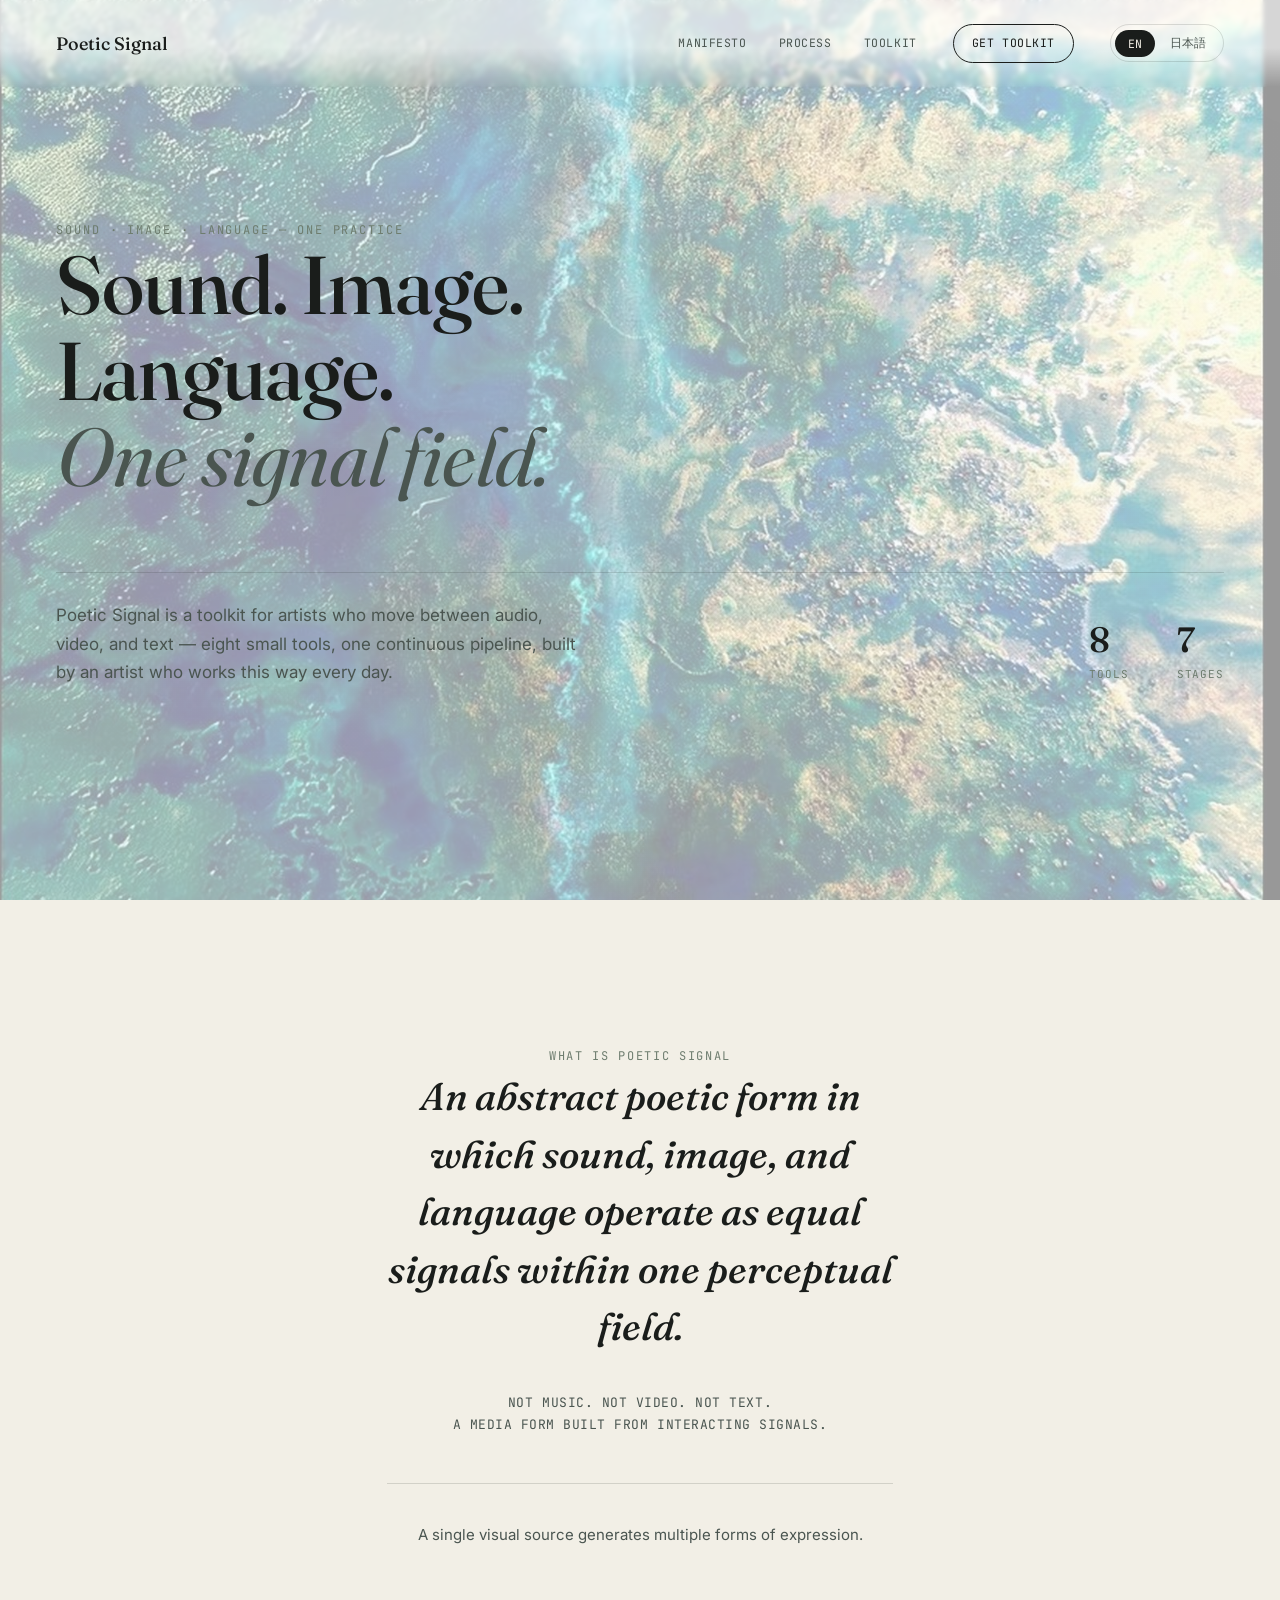
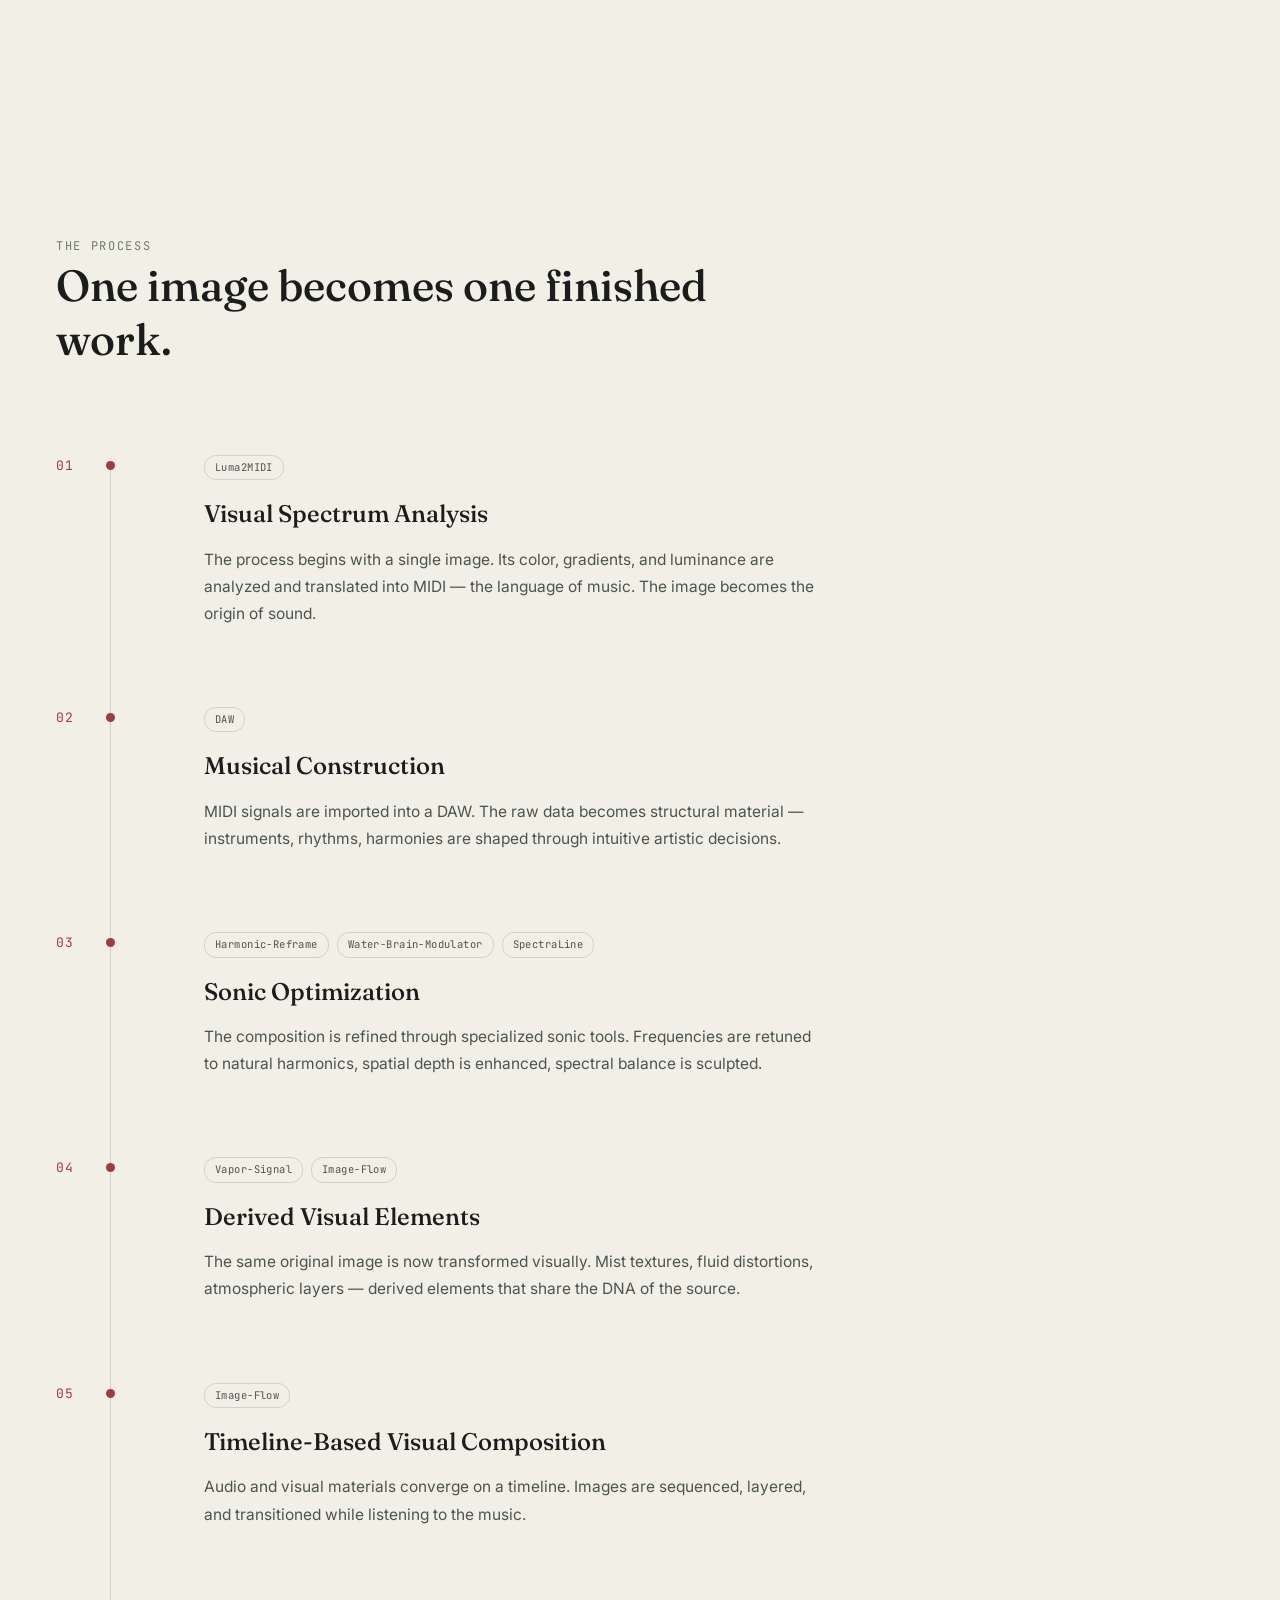
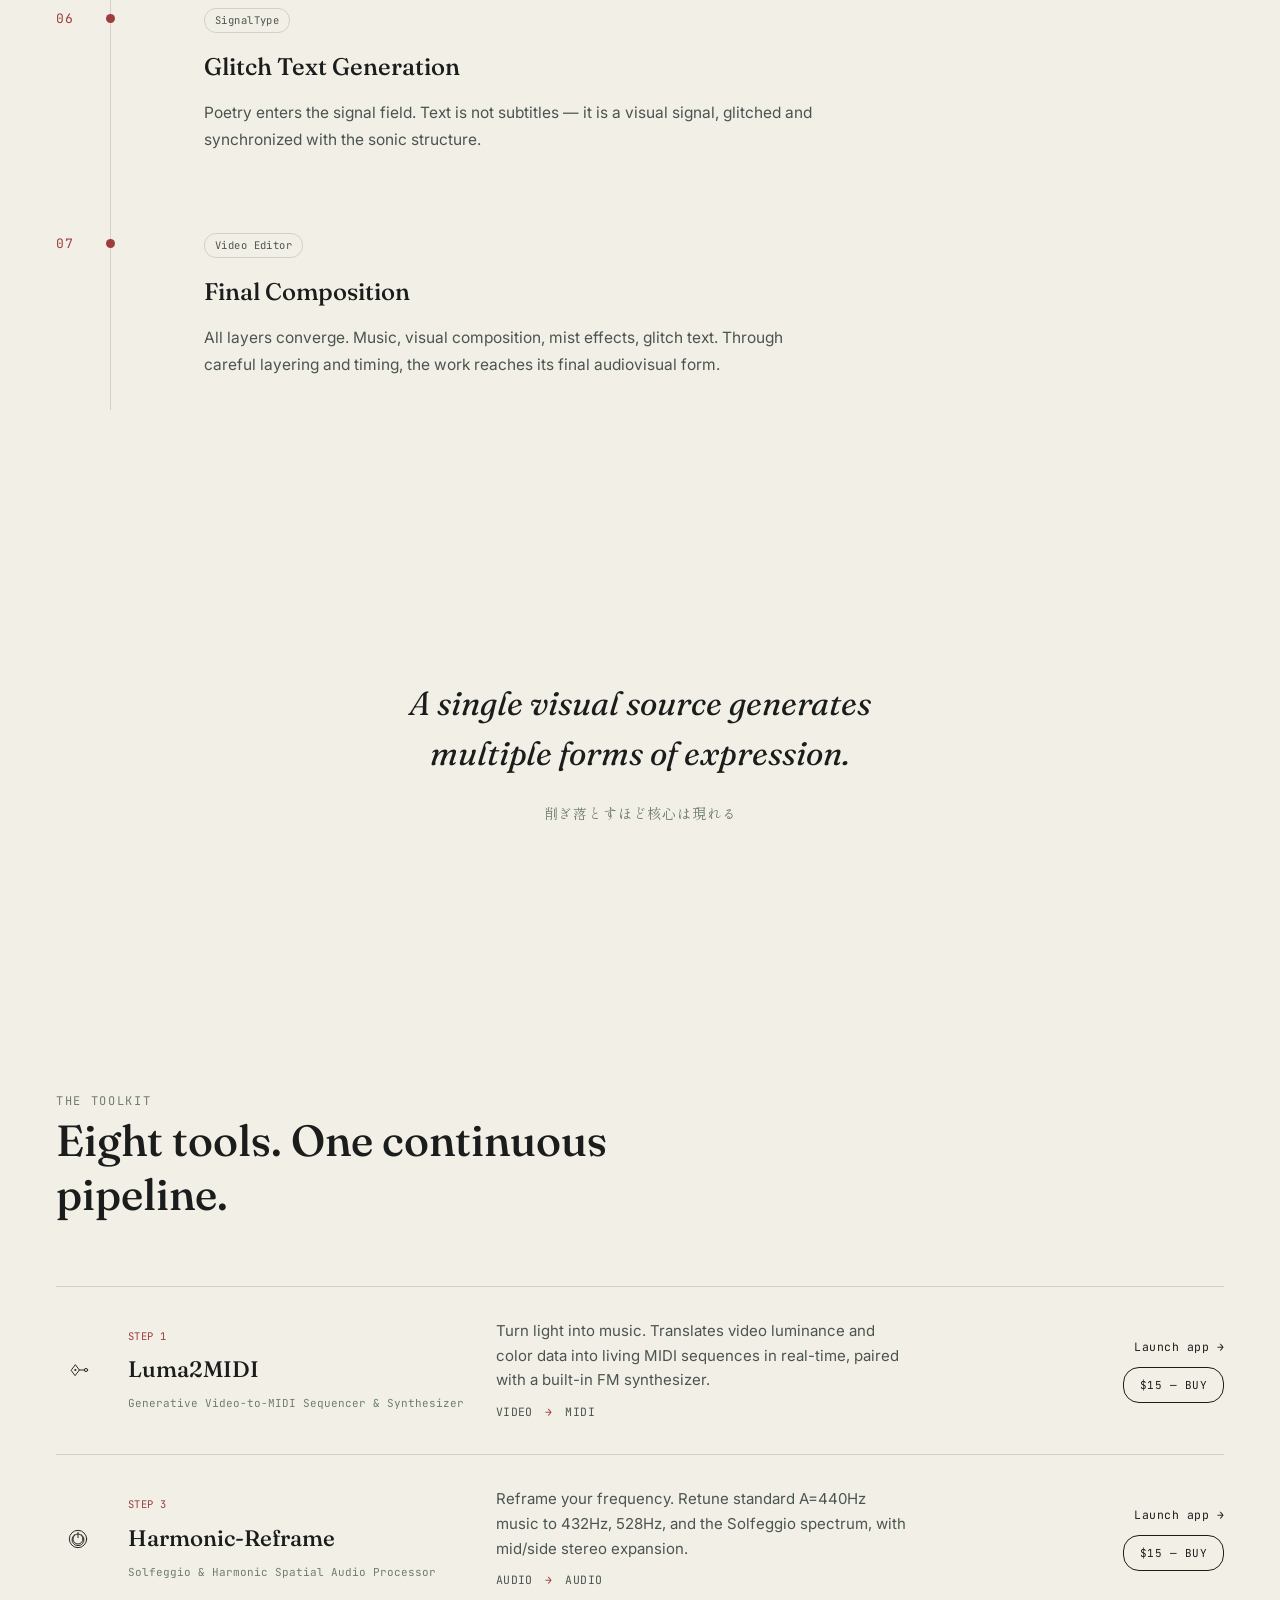
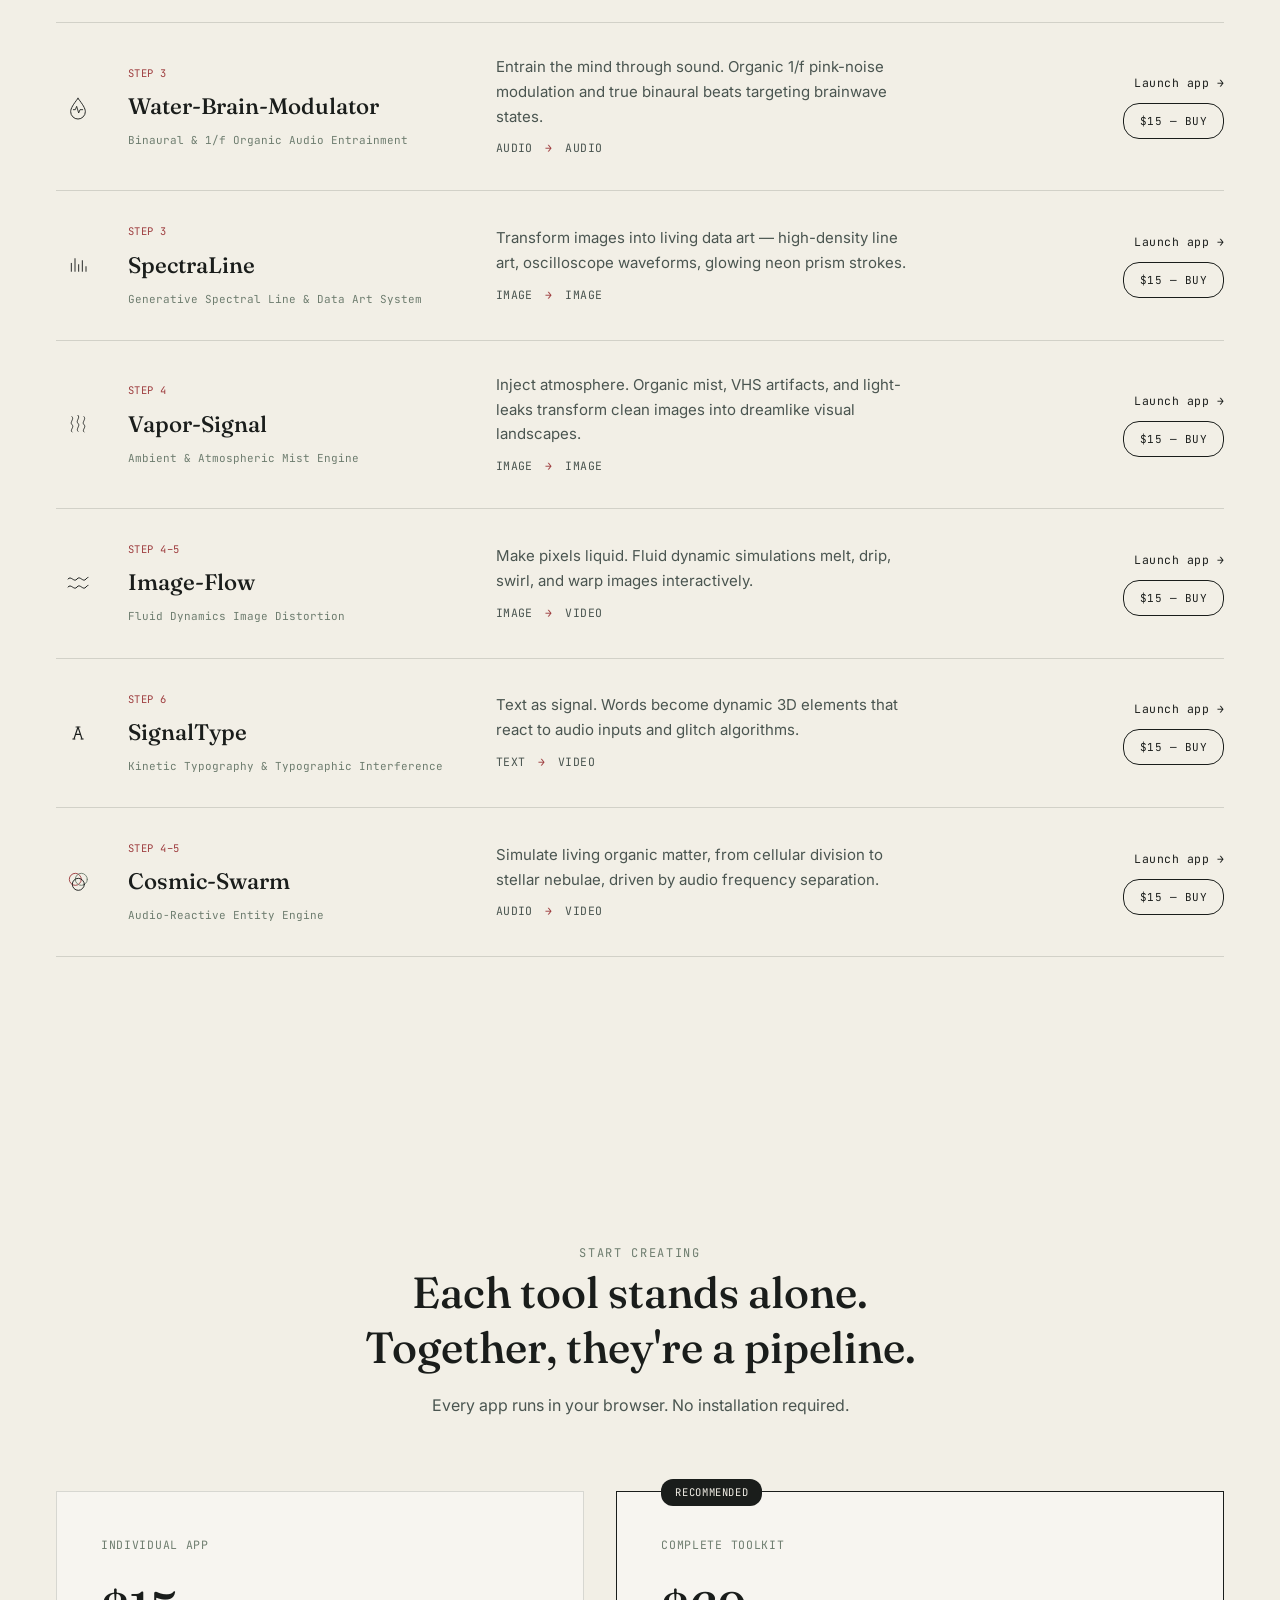
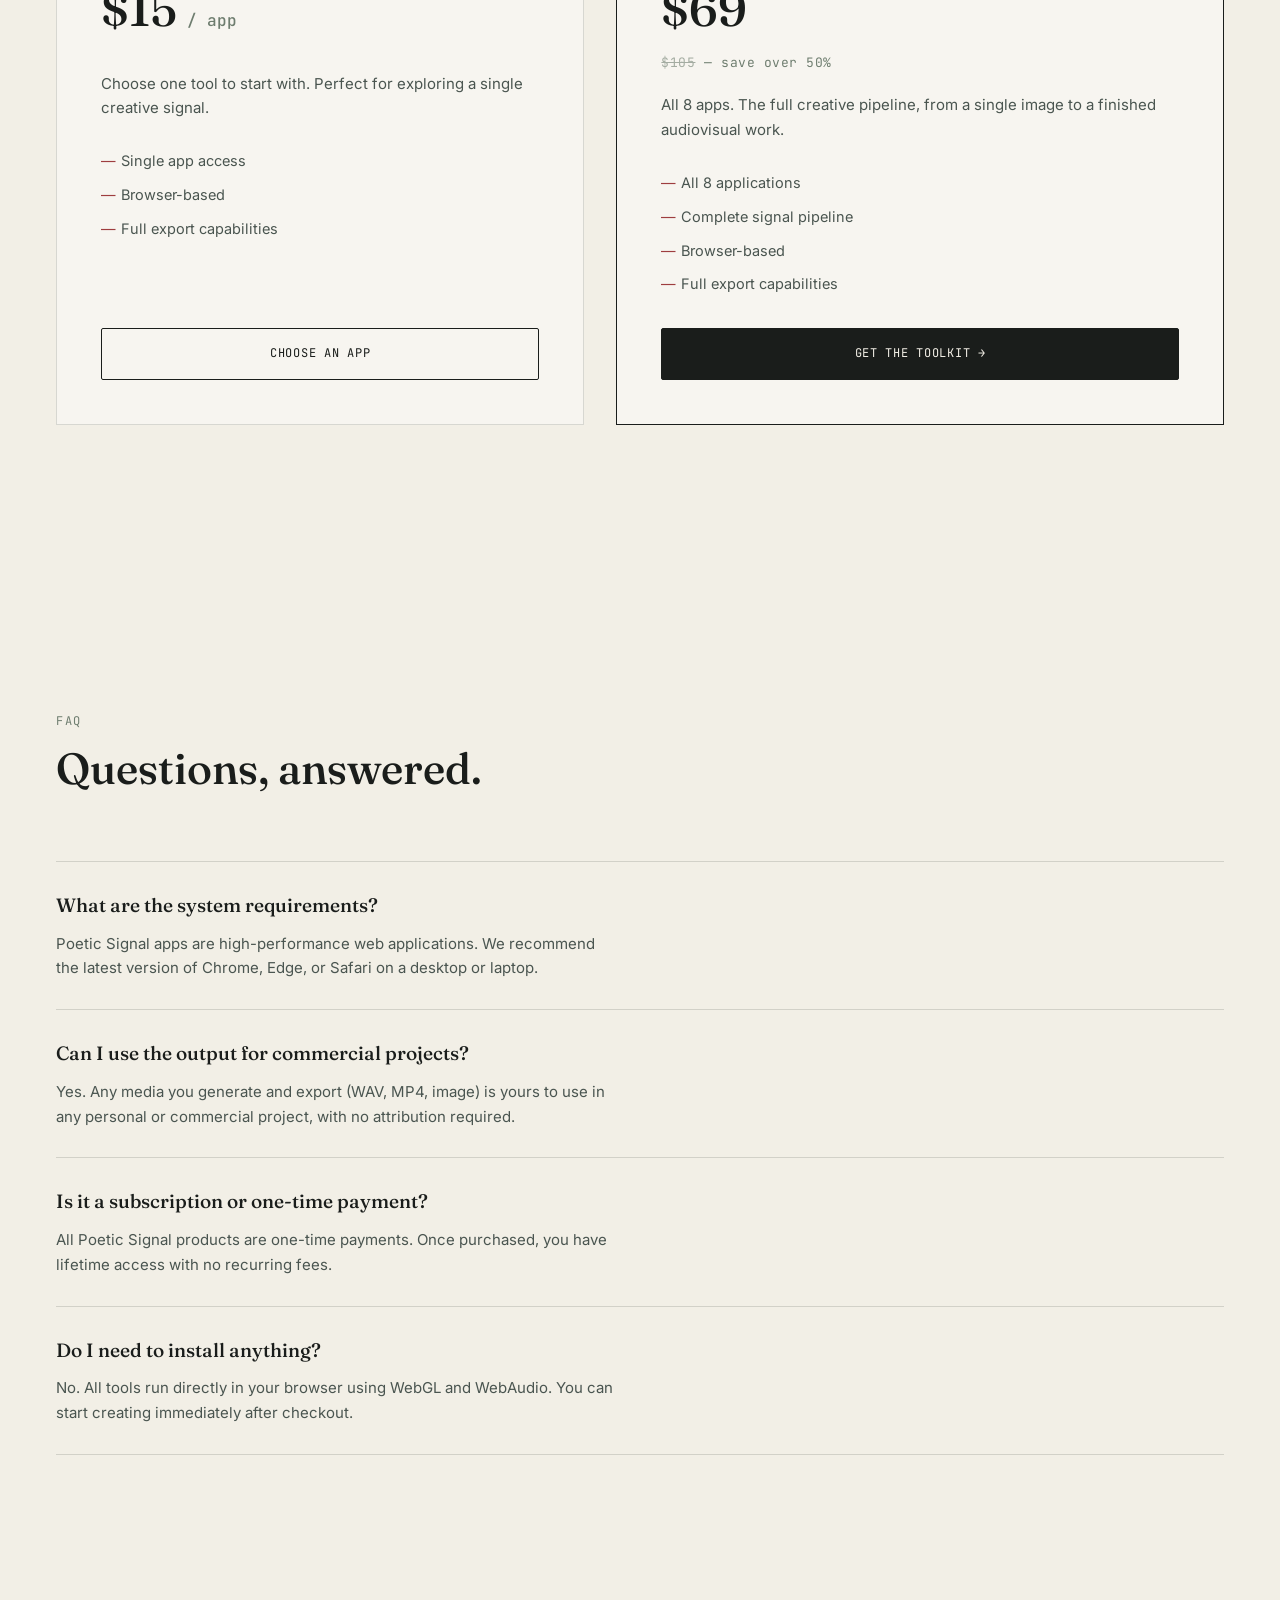
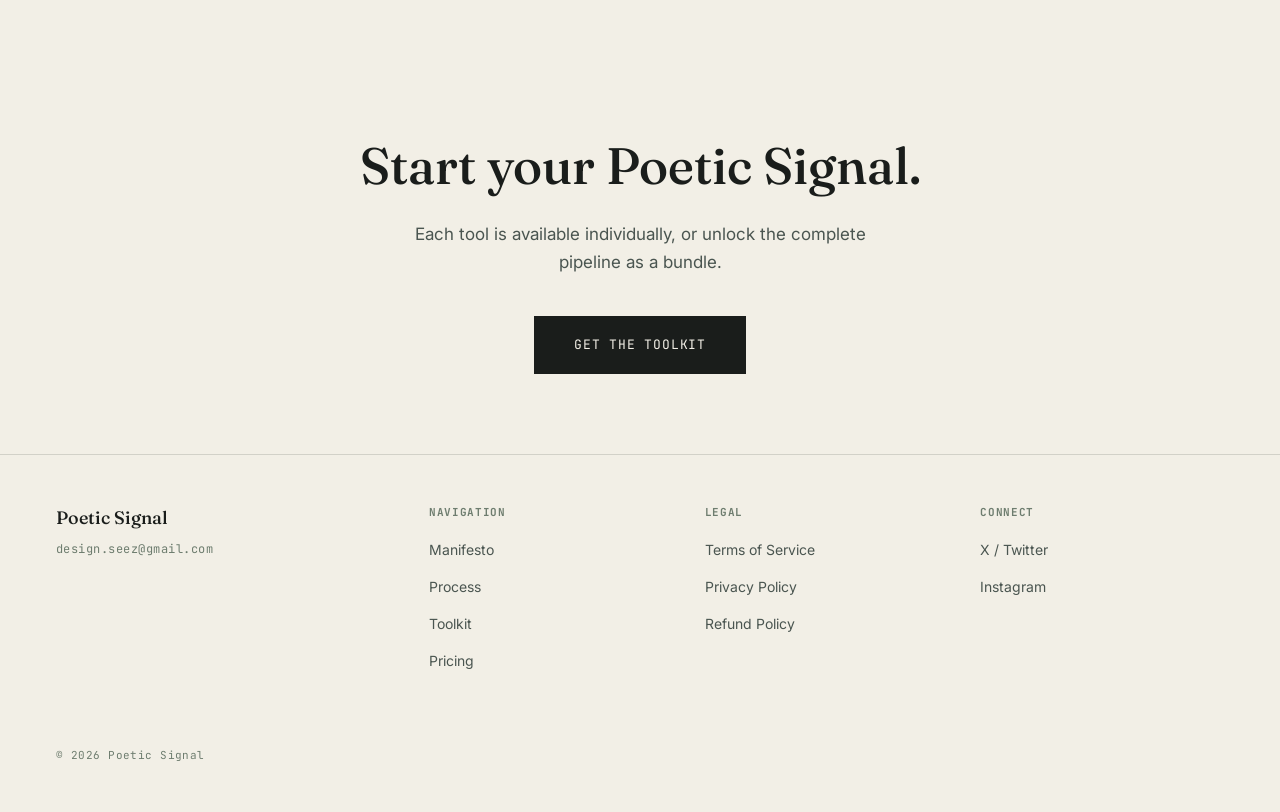
==== commit b9ccddf7: "Add Cosmic-Swarm purchase link" ====
--- a/index.html
+++ b/index.html
@@ -733,8 +733,8 @@
       </div>
       <div class="tool-actions">
         <a class="tool-link" href="https://cosmic-swarm.vercel.app/" target="_blank" rel="noopener">Launch app</a>
-        <span class="tool-buy soon" data-lang="en">Coming soon</span>
-        <span class="tool-buy soon" data-lang="jp" lang-jp>近日公開</span>
+        <a class="tool-buy" href="https://poeticsignal.lemonsqueezy.com/checkout/buy/9d1d5e7e-1cf8-4028-91ca-0d243de4be1e" target="_blank" rel="noopener" data-lang="en">$15 — Buy</a>
+        <a class="tool-buy" href="https://poeticsignal.lemonsqueezy.com/checkout/buy/9d1d5e7e-1cf8-4028-91ca-0d243de4be1e" target="_blank" rel="noopener" data-lang="jp" lang-jp>$15 — 購入</a>
       </div>
     </div>
 
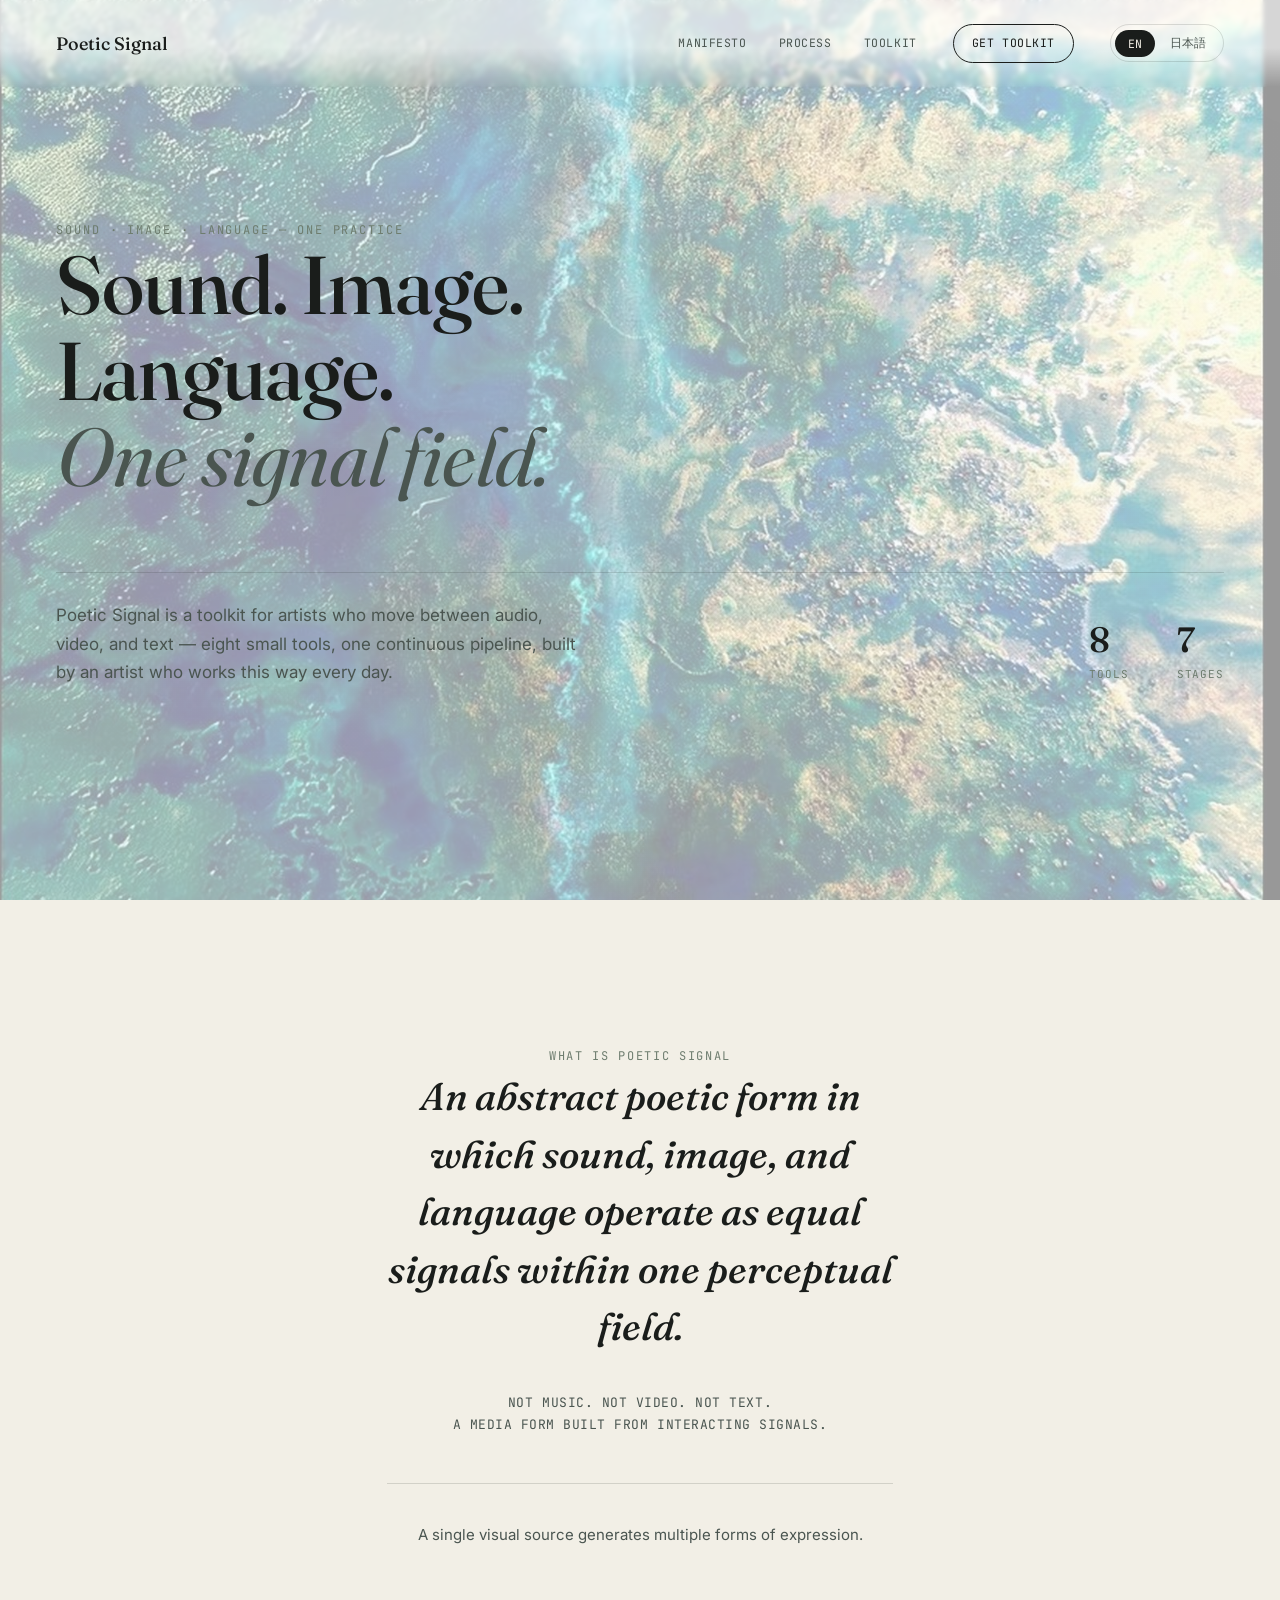
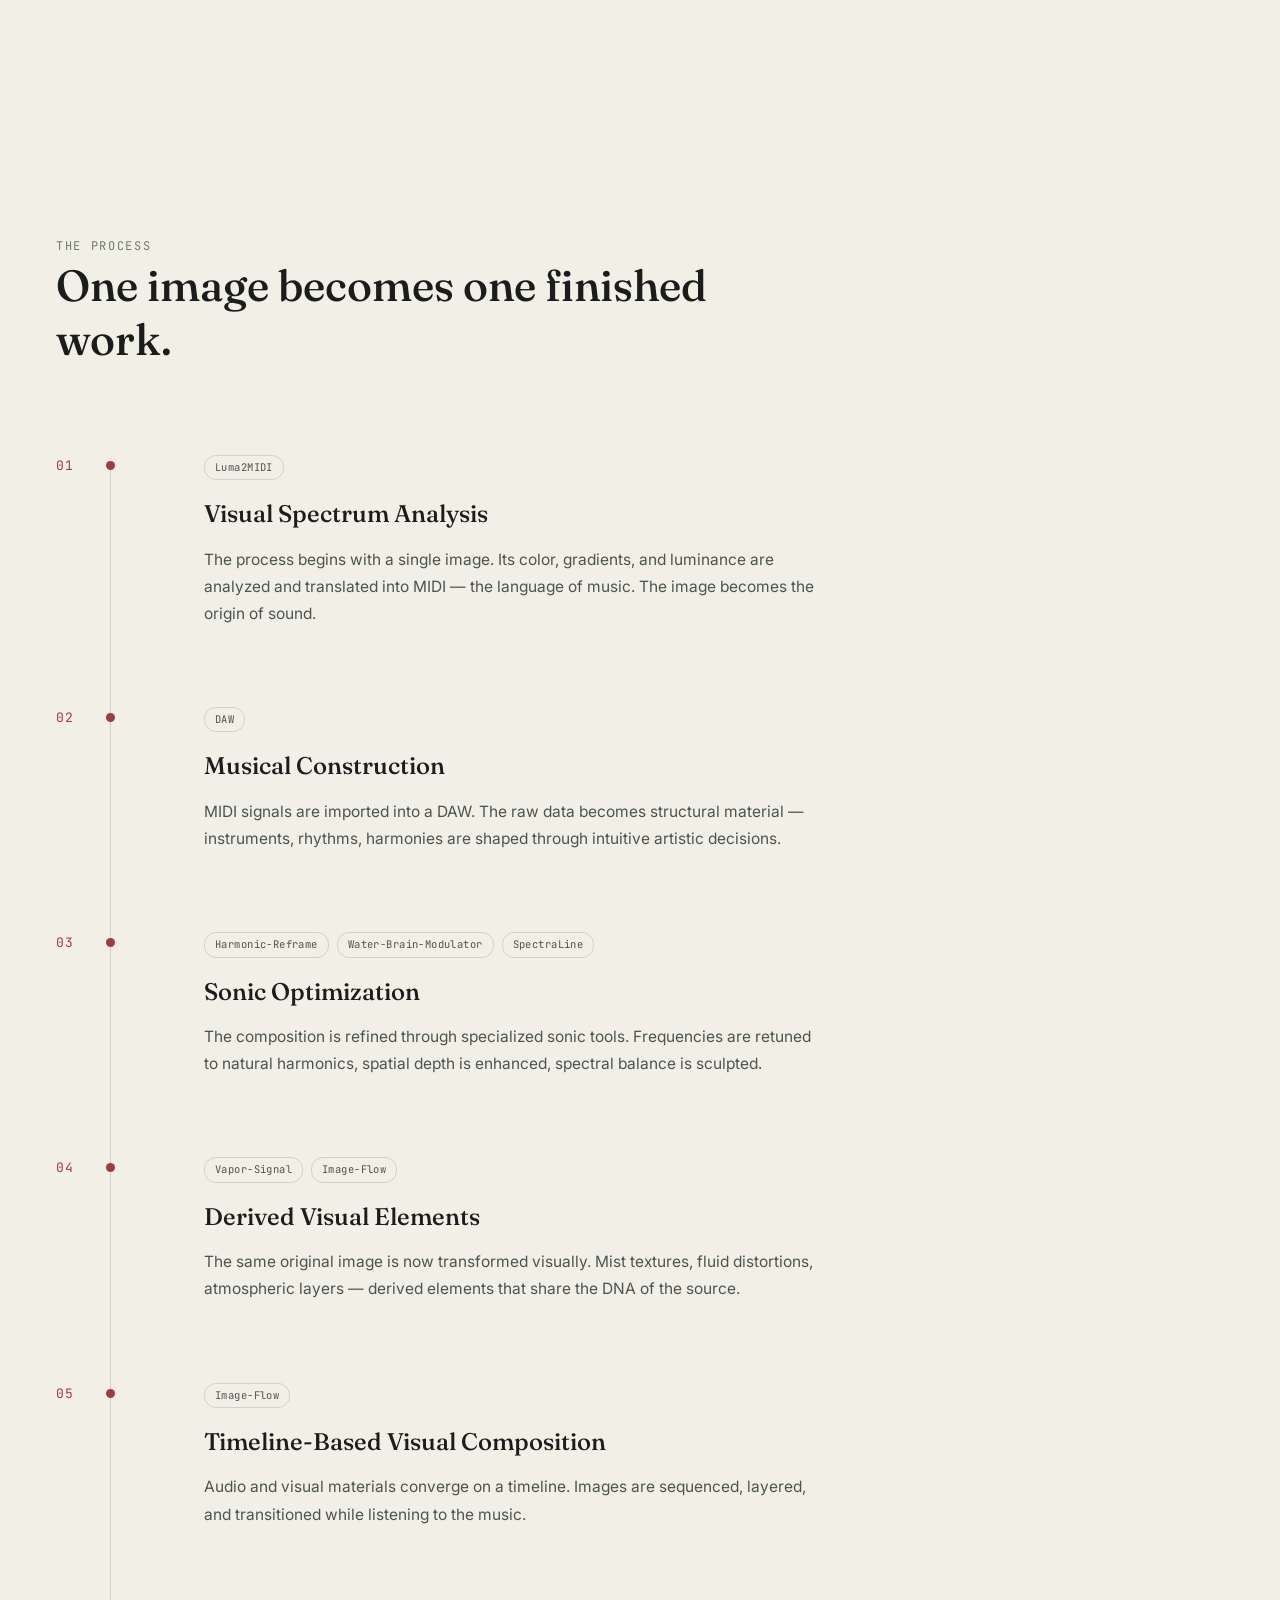
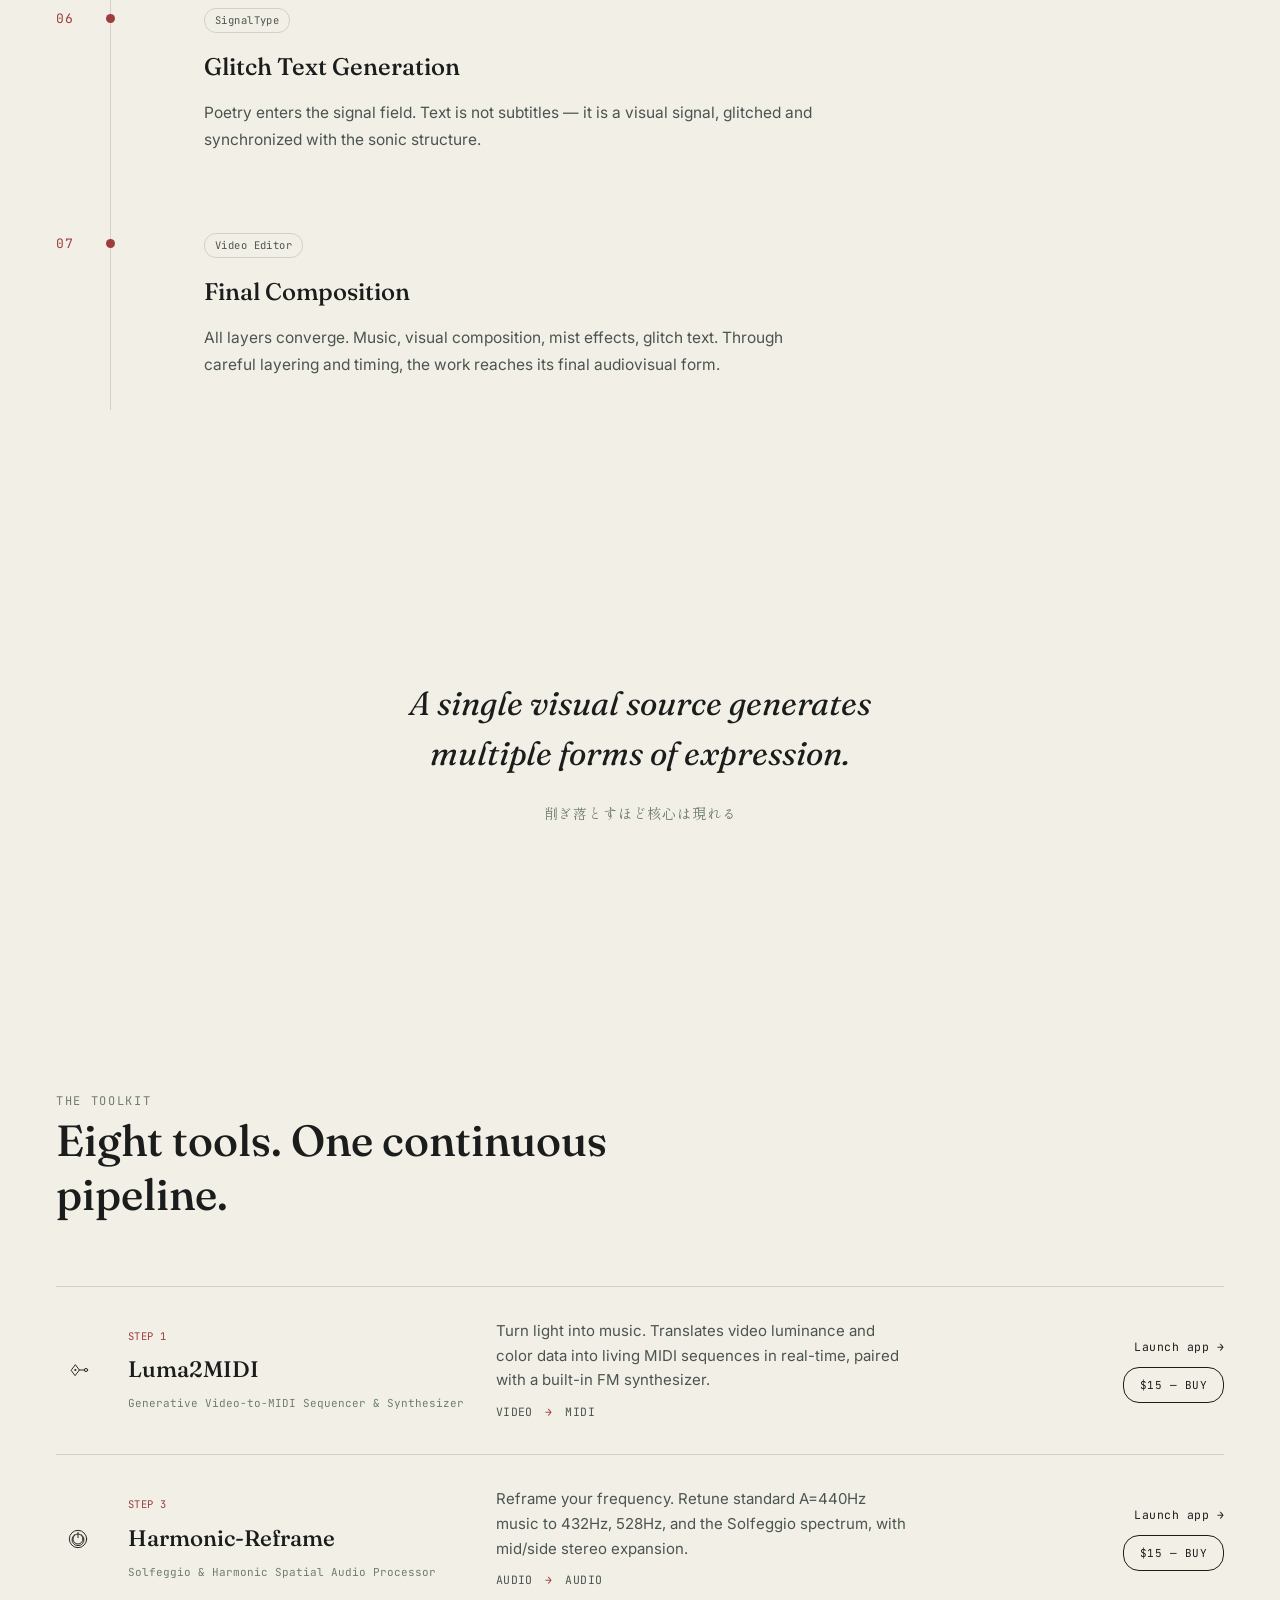
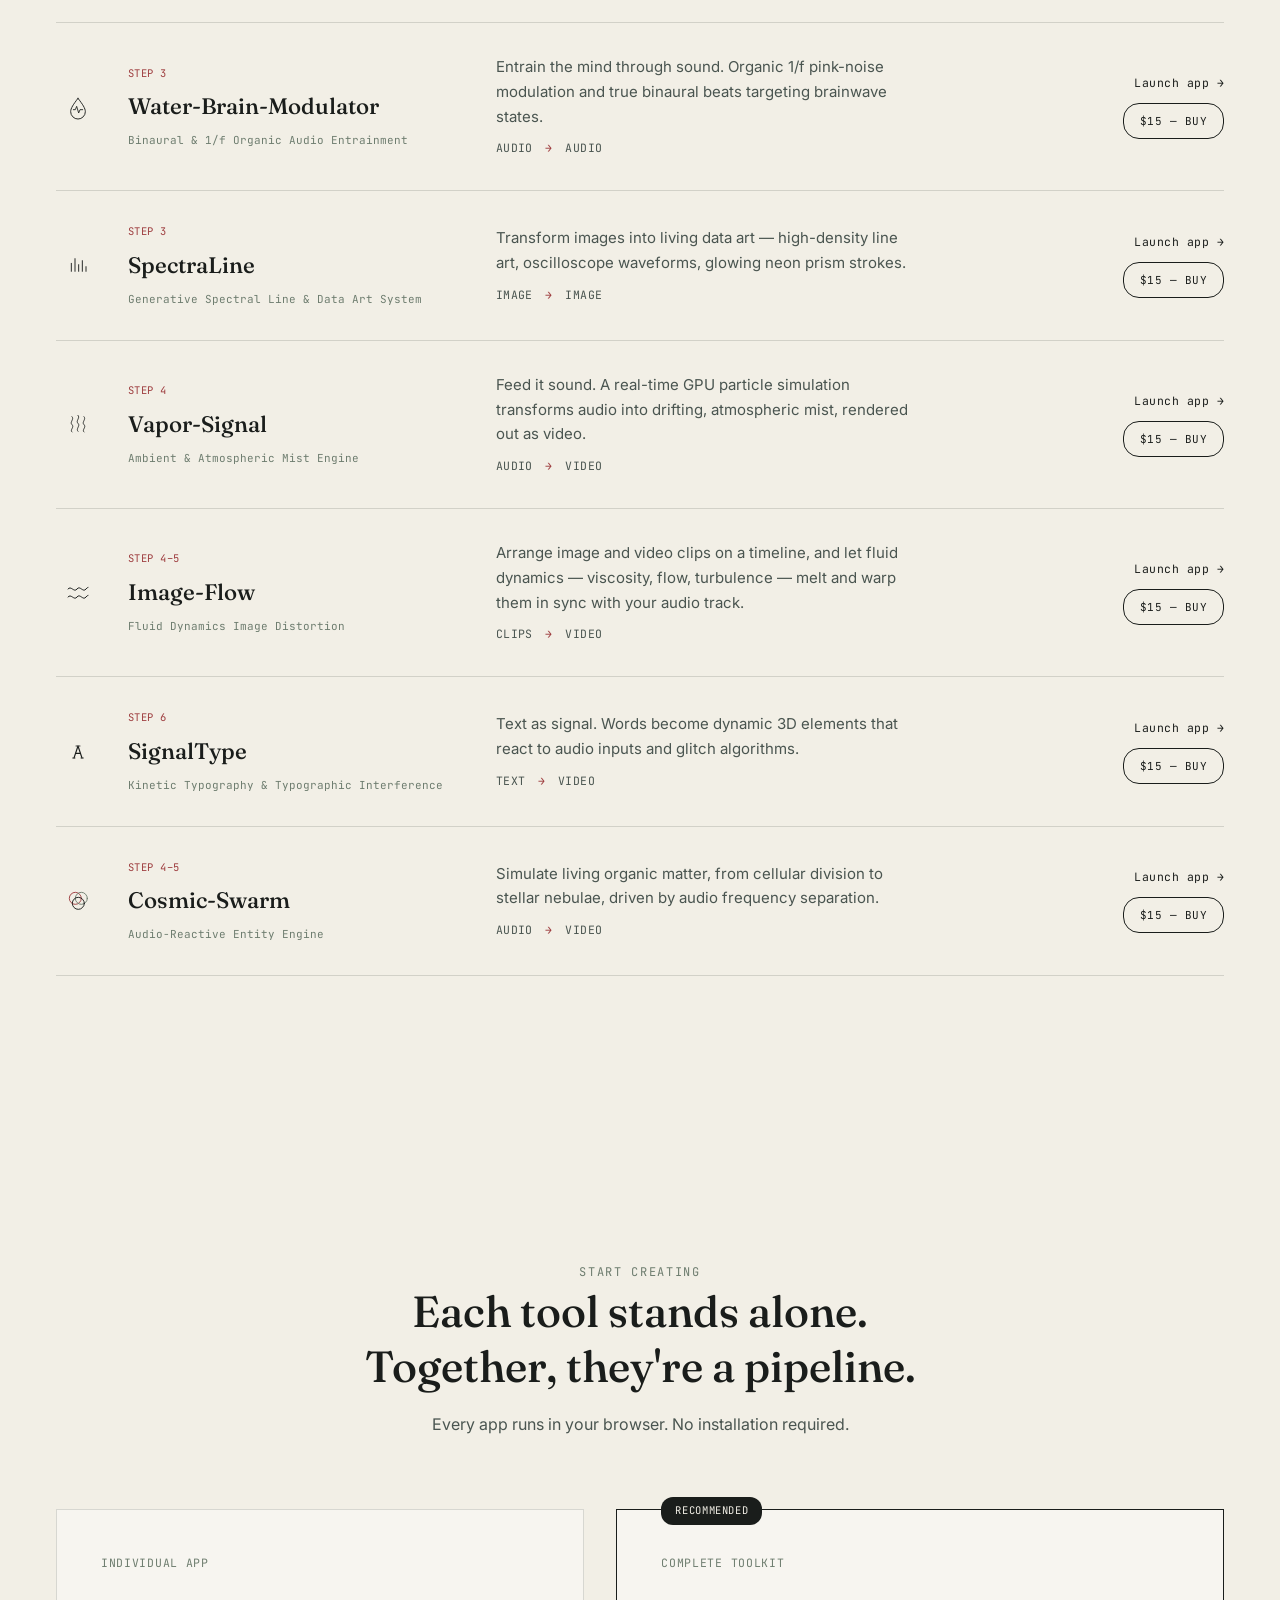
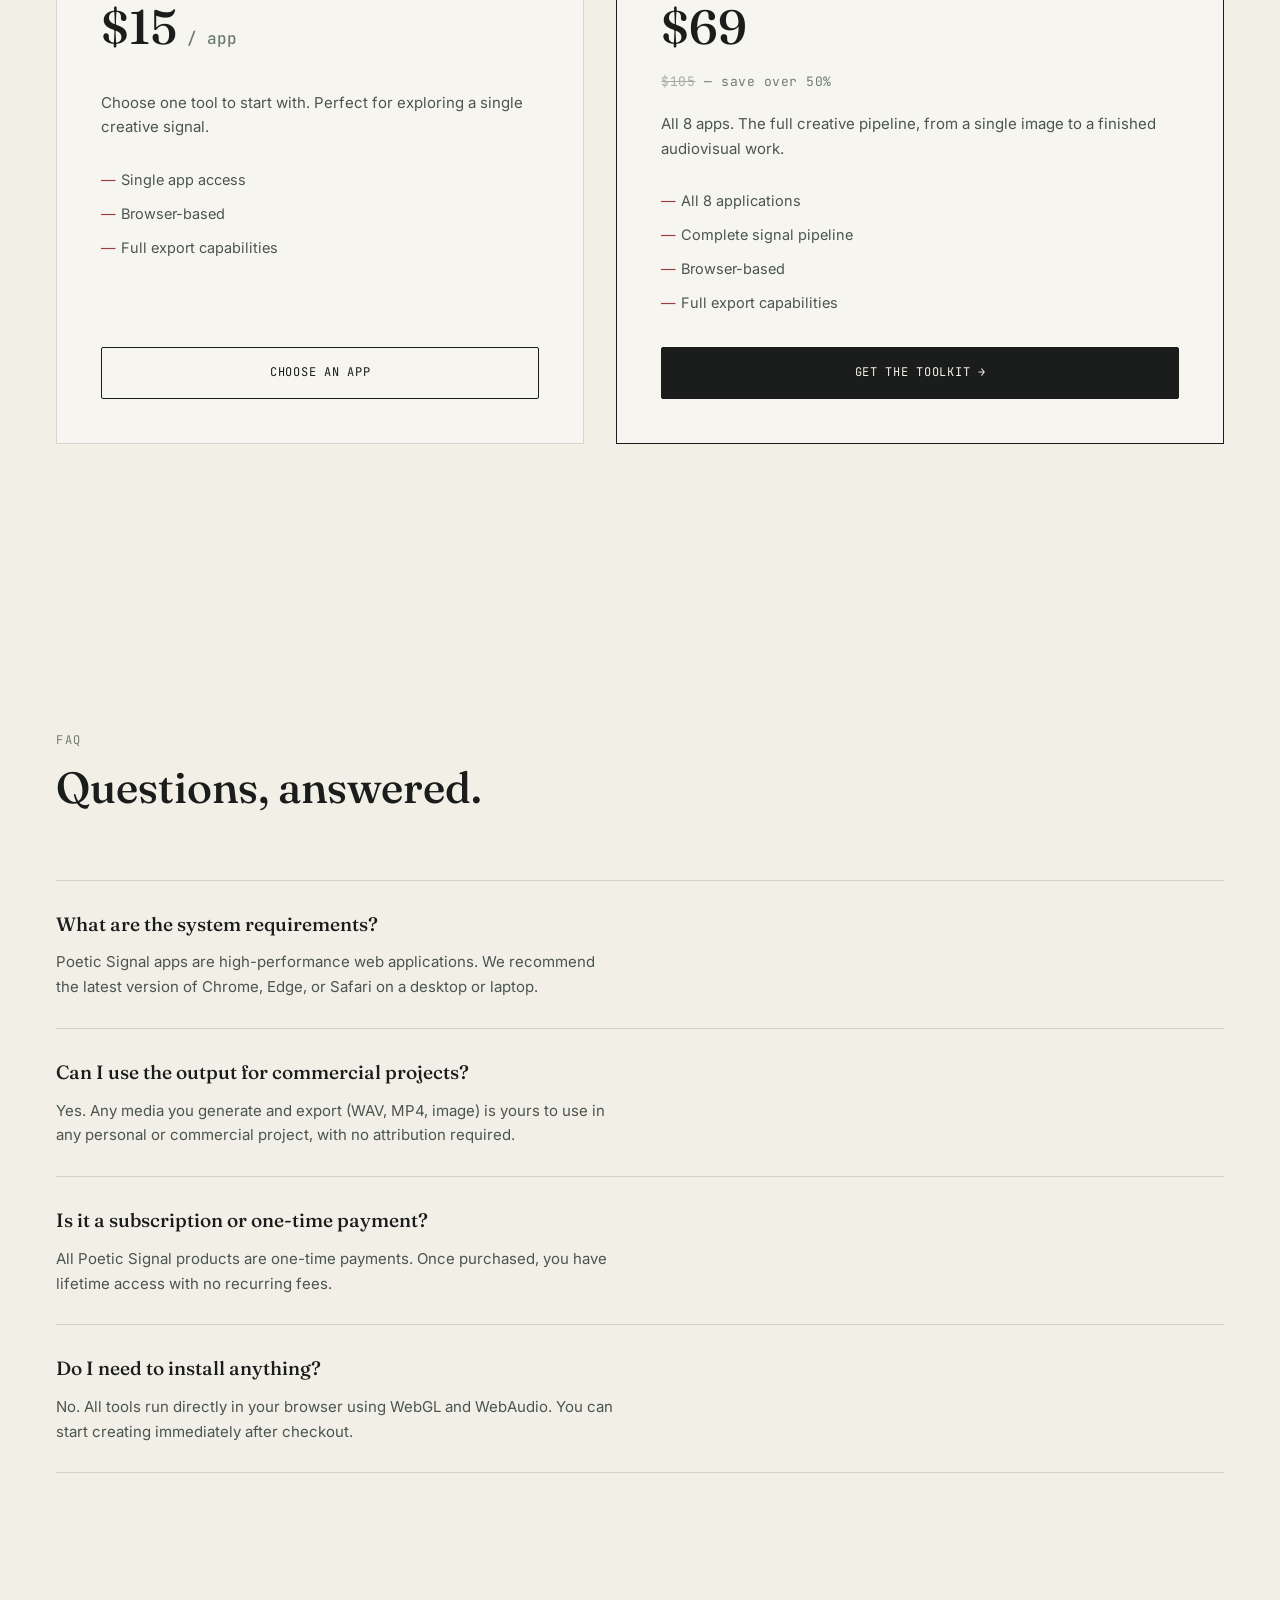
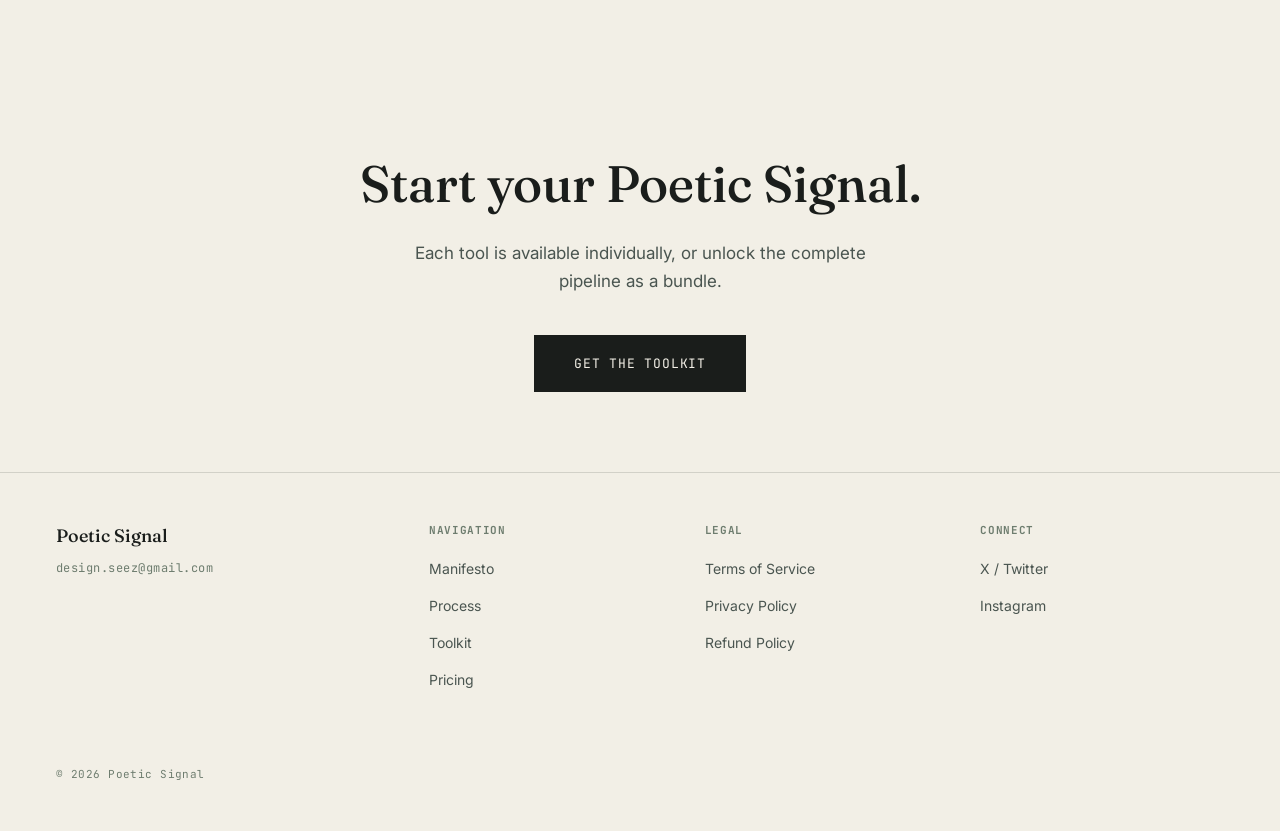
==== commit 9594a956: "Correct Vapor-Signal and Image-Flow descriptions to match actual implementation Co-Authored-By: Clau" ====
--- a/index.html
+++ b/index.html
@@ -651,9 +651,9 @@
         <div class="tool-tagline">Ambient &amp; Atmospheric Mist Engine</div>
       </div>
       <div>
-        <p class="tool-desc" data-lang="en">Inject atmosphere. Organic mist, VHS artifacts, and light-leaks transform clean images into dreamlike visual landscapes.</p>
-        <p class="tool-desc body-jp" data-lang="jp" lang-jp>空気を注入する。霧の漂い、VHSノイズ、光漏れが、クリーンな画像を夢のようなビジュアルへ変える。</p>
-        <div class="tool-io mono">IMAGE <span class="arrow">→</span> IMAGE</div>
+        <p class="tool-desc" data-lang="en">Feed it sound. A real-time GPU particle simulation transforms audio into drifting, atmospheric mist, rendered out as video.</p>
+        <p class="tool-desc body-jp" data-lang="jp" lang-jp>音を注ぎ込む。GPUによるリアルタイム粒子シミュレーションが、音声を漂うような大気のミストへと変換し、映像として書き出す。</p>
+        <div class="tool-io mono">AUDIO <span class="arrow">→</span> VIDEO</div>
       </div>
       <div class="tool-actions">
         <a class="tool-link" href="https://vapor-signal.vercel.app/" target="_blank" rel="noopener">Launch app</a>
@@ -675,9 +675,9 @@
         <div class="tool-tagline">Fluid Dynamics Image Distortion</div>
       </div>
       <div>
-        <p class="tool-desc" data-lang="en">Make pixels liquid. Fluid dynamic simulations melt, drip, swirl, and warp images interactively.</p>
-        <p class="tool-desc body-jp" data-lang="jp" lang-jp>ピクセルを液体にする。流体力学シミュレーションにより画像を溶かし、渦を巻かせる。</p>
-        <div class="tool-io mono">IMAGE <span class="arrow">→</span> VIDEO</div>
+        <p class="tool-desc" data-lang="en">Arrange image and video clips on a timeline, and let fluid dynamics — viscosity, flow, turbulence — melt and warp them in sync with your audio track.</p>
+        <p class="tool-desc body-jp" data-lang="jp" lang-jp>画像や映像のクリップをタイムラインに並べ、粘度・流速・乱流といった流体力学のパラメータで、音声に同期させながら溶かし歪ませる。</p>
+        <div class="tool-io mono">CLIPS <span class="arrow">→</span> VIDEO</div>
       </div>
       <div class="tool-actions">
         <a class="tool-link" href="https://image-flow-taupe.vercel.app/" target="_blank" rel="noopener">Launch app</a>
@@ -732,7 +732,7 @@
         <div class="tool-io mono">AUDIO <span class="arrow">→</span> VIDEO</div>
       </div>
       <div class="tool-actions">
-        <a class="tool-link" href="https://cosmic-swarm.vercel.app/" target="_blank" rel="noopener">Launch app</a>
+        <a class="tool-link" href="https://cosmic-swarm-demo01.vercel.app/" target="_blank" rel="noopener">Launch app</a>
         <a class="tool-buy" href="https://poeticsignal.lemonsqueezy.com/checkout/buy/9d1d5e7e-1cf8-4028-91ca-0d243de4be1e" target="_blank" rel="noopener" data-lang="en">$15 — Buy</a>
         <a class="tool-buy" href="https://poeticsignal.lemonsqueezy.com/checkout/buy/9d1d5e7e-1cf8-4028-91ca-0d243de4be1e" target="_blank" rel="noopener" data-lang="jp" lang-jp>$15 — 購入</a>
       </div>
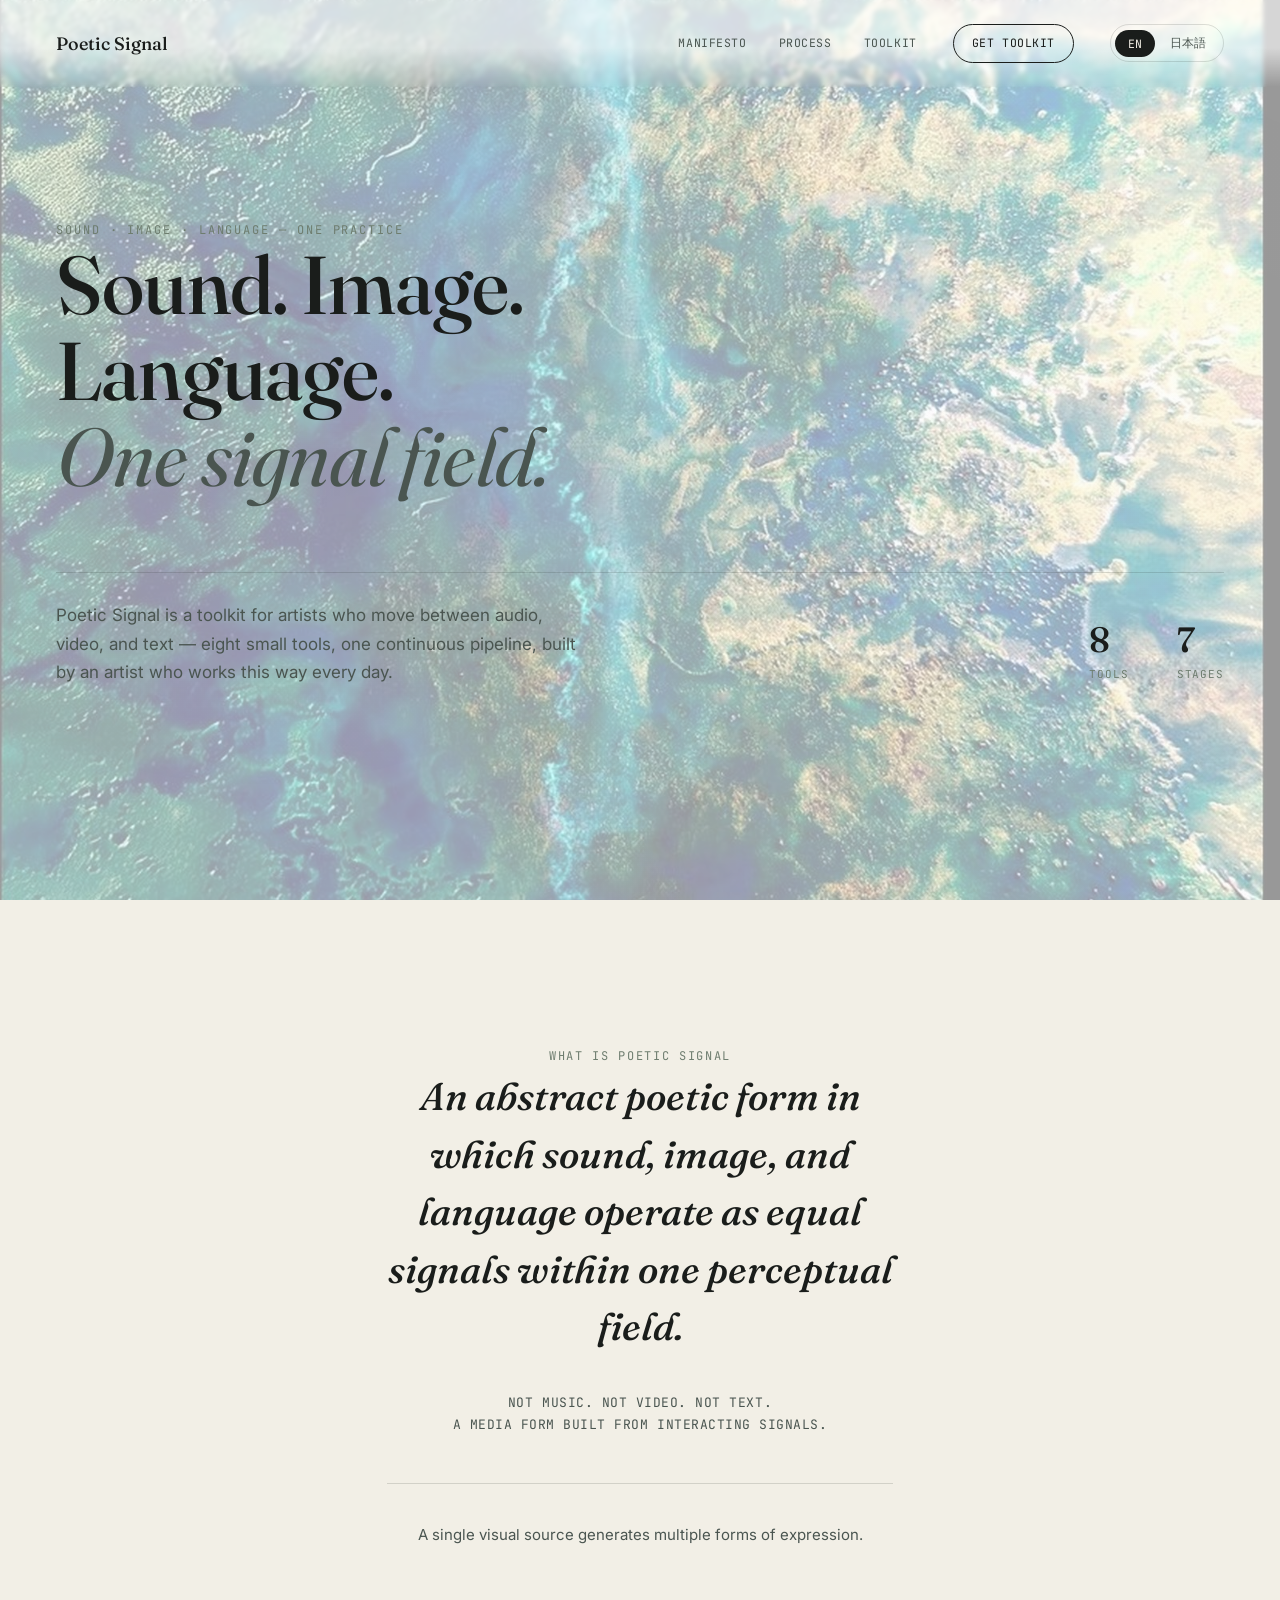
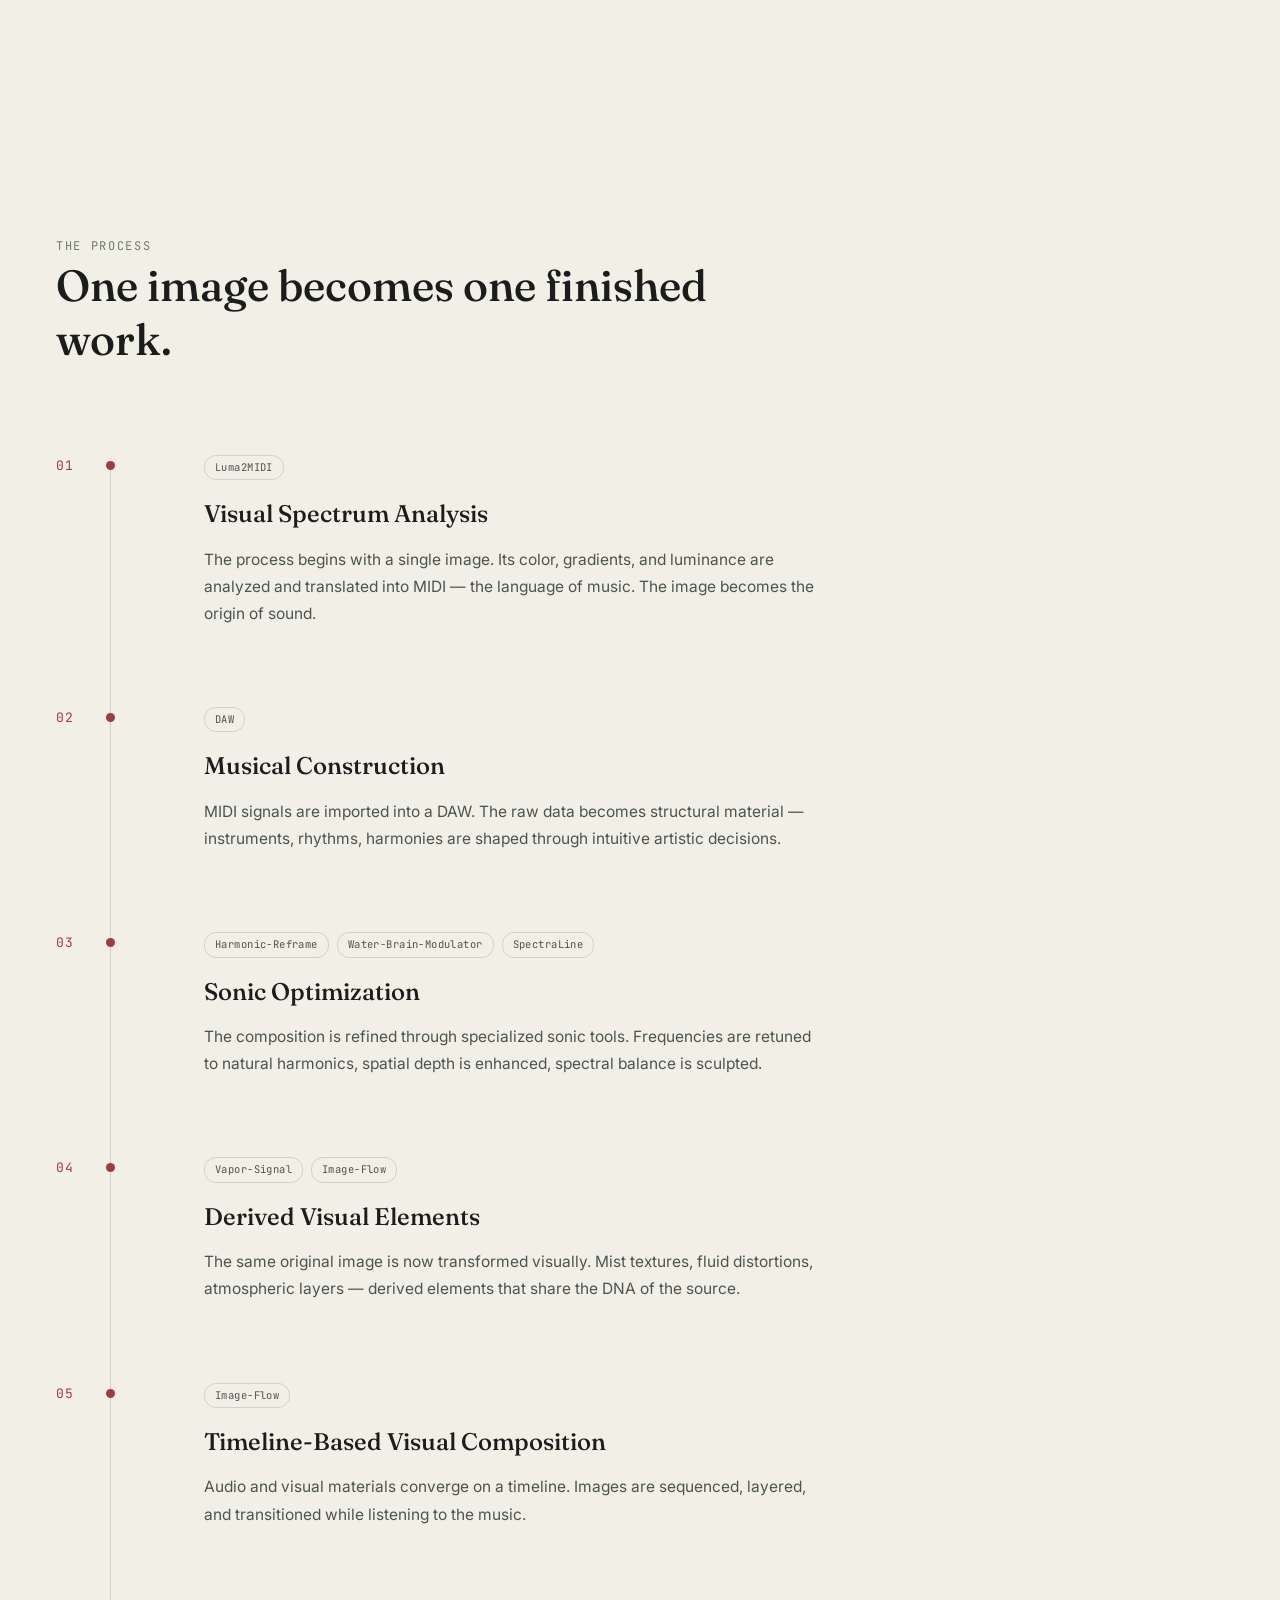
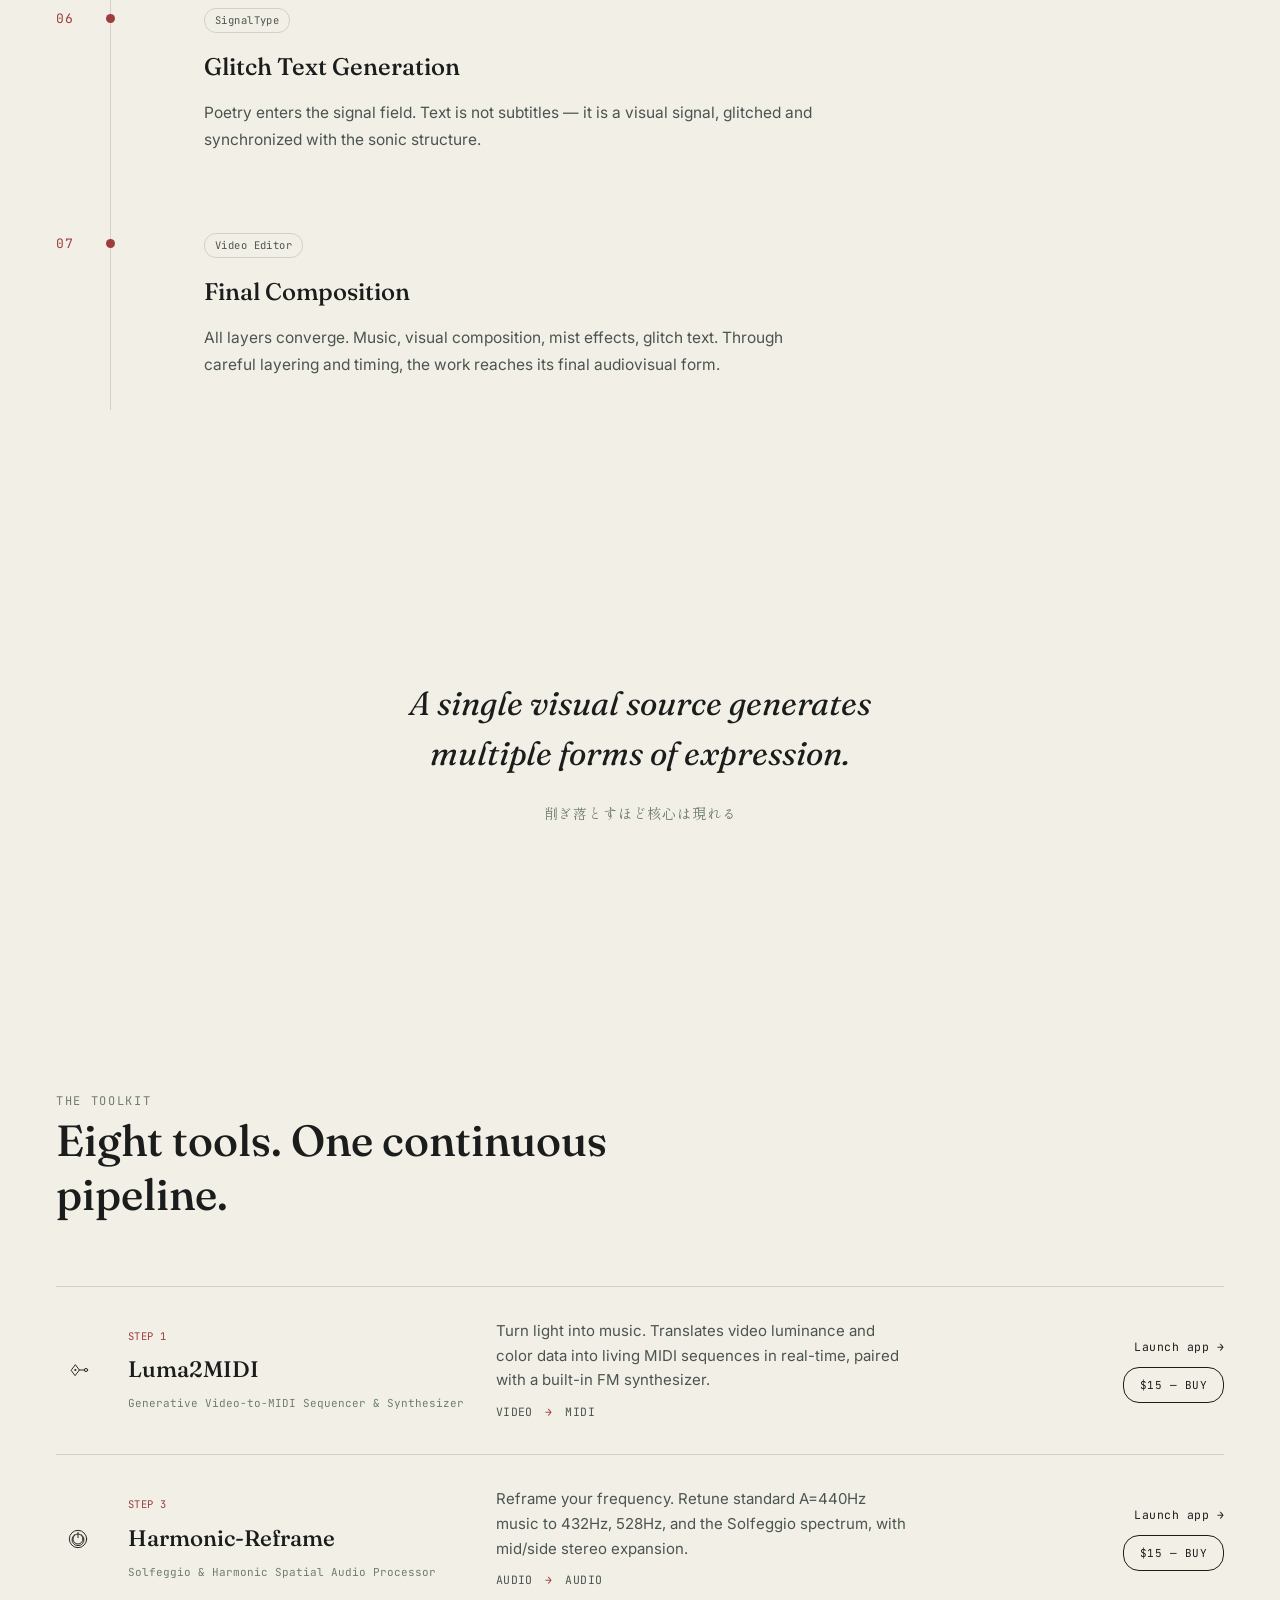
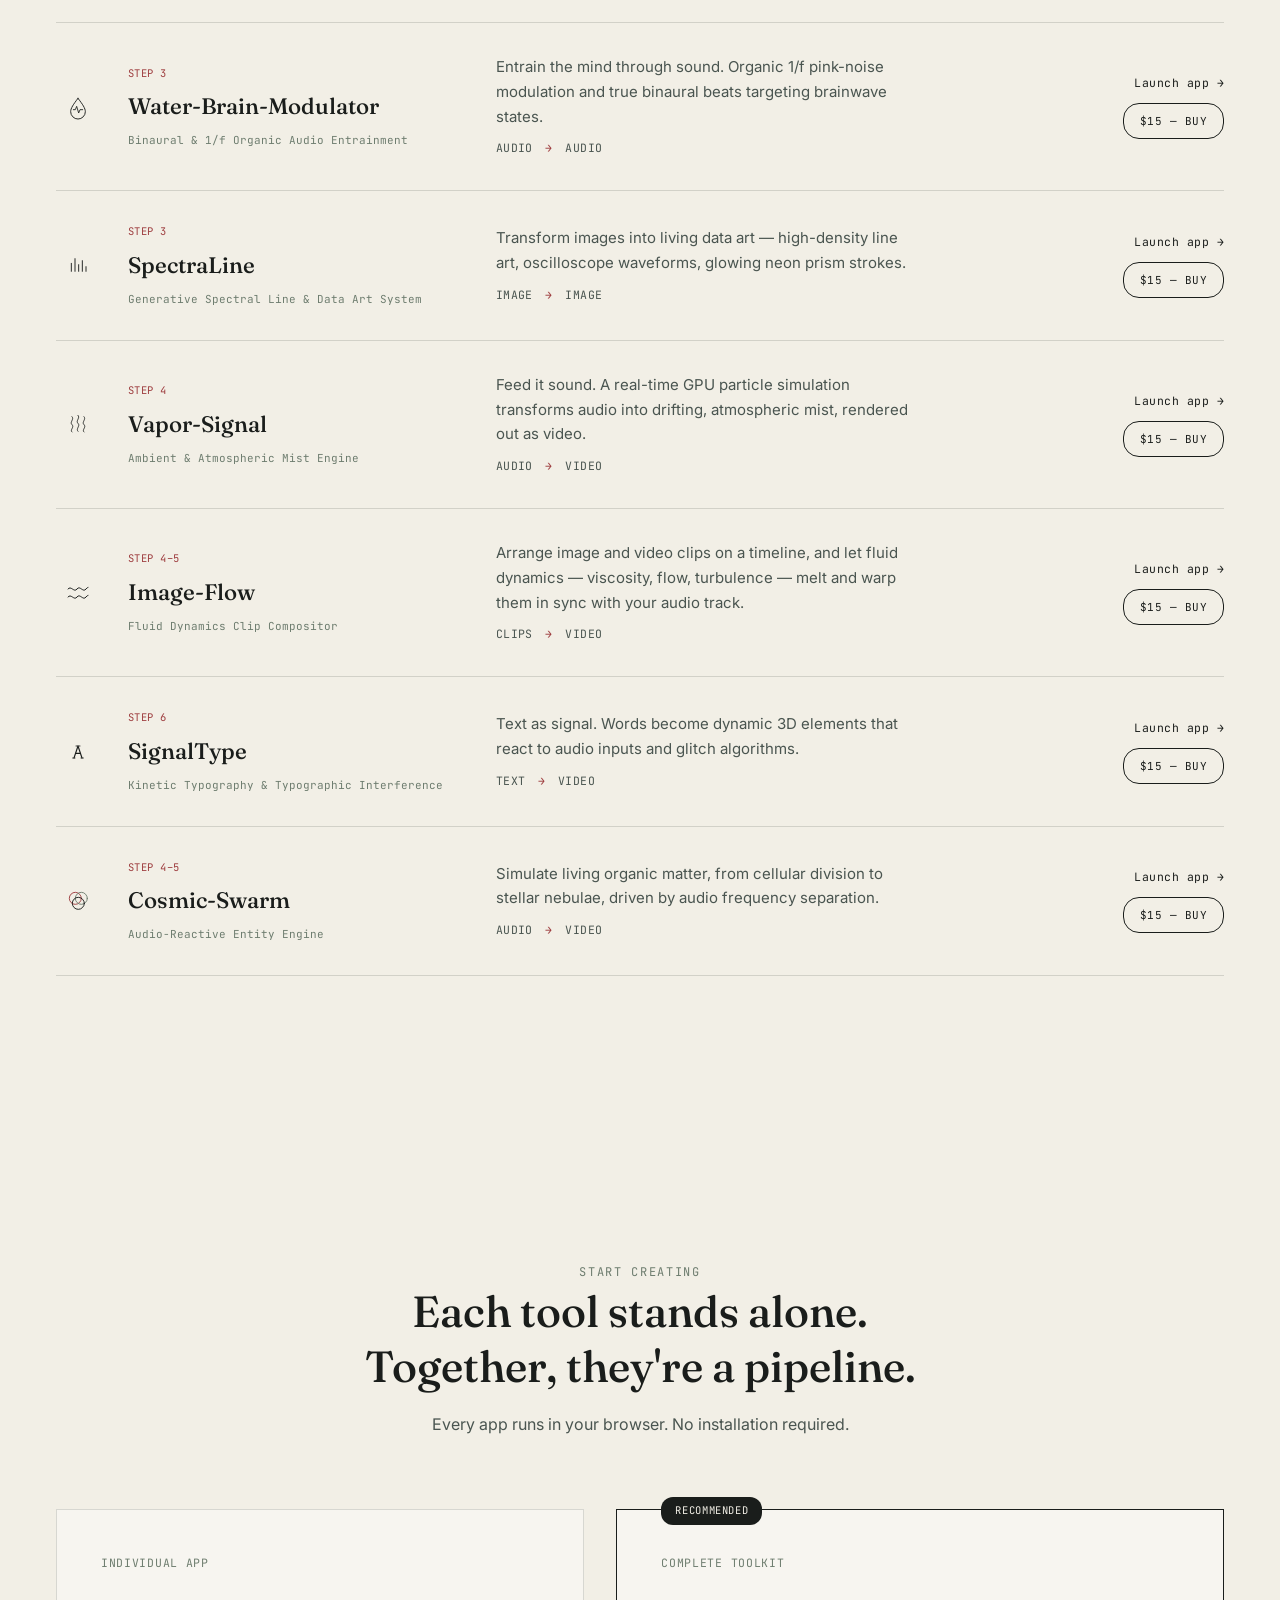
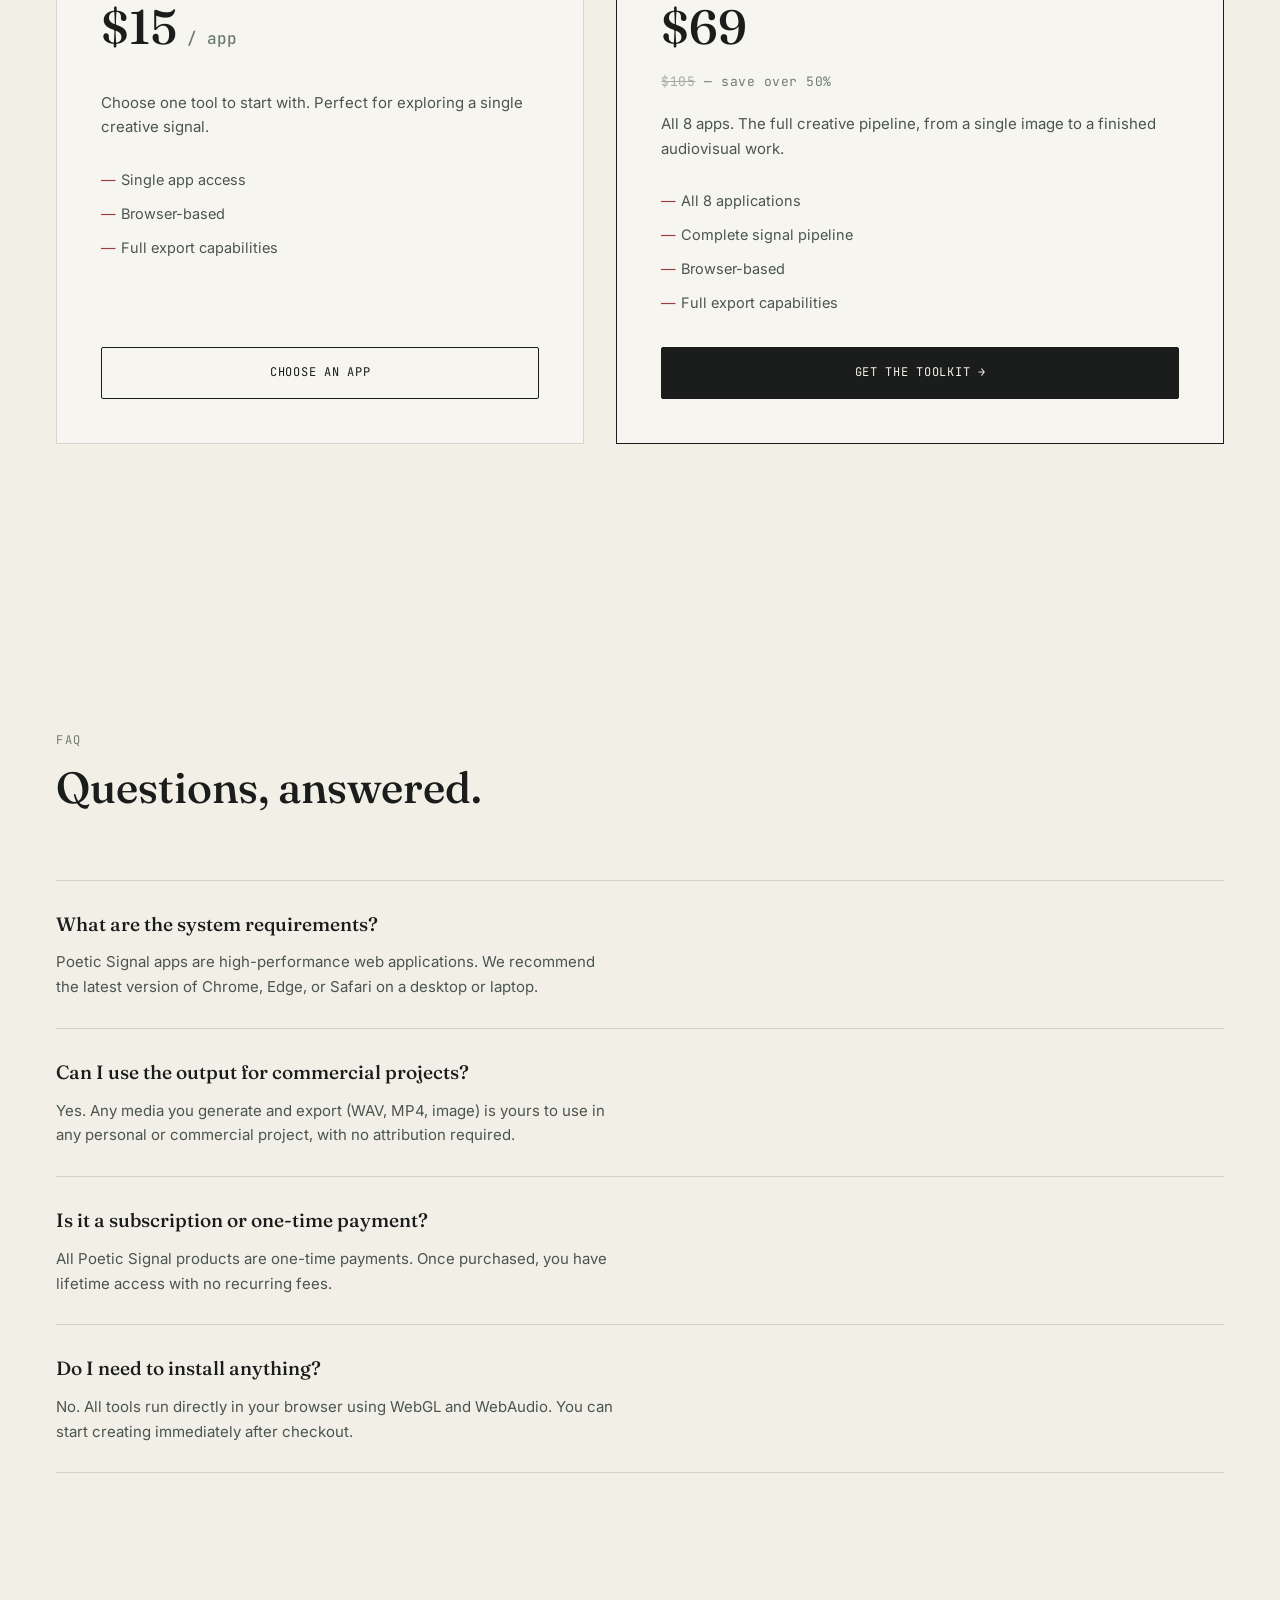
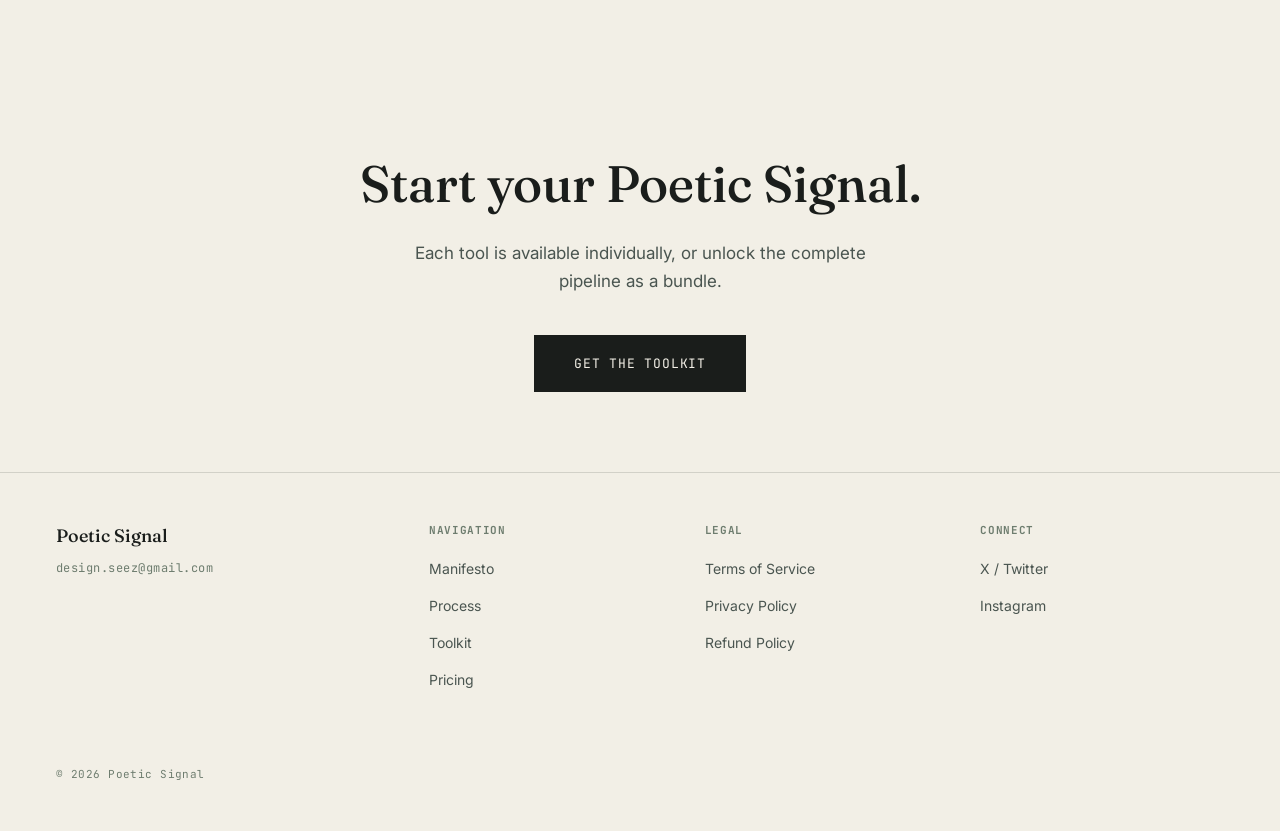
==== commit abef9fcb: "Align Image-Flow tagline with corrected README Co-Authored-By: Claude Opus 5 <noreply@anthropic.com>" ====
--- a/index.html
+++ b/index.html
@@ -672,7 +672,7 @@
       <div>
         <span class="tool-id mono">STEP 4–5</span>
         <div class="tool-name display">Image-Flow</div>
-        <div class="tool-tagline">Fluid Dynamics Image Distortion</div>
+        <div class="tool-tagline">Fluid Dynamics Clip Compositor</div>
       </div>
       <div>
         <p class="tool-desc" data-lang="en">Arrange image and video clips on a timeline, and let fluid dynamics — viscosity, flow, turbulence — melt and warp them in sync with your audio track.</p>
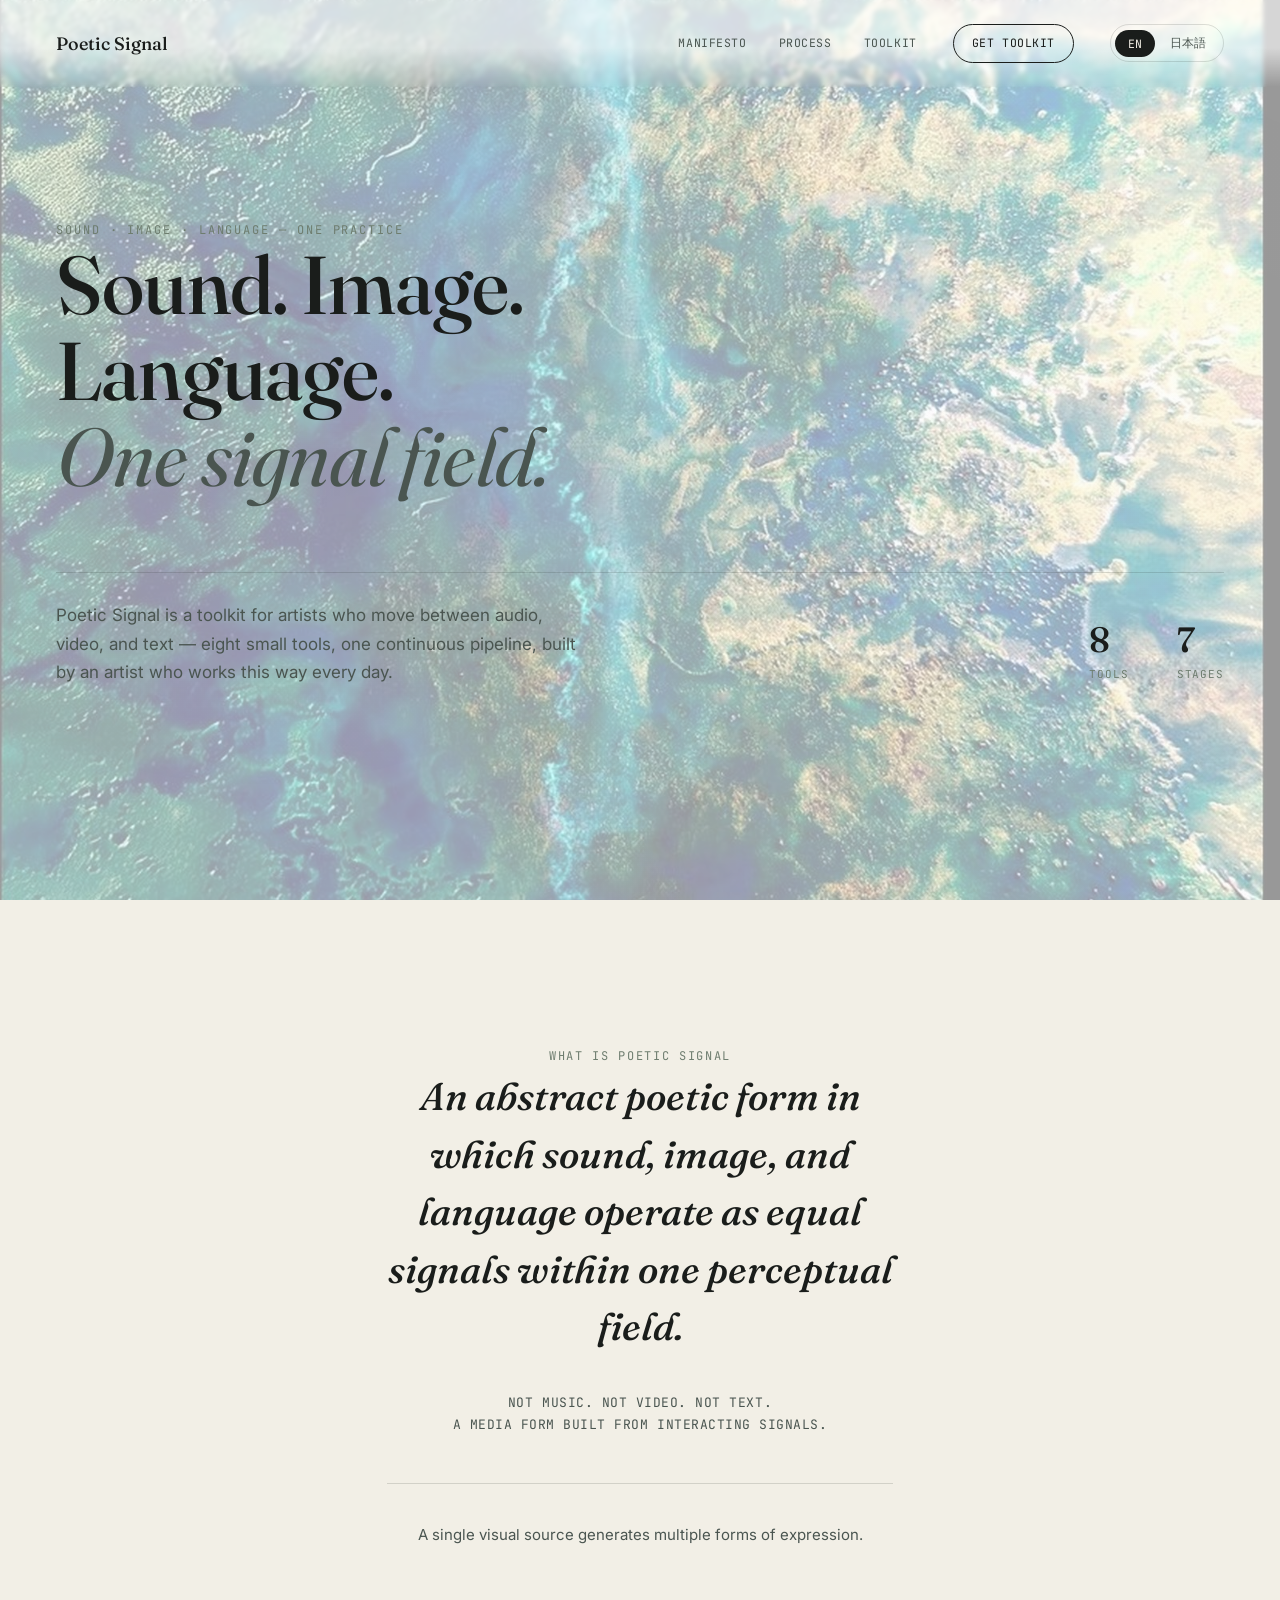
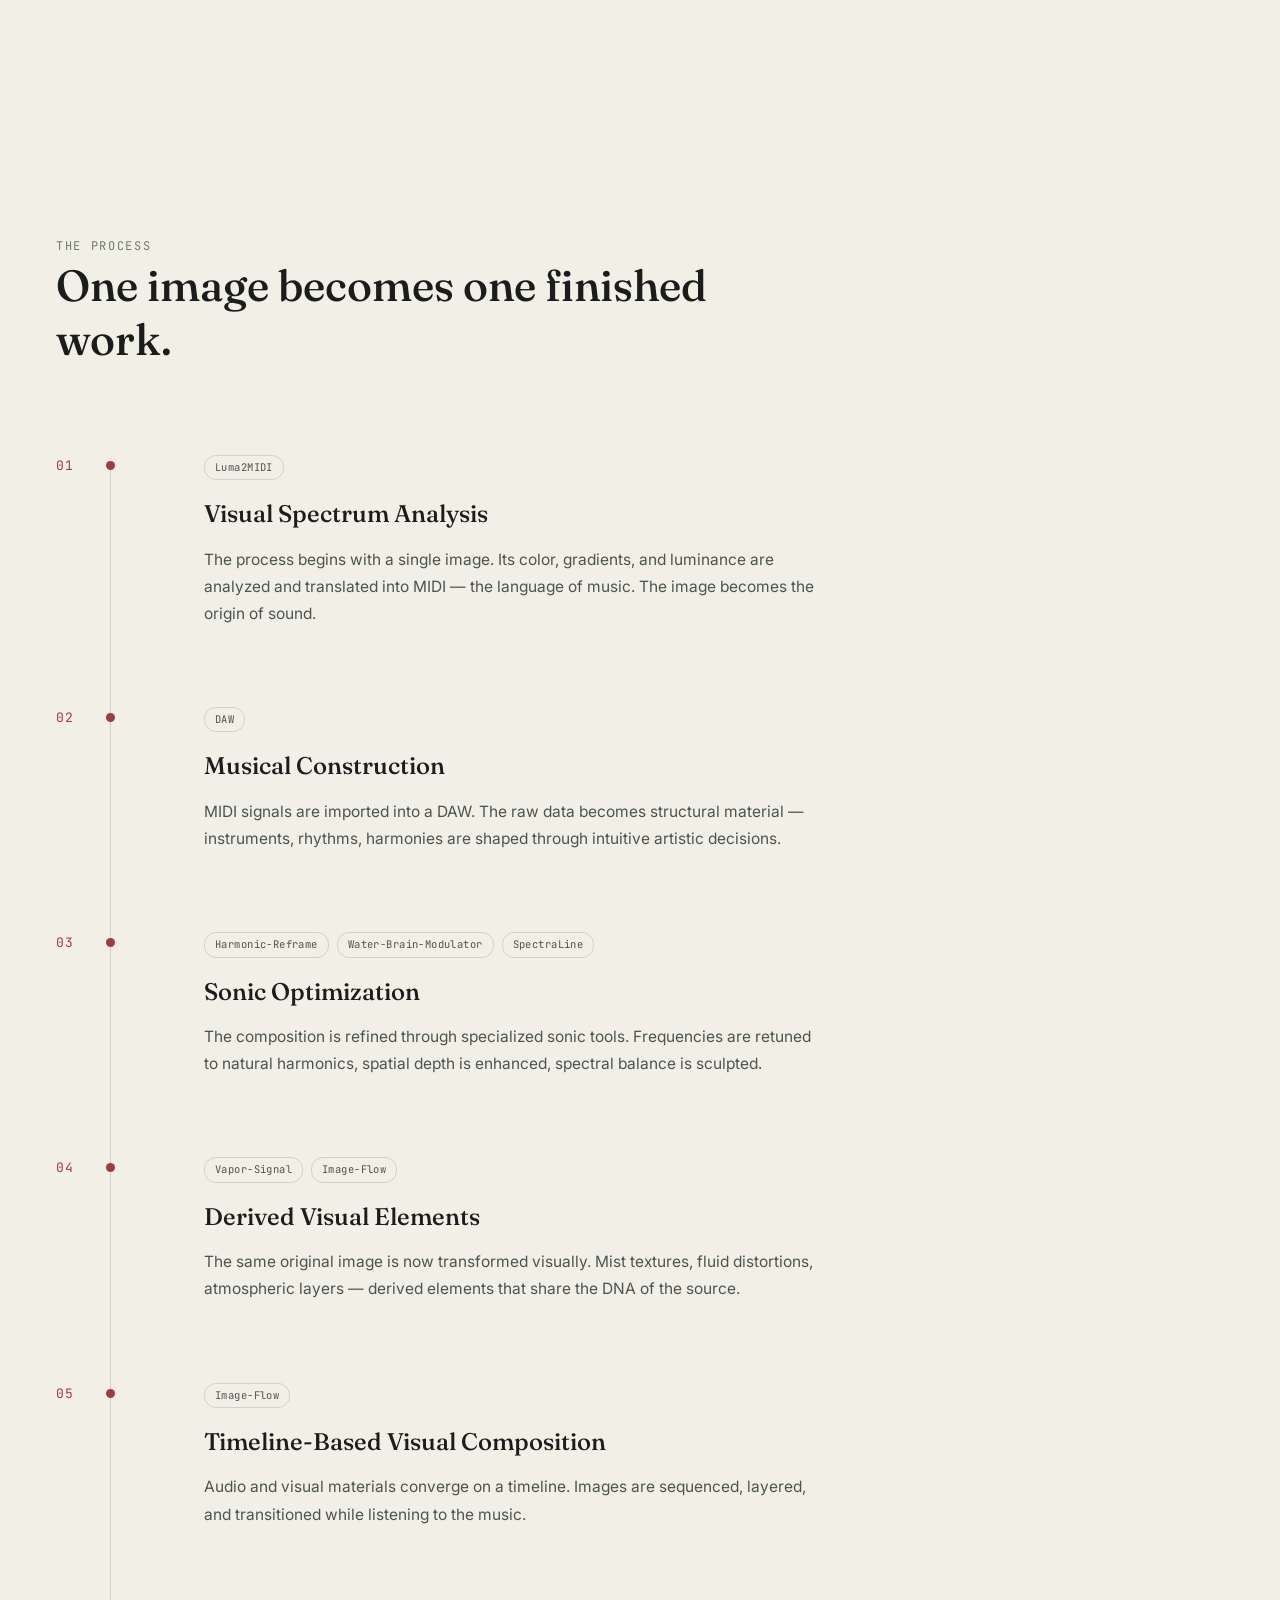
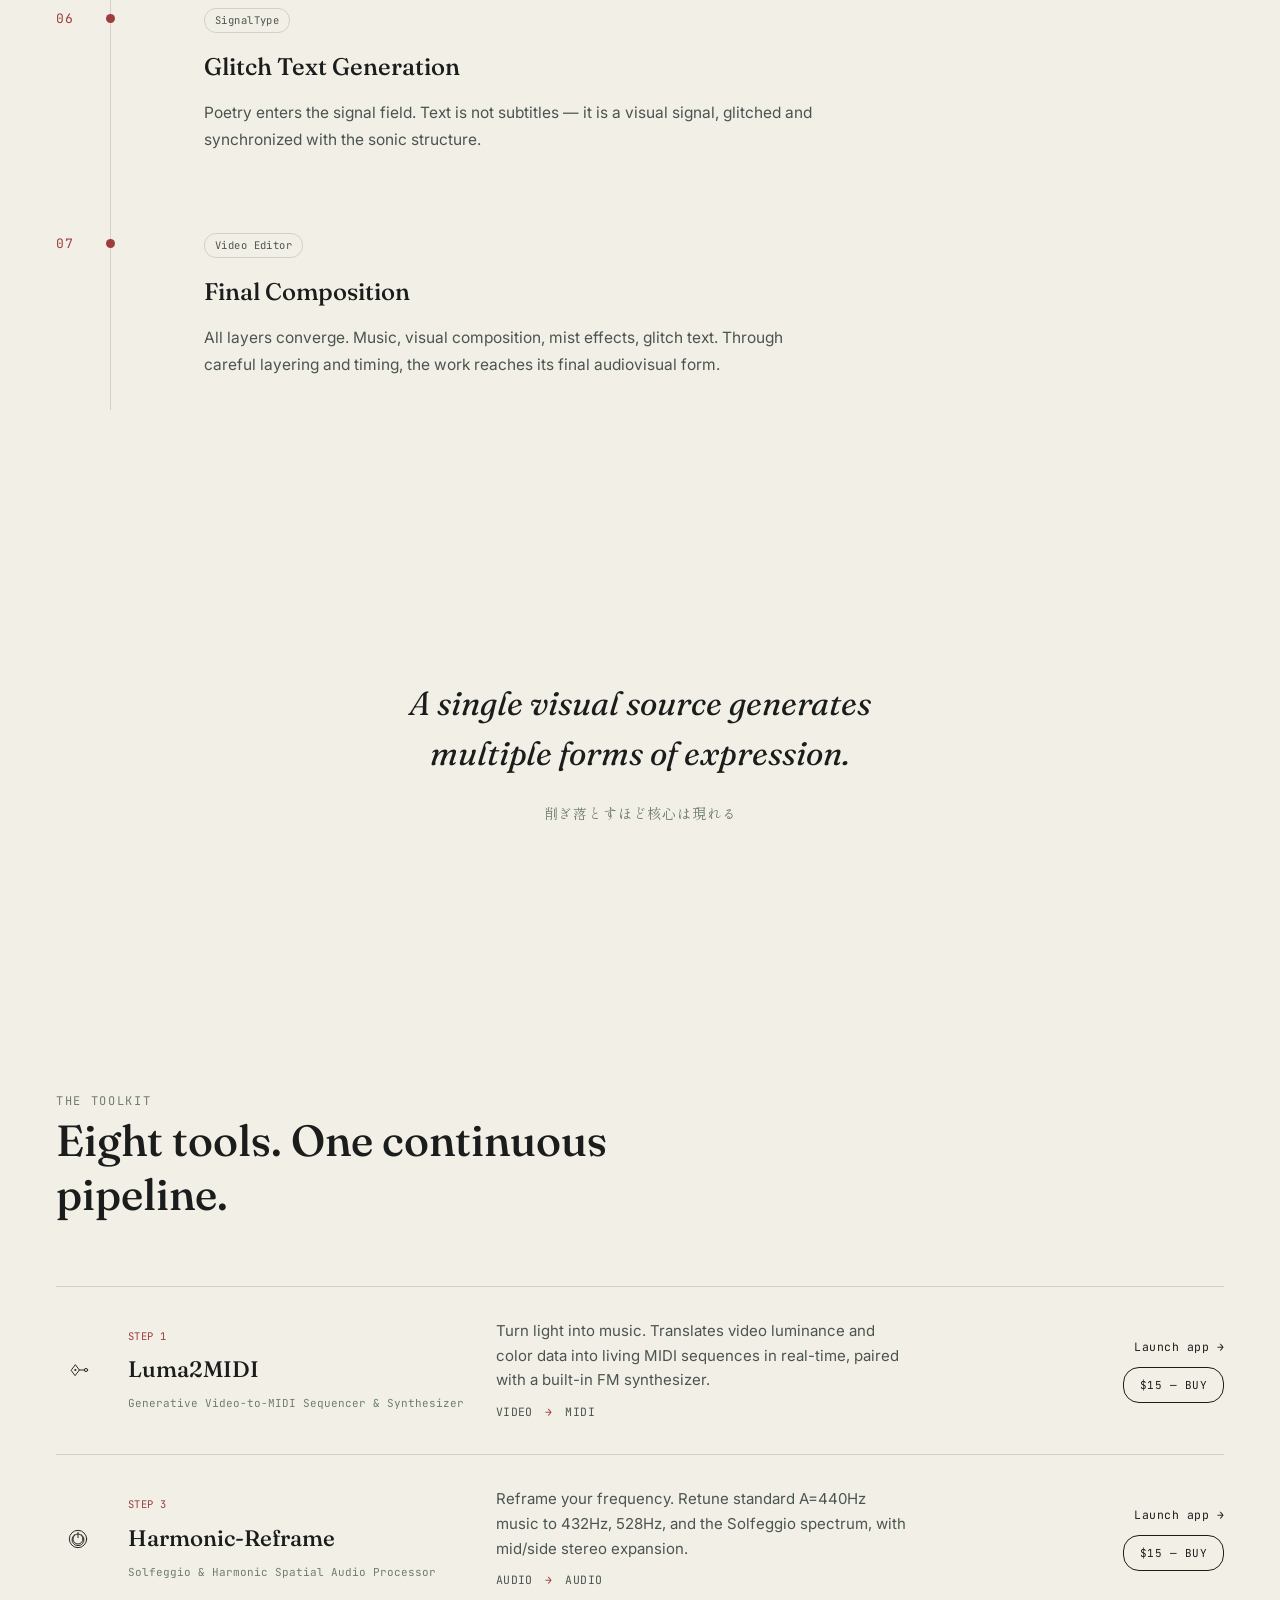
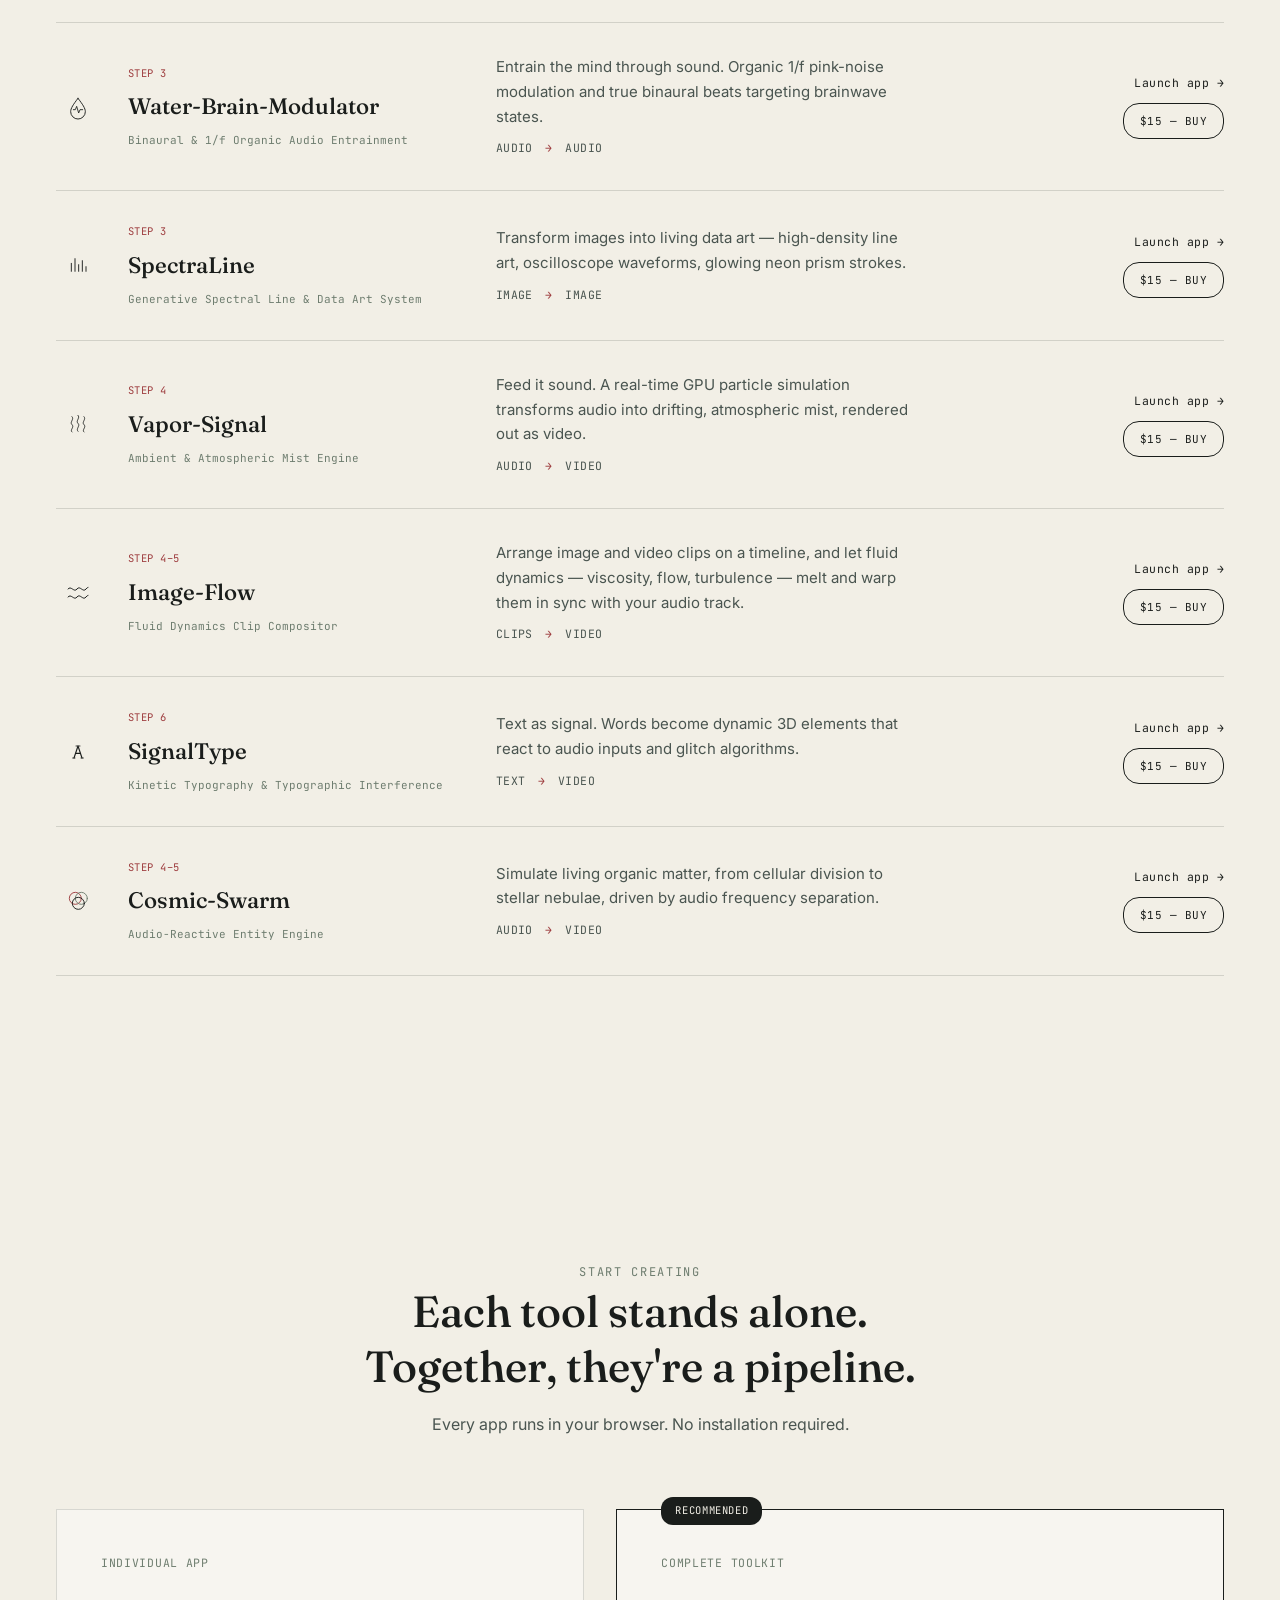
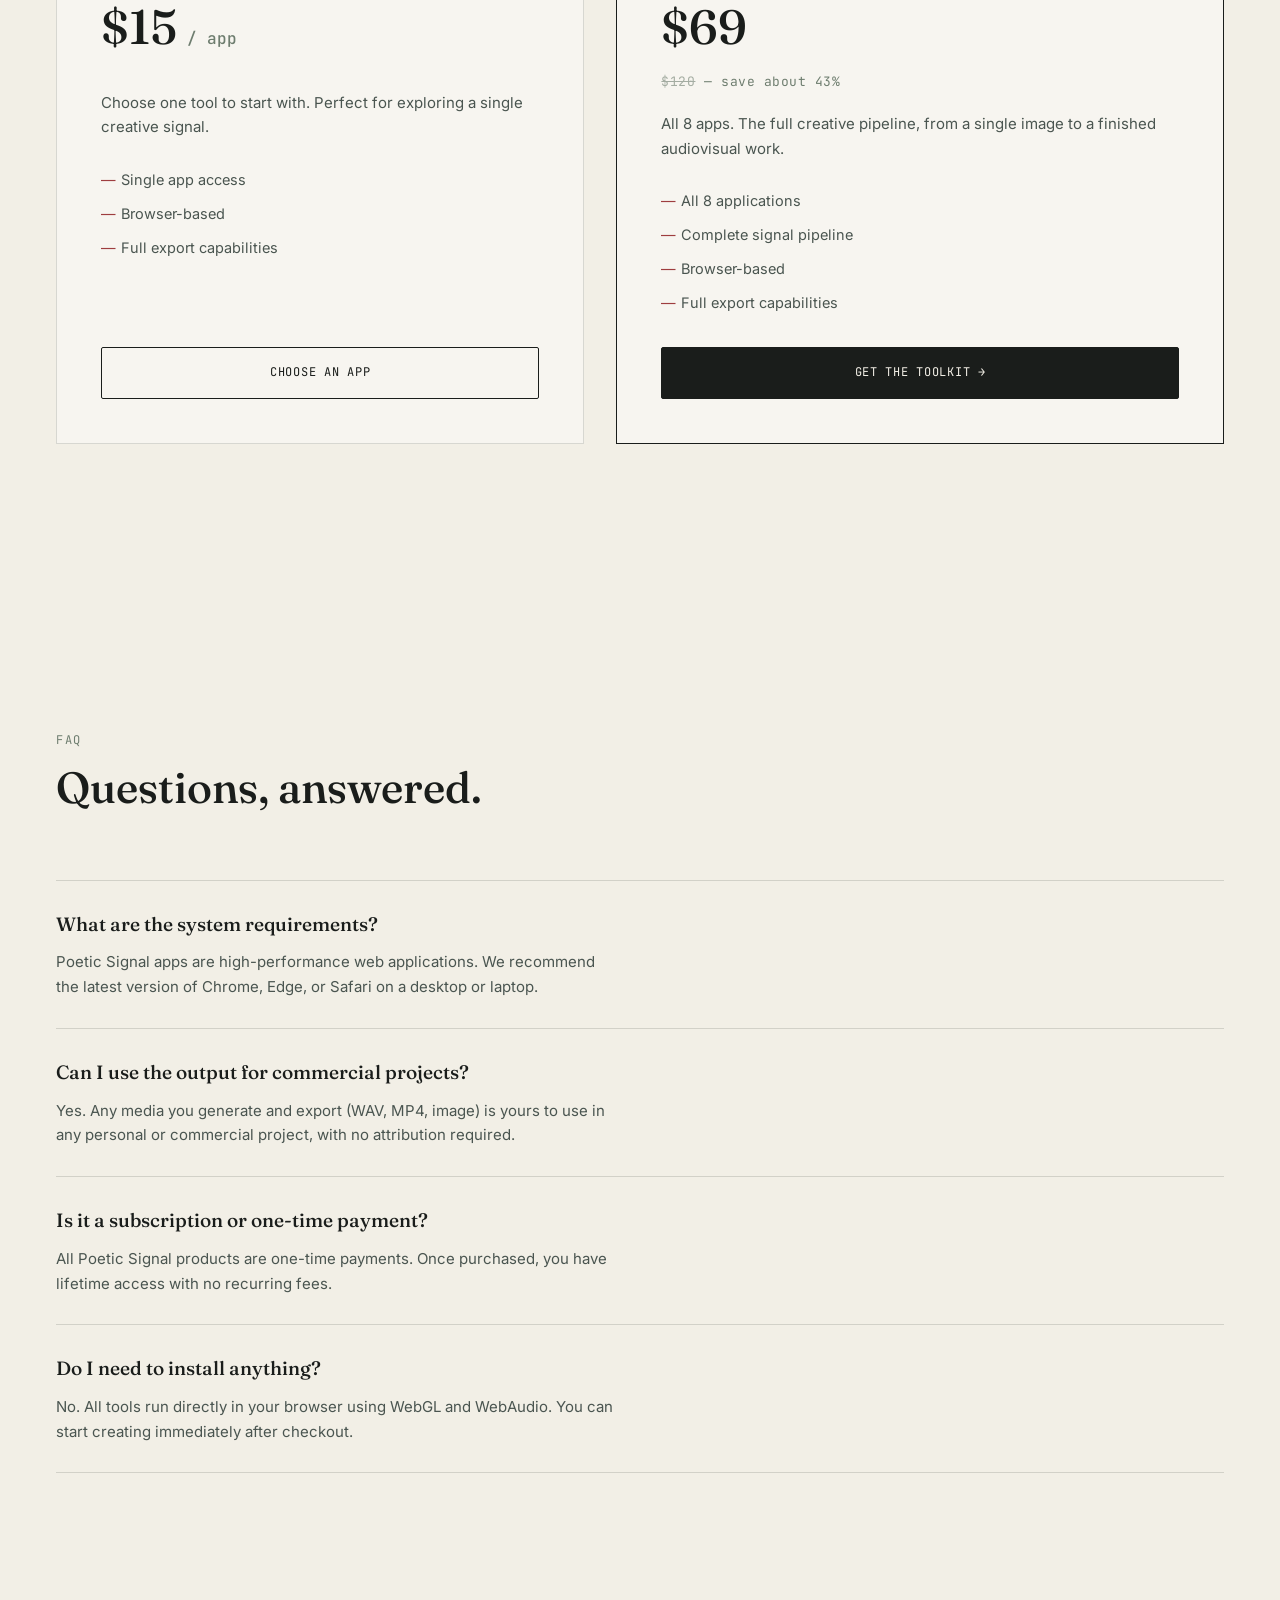
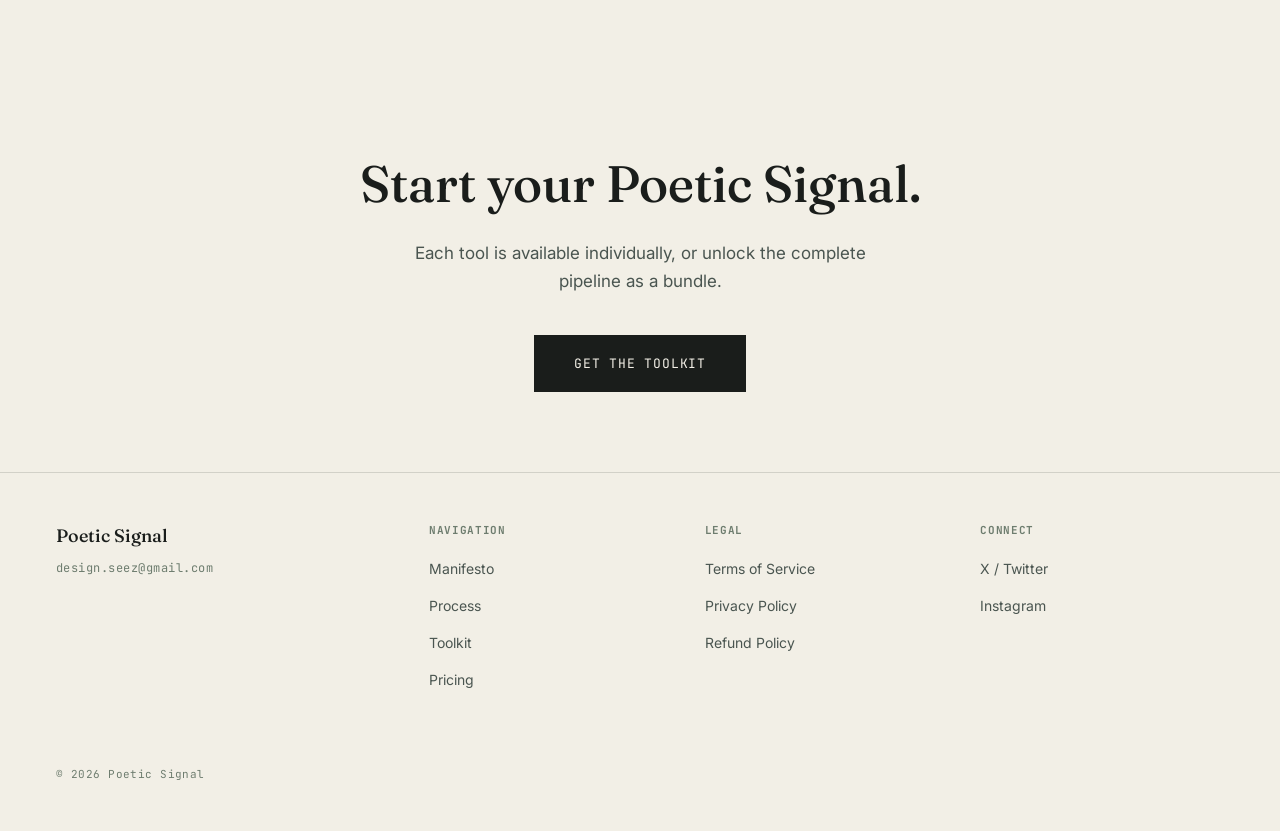
==== commit cb02ea35: "Portal: align bundle list price and discount with the 8 x $15 total Co-Authored-By: Claude Opus 5.5 " ====
--- a/index.html
+++ b/index.html
@@ -778,7 +778,7 @@
       <div class="price-name mono" data-lang="en">Complete toolkit</div>
       <div class="price-name mono" data-lang="jp" lang-jp>コンプリート・ツールキット</div>
       <div class="price-num display">$69</div>
-      <div class="price-was mono"><del>$105</del> <span data-lang="en">— save over 50%</span><span data-lang="jp" lang-jp>— 50%以上お得</span></div>
+      <div class="price-was mono"><del>$120</del> <span data-lang="en">— save about 43%</span><span data-lang="jp" lang-jp>— 約43%お得</span></div>
       <p class="price-desc" data-lang="en">All 8 apps. The full creative pipeline, from a single image to a finished audiovisual work.</p>
       <p class="price-desc body-jp" data-lang="jp" lang-jp>8つのツールすべて。ひとつの画像から完成作品までの全工程を。</p>
       <ul class="price-features">
